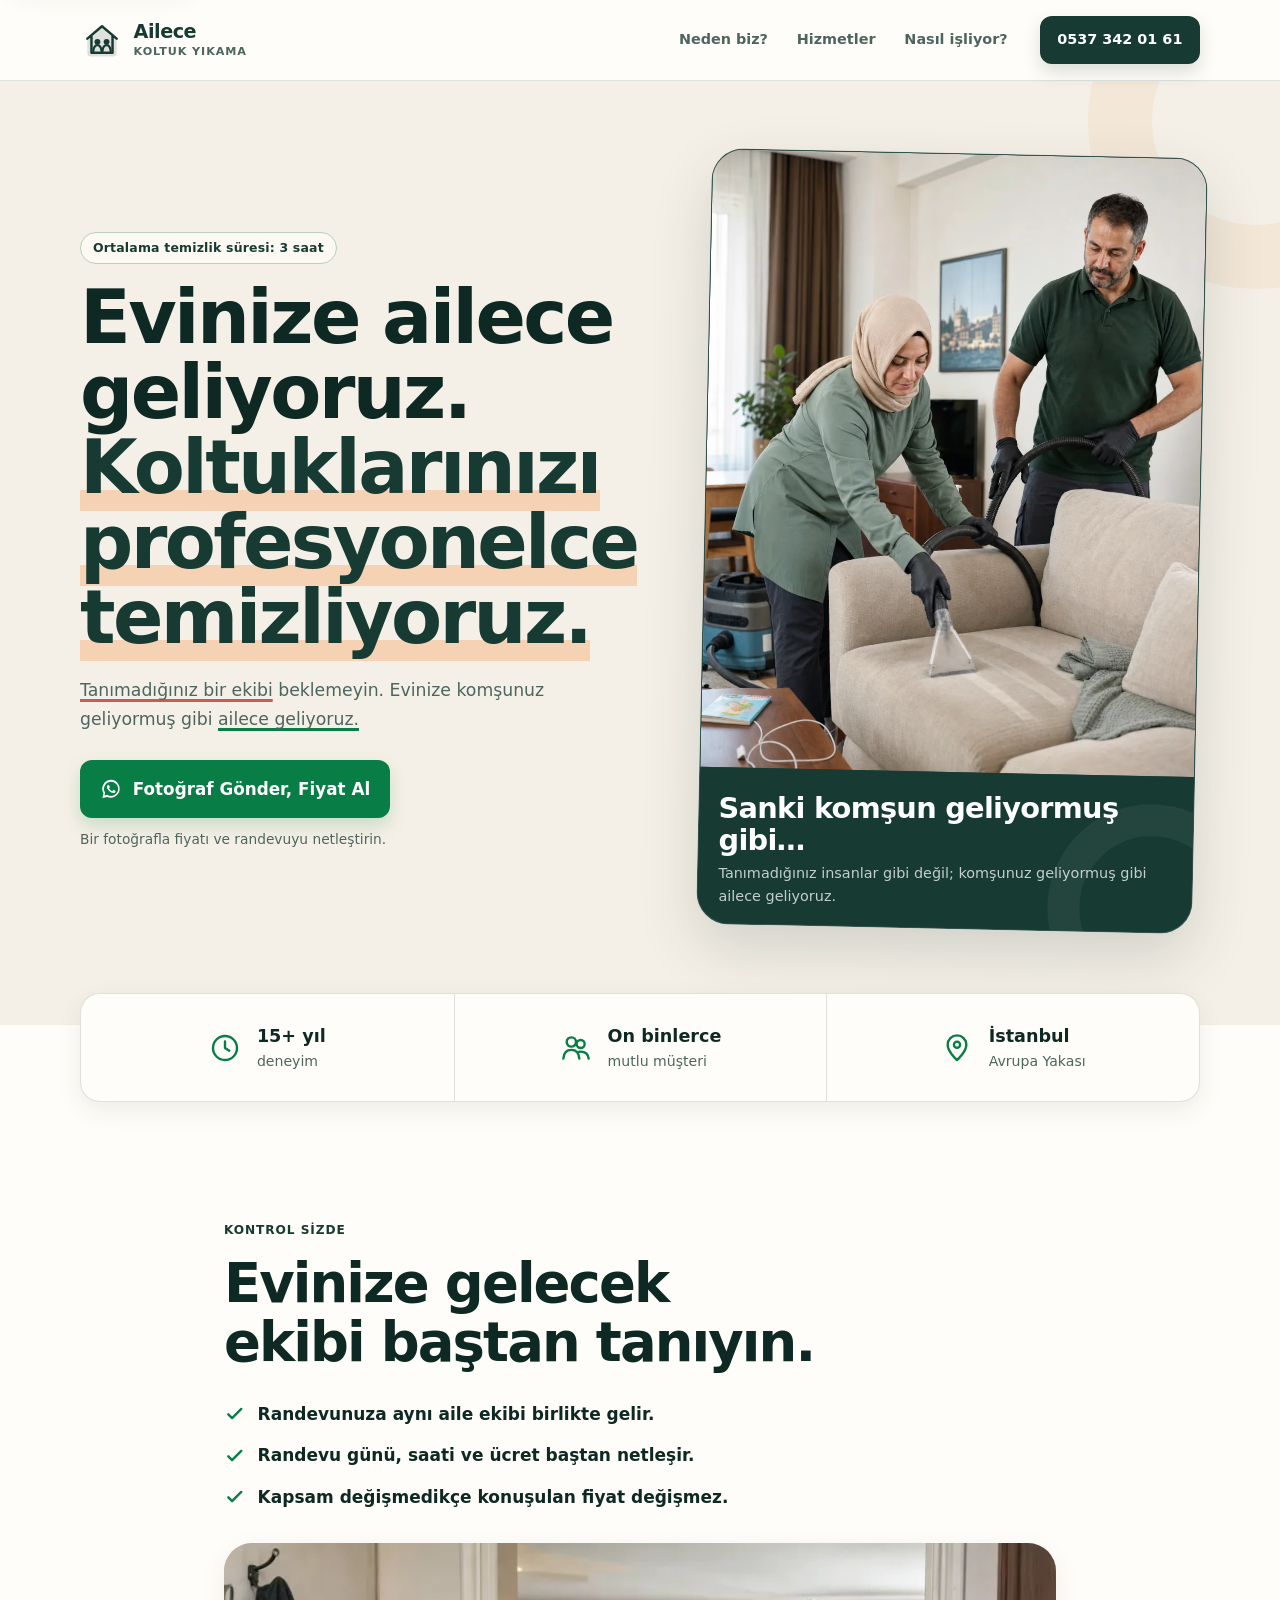
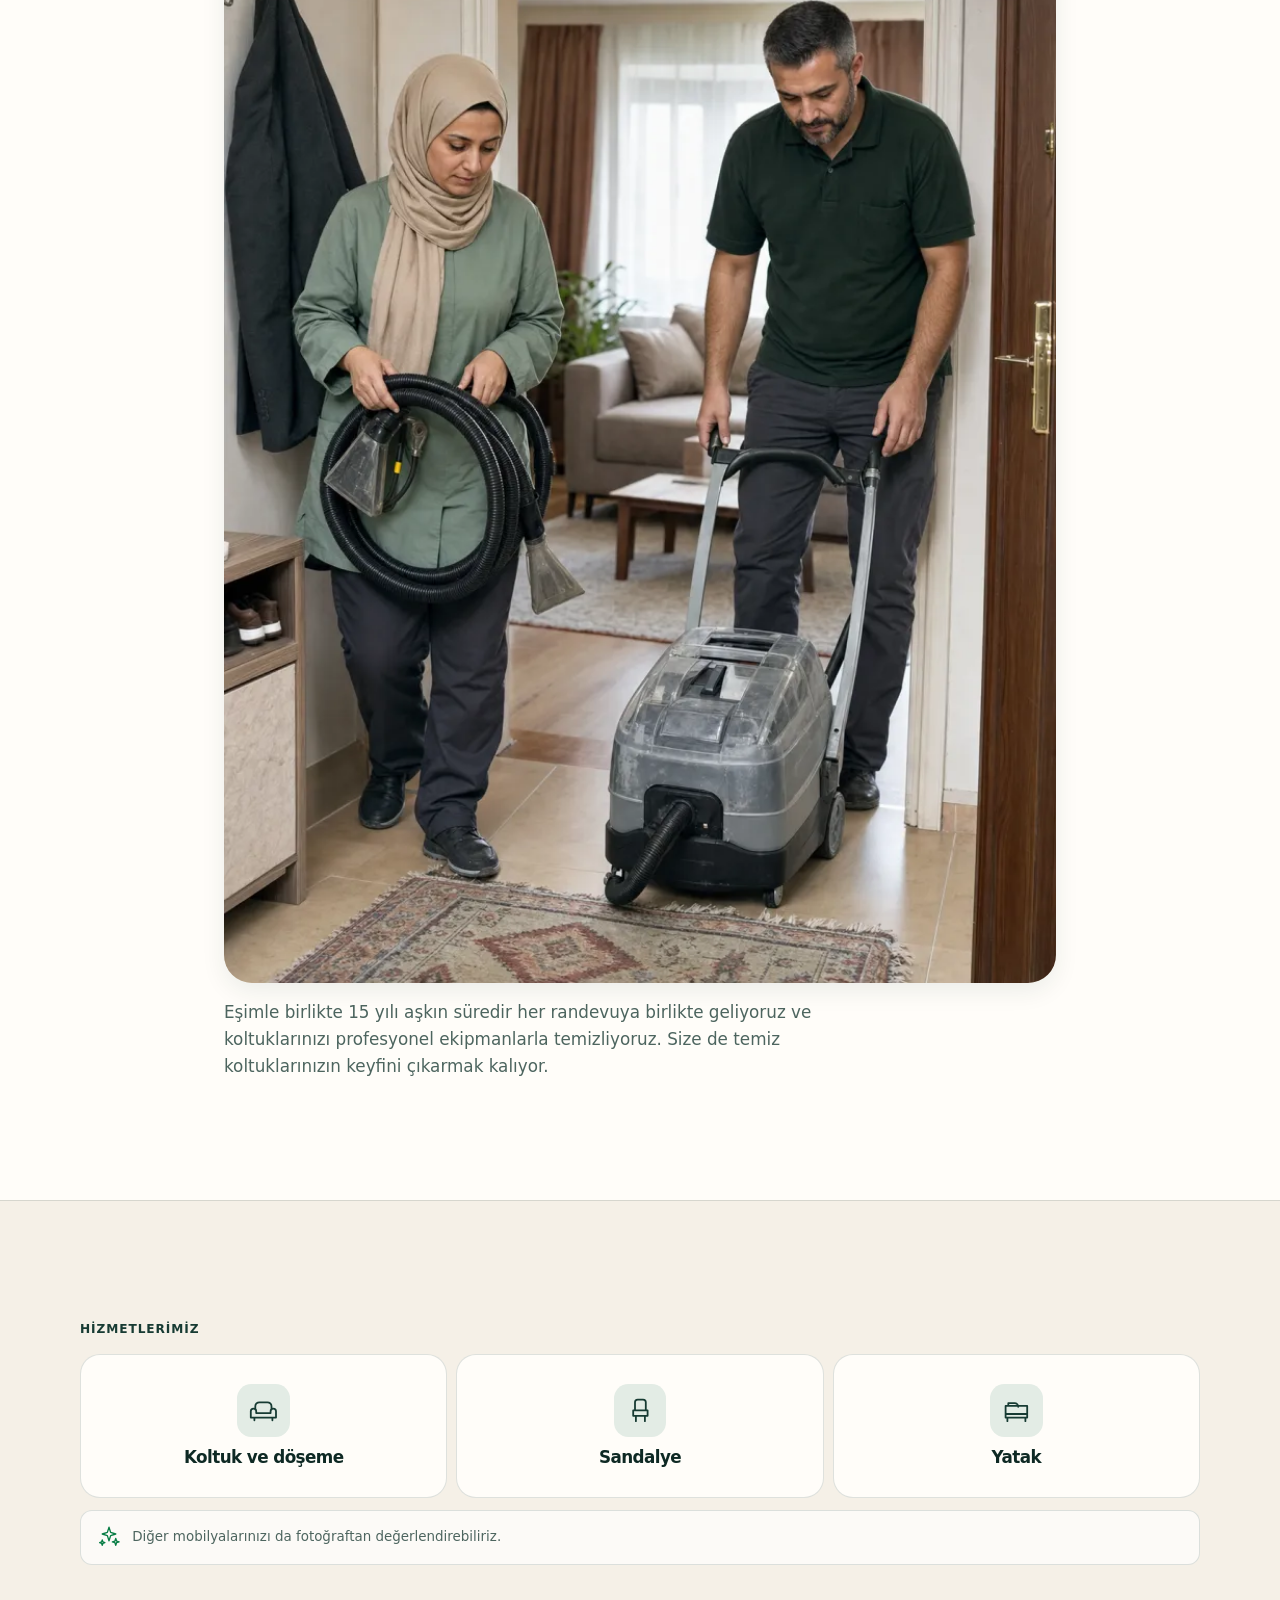
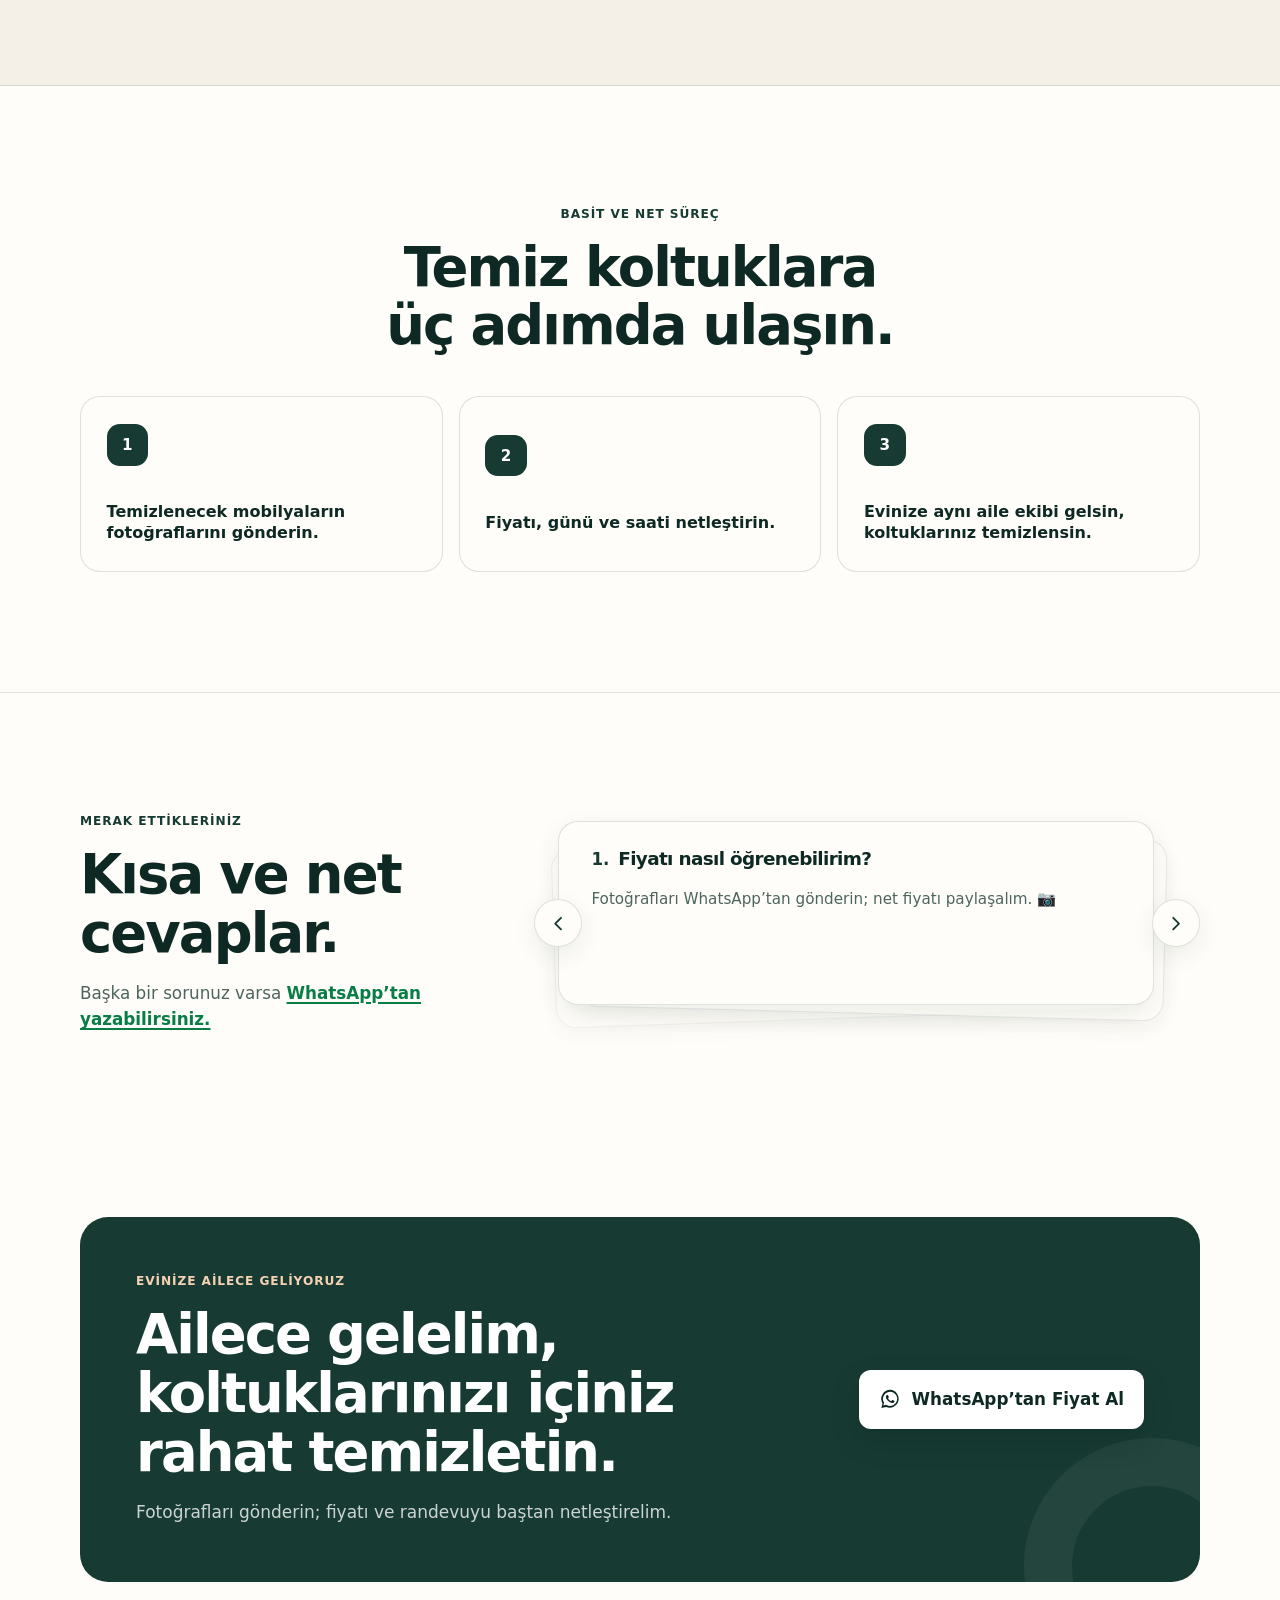
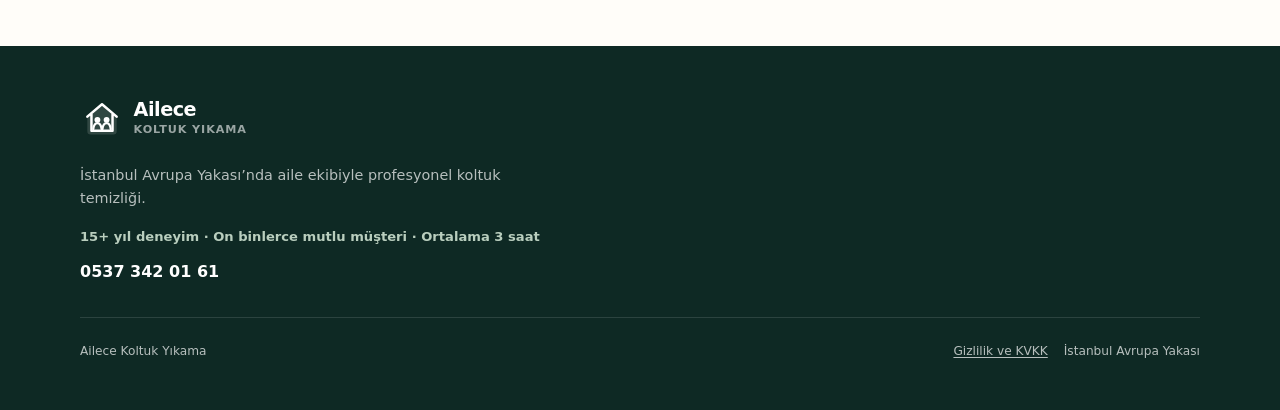
==== index.html @ ed270a8f "Build production landing page" ====
<!doctype html>
<html lang="tr">
  <head>
    <meta charset="utf-8">
    <meta name="viewport" content="width=device-width, initial-scale=1, viewport-fit=cover">

    <title>İstanbul Avrupa Yakası Koltuk Yıkama | Ailece</title>
    <meta
      name="description"
      content="İstanbul Avrupa Yakası’nda 15 yılı aşkın deneyime sahip aile ekibiyle profesyonel koltuk yıkama. Fotoğraf gönderin, WhatsApp’tan fiyat alın."
    >
    <meta name="robots" content="index, follow, max-image-preview:large">
    <meta name="theme-color" content="#173b33">
    <link rel="canonical" href="https://ailecekoltuktemizleme.com/">
    <link rel="icon" href="favicon.svg" type="image/svg+xml">
    <link rel="preload" href="assets/images/ailece-koltuk-yikama-hero.webp" as="image" type="image/webp">

    <meta property="og:locale" content="tr_TR">
    <meta property="og:type" content="website">
    <meta property="og:site_name" content="Ailece Koltuk Yıkama">
    <meta property="og:title" content="Evinize Ailece Geliyoruz | Ailece Koltuk Yıkama">
    <meta
      property="og:description"
      content="İstanbul Avrupa Yakası’nda aynı aile ekibiyle profesyonel koltuk temizliği. Fotoğrafları WhatsApp’tan gönderin, fiyatınızı öğrenin."
    >
    <meta property="og:url" content="https://ailecekoltuktemizleme.com/">
    <meta property="og:image" content="https://ailecekoltuktemizleme.com/assets/images/ailece-koltuk-yikama-hero.webp">
    <meta property="og:image:width" content="960">
    <meta property="og:image:height" content="1200">
    <meta property="og:image:alt" content="Bir evde koltuğu birlikte temizleyen aile ekibi">
    <meta name="twitter:card" content="summary_large_image">
    <meta name="twitter:title" content="Evinize Ailece Geliyoruz | Ailece Koltuk Yıkama">
    <meta
      name="twitter:description"
      content="Koltuklarınızı profesyonelce temizliyor, her randevuya aynı aile ekibiyle geliyoruz."
    >

    <link rel="stylesheet" href="styles.css">
    <script src="analytics-config.js"></script>
    <script>
      window.dataLayer = window.dataLayer || [];
      window.gtag = window.gtag || function () { window.dataLayer.push(arguments); };
      window.gtag("consent", "default", {
        ad_storage: "denied",
        ad_user_data: "denied",
        ad_personalization: "denied",
        analytics_storage: "denied",
        wait_for_update: 500
      });
    </script>
    <script src="script.js" defer></script>

    <!-- TODO: Add the verified Google Tag Manager or GA4 ID in analytics-config.js. -->
    <!-- TODO: Add the Google Search Console verification record after the property is created. -->
    <script type="application/ld+json">
      {
        "@context": "https://schema.org",
        "@type": "LocalBusiness",
        "name": "Ailece Koltuk Yıkama",
        "url": "https://ailecekoltuktemizleme.com/",
        "telephone": "+905373420161",
        "description": "İstanbul Avrupa Yakası'nda aile ekibiyle profesyonel koltuk ve döşeme temizliği hizmeti.",
        "areaServed": [
          {
            "@type": "AdministrativeArea",
            "name": "İstanbul Avrupa Yakası"
          },
          {
            "@type": "AdministrativeArea",
            "name": "Bahçelievler"
          },
          {
            "@type": "AdministrativeArea",
            "name": "Fatih"
          }
        ],
        "serviceType": [
          "Koltuk ve döşeme temizliği",
          "Sandalye temizliği",
          "Yatak temizliği"
        ]
      }
    </script>
  </head>
  <body>
    <a class="skip-link" href="#ana-icerik">Ana içeriğe geç</a>

    <header class="site-header">
      <div class="container header-inner">
        <a class="brand" href="#ana-icerik" aria-label="Ailece Koltuk Yıkama ana sayfa">
          <svg class="brand-mark" viewBox="0 0 48 48" aria-hidden="true">
            <path d="M8 22.5 24 9l16 13.5v16A3.5 3.5 0 0 1 36.5 42h-25A3.5 3.5 0 0 1 8 38.5v-16Z" fill="currentColor" opacity=".14"/>
            <path d="m8 22.5 16-13.5 16 13.5M12.5 20v18h23V20" fill="none" stroke="currentColor" stroke-width="2.7" stroke-linecap="round" stroke-linejoin="round"/>
            <circle cx="19" cy="26" r="3.2" fill="currentColor"/>
            <circle cx="29" cy="26" r="3.2" fill="currentColor"/>
            <path d="M14.5 36c.5-4.3 2-6.4 4.5-6.4s4 2.1 4.5 6.4m1 0c.5-4.3 2-6.4 4.5-6.4s4 2.1 4.5 6.4" fill="none" stroke="currentColor" stroke-width="2.4" stroke-linecap="round"/>
          </svg>
          <span class="brand-copy">
            <strong>Ailece</strong>
            <span>Koltuk Yıkama</span>
          </span>
        </a>

        <nav class="desktop-nav" aria-label="Ana menü">
          <a href="#neden-biz">Neden biz?</a>
          <a href="#hizmetler">Hizmetler</a>
          <a href="#nasil-isliyor">Nasıl işliyor?</a>
        </nav>

        <a
          class="button button--compact button--phone"
          href="tel:+905373420161"
          aria-label="0537 342 01 61 numarasını ara"
          data-phone-cta
          data-cta-placement="header"
        >
          <span>0537 342 01 61</span>
        </a>
      </div>
    </header>

    <main id="ana-icerik">
      <section class="hero" aria-labelledby="hero-title">
        <div class="container hero-grid">
          <div class="hero-copy">
            <p class="hero-eyebrow">Ortalama temizlik süresi: 3 saat</p>
            <h1 id="hero-title">
              Evinize ailece geliyoruz. <span>Koltuklarınızı profesyonelce temizliyoruz.</span>
            </h1>

            <p class="hero-lede">
              <span class="message-underline message-underline--problem">Tanımadığınız bir ekibi</span> beklemeyin. Evinize komşunuz geliyormuş gibi <span class="message-underline message-underline--solution">ailece geliyoruz.</span>
            </p>

            <div class="hero-action">
              <a
                class="button button--primary button--large"
                href="https://wa.me/905373420161?text=Merhaba%2C%20koltuklar%C4%B1m%C4%B1%20y%C4%B1katmak%20istiyorum.%20Foto%C4%9Fraflar%C4%B1%20g%C3%B6nderip%20fiyat%20alabilir%20miyim%3F"
                target="_blank"
                rel="noopener noreferrer"
                data-whatsapp-cta
                data-cta-placement="hero"
              >
                <svg viewBox="0 0 24 24" aria-hidden="true">
                  <path d="M12 2a9.6 9.6 0 0 0-8.25 14.5L2.5 21.5l5.12-1.2A9.57 9.57 0 1 0 12 2Zm0 17.25a7.6 7.6 0 0 1-3.88-1.06l-.37-.22-3.02.71.75-2.94-.24-.38A7.6 7.6 0 1 1 12 19.25Zm4.18-5.68c-.23-.11-1.36-.67-1.57-.75-.21-.07-.36-.11-.52.12-.15.22-.59.74-.73.89-.13.15-.27.17-.5.06-.22-.12-.95-.35-1.81-1.12a6.77 6.77 0 0 1-1.25-1.55c-.13-.23-.01-.35.1-.46.1-.1.23-.27.34-.4.11-.13.15-.23.23-.38.07-.15.03-.28-.02-.4-.06-.11-.52-1.24-.71-1.7-.18-.45-.38-.39-.52-.4h-.44c-.15 0-.4.06-.61.29-.21.22-.8.78-.8 1.9s.82 2.21.93 2.36c.11.15 1.6 2.44 3.87 3.42.54.23.96.37 1.29.48.54.17 1.03.15 1.42.09.43-.07 1.36-.56 1.55-1.09.19-.54.19-1 .13-1.09-.05-.1-.2-.15-.43-.26Z" fill="currentColor"/>
                </svg>
                Fotoğraf Gönder, Fiyat Al
              </a>
              <p>Bir fotoğrafla fiyatı ve randevuyu netleştirin.</p>
            </div>
          </div>

          <div class="hero-card">
            <div class="photo-wrap hero-photo">
              <img
                src="assets/images/ailece-koltuk-yikama-hero.webp"
                width="960"
                height="1200"
                alt="Bir evde koltuğu birlikte temizleyen aile ekibi"
                fetchpriority="high"
                decoding="async"
              >
            </div>

            <div class="hero-card__copy">
              <strong>Sanki komşun geliyormuş gibi…</strong>
              <span>Tanımadığınız insanlar gibi değil; komşunuz geliyormuş gibi ailece geliyoruz.</span>
            </div>
          </div>
        </div>
      </section>

      <section class="trust-strip" aria-labelledby="guven-basligi">
        <div class="container">
          <h2 class="sr-only" id="guven-basligi">Bize neden güvenebilirsiniz?</h2>
          <div class="trust-grid">
            <div class="trust-item">
              <svg viewBox="0 0 24 24" aria-hidden="true">
                <path d="M12 21a9 9 0 1 0 0-18 9 9 0 0 0 0 18Z" fill="none" stroke="currentColor" stroke-width="1.8"/>
                <path d="M12 7v5l3.2 2" fill="none" stroke="currentColor" stroke-width="1.8" stroke-linecap="round" stroke-linejoin="round"/>
              </svg>
              <p><strong>15+ yıl</strong><span>deneyim</span></p>
            </div>
            <div class="trust-item">
              <svg viewBox="0 0 24 24" aria-hidden="true">
                <path d="M8.5 11a3.5 3.5 0 1 0 0-7 3.5 3.5 0 0 0 0 7Zm7 1a3 3 0 1 0 0-6 3 3 0 0 0 0 6ZM2.5 20c.3-4.4 2.3-6.6 6-6.6s5.7 2.2 6 6.6m0-5.2c.4-.1.7-.1 1.1-.1 3.5 0 5.5 1.8 5.9 5.3" fill="none" stroke="currentColor" stroke-width="1.8" stroke-linecap="round"/>
              </svg>
              <p><strong>On binlerce</strong><span>mutlu müşteri</span></p>
            </div>
            <div class="trust-item">
              <svg viewBox="0 0 24 24" aria-hidden="true">
                <path d="M12 21s7-6.2 7-11.5a7 7 0 1 0-14 0C5 14.8 12 21 12 21Z" fill="none" stroke="currentColor" stroke-width="1.8" stroke-linecap="round" stroke-linejoin="round"/>
                <circle cx="12" cy="9.5" r="2.3" fill="none" stroke="currentColor" stroke-width="1.8"/>
              </svg>
              <p><strong>İstanbul</strong><span>Avrupa Yakası</span></p>
            </div>
          </div>
        </div>
      </section>

      <section class="family-section section" id="neden-biz" aria-labelledby="aile-basligi">
        <div class="container family-grid">
          <div class="family-copy">
            <p class="section-kicker">Kontrol sizde</p>
            <h2 id="aile-basligi">Evinize gelecek ekibi baştan tanıyın.</h2>

            <ul class="check-list" role="list">
              <li>
                <svg viewBox="0 0 20 20" aria-hidden="true"><path d="m4 10.5 3.5 3.5L16 5.5" fill="none" stroke="currentColor" stroke-width="2.2" stroke-linecap="round" stroke-linejoin="round"/></svg>
                Randevunuza aynı aile ekibi birlikte gelir.
              </li>
              <li>
                <svg viewBox="0 0 20 20" aria-hidden="true"><path d="m4 10.5 3.5 3.5L16 5.5" fill="none" stroke="currentColor" stroke-width="2.2" stroke-linecap="round" stroke-linejoin="round"/></svg>
                Randevu günü, saati ve ücret baştan netleşir.
              </li>
              <li>
                <svg viewBox="0 0 20 20" aria-hidden="true"><path d="m4 10.5 3.5 3.5L16 5.5" fill="none" stroke="currentColor" stroke-width="2.2" stroke-linecap="round" stroke-linejoin="round"/></svg>
                Kapsam değişmedikçe konuşulan fiyat değişmez.
              </li>
            </ul>

            <div class="photo-wrap family-photo">
              <img
                src="assets/images/ayni-aile-ekibi.webp"
                width="800"
                height="1000"
                alt="Temizlik ekipmanıyla eve birlikte gelen aile ekibi"
                loading="lazy"
                decoding="async"
              >
            </div>

            <p class="section-lede family-summary">
              Eşimle birlikte 15 yılı aşkın süredir her randevuya birlikte geliyoruz ve koltuklarınızı profesyonel ekipmanlarla temizliyoruz. Size de temiz koltuklarınızın keyfini çıkarmak kalıyor.
            </p>
          </div>
        </div>
      </section>

      <section class="services section" id="hizmetler" aria-labelledby="hizmetler-basligi">
        <div class="container">
          <h2 class="section-kicker services-title" id="hizmetler-basligi">Hizmetlerimiz</h2>

          <div class="service-grid">
            <article class="service-card">
              <div class="service-icon">
                <svg viewBox="0 0 32 32" aria-hidden="true">
                  <path d="M7 15v-3.5A4.5 4.5 0 0 1 11.5 7h9a4.5 4.5 0 0 1 4.5 4.5V15M5 14a3 3 0 0 0-3 3v7h28v-7a3 3 0 0 0-6 0v2H8v-2a3 3 0 0 0-3-3Zm1 10v3m20-3v3" fill="none" stroke="currentColor" stroke-width="2" stroke-linecap="round" stroke-linejoin="round"/>
                </svg>
              </div>
              <h3>Koltuk ve döşeme</h3>
            </article>

            <article class="service-card">
              <div class="service-icon">
                <svg viewBox="0 0 32 32" aria-hidden="true">
                  <path d="M10 16V7a3 3 0 0 1 3-3h6a3 3 0 0 1 3 3v9M8 16h16v6H8v-6Zm3 6v6m10-6v6" fill="none" stroke="currentColor" stroke-width="2" stroke-linecap="round" stroke-linejoin="round"/>
                </svg>
              </div>
              <h3>Sandalye</h3>
            </article>

            <article class="service-card">
              <div class="service-icon">
                <svg viewBox="0 0 32 32" aria-hidden="true">
                  <path d="M4 11h24v13H4V11Zm3 0V8h7a4 4 0 0 1 4 4m10 8H4m2 4v4m20-4v4" fill="none" stroke="currentColor" stroke-width="2" stroke-linecap="round" stroke-linejoin="round"/>
                </svg>
              </div>
              <h3>Yatak</h3>
            </article>
          </div>

          <p class="service-note">
            <svg viewBox="0 0 32 32" aria-hidden="true">
              <path d="m16 3 2.2 6.8L25 12l-6.8 2.2L16 21l-2.2-6.8L7 12l6.8-2.2L16 3Zm9 15 1.1 3.4 3.4 1.1-3.4 1.1L25 27l-1.1-3.4-3.4-1.1 3.4-1.1L25 18ZM7 20l.9 2.6 2.6.9-2.6.9L7 27l-.9-2.6-2.6-.9 2.6-.9L7 20Z" fill="none" stroke="currentColor" stroke-width="1.8" stroke-linejoin="round"/>
            </svg>
            <span>Diğer mobilyalarınızı da fotoğraftan değerlendirebiliriz.</span>
          </p>
        </div>
      </section>

      <section class="process section" id="nasil-isliyor" aria-labelledby="surec-basligi">
        <div class="container">
          <div class="section-heading section-heading--center">
            <p class="section-kicker">Basit ve net süreç</p>
            <h2 id="surec-basligi">Temiz koltuklara üç adımda ulaşın.</h2>
          </div>

          <ol class="process-list">
            <li>
              <span class="step-number">1</span>
              <p>Temizlenecek mobilyaların fotoğraflarını gönderin.</p>
            </li>
            <li>
              <span class="step-number">2</span>
              <p>Fiyatı, günü ve saati netleştirin.</p>
            </li>
            <li>
              <span class="step-number">3</span>
              <p>Evinize aynı aile ekibi gelsin, koltuklarınız temizlensin.</p>
            </li>
          </ol>
        </div>
      </section>

      <section class="faq section" aria-labelledby="sss-basligi">
        <div class="container faq-shell">
          <div class="faq-intro">
            <p class="section-kicker">Merak ettikleriniz</p>
            <h2 id="sss-basligi">Kısa ve net cevaplar.</h2>
            <p>
              Başka bir sorunuz varsa
              <a
                class="inline-whatsapp-link"
                href="https://wa.me/905373420161?text=Merhaba%2C%20koltuklar%C4%B1m%C4%B1%20y%C4%B1katmak%20istiyorum.%20Foto%C4%9Fraflar%C4%B1%20g%C3%B6nderip%20fiyat%20alabilir%20miyim%3F"
                target="_blank"
                rel="noopener noreferrer"
                data-whatsapp-cta
                data-cta-placement="faq_intro"
              >WhatsApp’tan yazabilirsiniz.</a>
            </p>
          </div>

          <div class="faq-carousel" data-faq-carousel>
            <div class="faq-stage" data-faq-stage>
              <article class="faq-card">
                <div class="faq-card__heading"><span>1.</span><h3>Fiyatı nasıl öğrenebilirim?</h3></div>
                <p>Fotoğrafları WhatsApp’tan gönderin; net fiyatı paylaşalım. 📷</p>
              </article>
              <article class="faq-card">
                <div class="faq-card__heading"><span>2.</span><h3>Koltuklarımı temizlemeye kim gelecek?</h3></div>
                <p>Her randevuya eşimle birlikte, aynı aile ekibi olarak geliyoruz.</p>
              </article>
              <article class="faq-card">
                <div class="faq-card__heading"><span>3.</span><h3>Neleri temizliyorsunuz?</h3></div>
                <p>Koltuk, kumaş sandalye, yatak ve uygun kumaş yüzeyleri.</p>
              </article>
              <article class="faq-card">
                <div class="faq-card__heading"><span>4.</span><h3>Fiyat sonradan değişir mi?</h3></div>
                <p>Kapsam değişmedikçe konuştuğumuz fiyat değişmez.</p>
              </article>
              <article class="faq-card">
                <div class="faq-card__heading"><span>5.</span><h3>Koltuklar ne zaman kurur?</h3></div>
                <p>Kumaşa, mevsime ve havalandırmaya göre değişir; işlem sırasında bilgi veririz.</p>
              </article>
              <article class="faq-card">
                <div class="faq-card__heading"><span>6.</span><h3>Temizlik öncesi ne yapmalıyım?</h3></div>
                <p>Koltukların üzerindeki küçük eşyaları kaldırmanız yeterli. 👍</p>
              </article>
              <article class="faq-card">
                <div class="faq-card__heading"><span>7.</span><h3>Her leke çıkar mı?</h3></div>
                <p>Sonuç lekenin türüne ve ne kadar beklediğine bağlıdır; önce fotoğraftan bakalım.</p>
              </article>
              <article class="faq-card">
                <div class="faq-card__heading"><span>8.</span><h3>Nerelere hizmet veriyorsunuz?</h3></div>
                <p>İstanbul Avrupa Yakası’nda hizmet veriyoruz.</p>
              </article>
            </div>

            <div class="faq-controls" aria-label="Sık sorulan sorular arasında gezinme">
              <button type="button" data-faq-prev aria-label="Önceki soru">
                <svg viewBox="0 0 20 20" aria-hidden="true"><path d="m12.5 4-6 6 6 6" fill="none" stroke="currentColor" stroke-width="2" stroke-linecap="round" stroke-linejoin="round"/></svg>
              </button>
              <span class="sr-only" aria-live="polite" data-faq-live></span>
              <button type="button" data-faq-next aria-label="Sonraki soru">
                <svg viewBox="0 0 20 20" aria-hidden="true"><path d="m7.5 4 6 6-6 6" fill="none" stroke="currentColor" stroke-width="2" stroke-linecap="round" stroke-linejoin="round"/></svg>
              </button>
            </div>
          </div>
        </div>
      </section>

      <section class="final-cta section" aria-labelledby="son-cta-basligi">
        <div class="container final-cta__inner">
          <div>
            <p class="section-kicker">Evinize ailece geliyoruz</p>
            <h2 id="son-cta-basligi">Ailece gelelim, koltuklarınızı içiniz rahat temizletin.</h2>
            <p>Fotoğrafları gönderin; fiyatı ve randevuyu baştan netleştirelim.</p>
          </div>
          <a
            class="button button--light button--large"
            href="https://wa.me/905373420161?text=Merhaba%2C%20koltuklar%C4%B1m%C4%B1%20y%C4%B1katmak%20istiyorum.%20Foto%C4%9Fraflar%C4%B1%20g%C3%B6nderip%20fiyat%20alabilir%20miyim%3F"
            target="_blank"
            rel="noopener noreferrer"
            data-whatsapp-cta
            data-cta-placement="final_cta"
          >
            <svg viewBox="0 0 24 24" aria-hidden="true">
              <path d="M12 2a9.6 9.6 0 0 0-8.25 14.5L2.5 21.5l5.12-1.2A9.57 9.57 0 1 0 12 2Zm0 17.25a7.6 7.6 0 0 1-3.88-1.06l-.37-.22-3.02.71.75-2.94-.24-.38A7.6 7.6 0 1 1 12 19.25Zm4.18-5.68c-.23-.11-1.36-.67-1.57-.75-.21-.07-.36-.11-.52.12-.15.22-.59.74-.73.89-.13.15-.27.17-.5.06-.22-.12-.95-.35-1.81-1.12a6.77 6.77 0 0 1-1.25-1.55c-.13-.23-.01-.35.1-.46.1-.1.23-.27.34-.4.11-.13.15-.23.23-.38.07-.15.03-.28-.02-.4-.06-.11-.52-1.24-.71-1.7-.18-.45-.38-.39-.52-.4h-.44c-.15 0-.4.06-.61.29-.21.22-.8.78-.8 1.9s.82 2.21.93 2.36c.11.15 1.6 2.44 3.87 3.42.54.23.96.37 1.29.48.54.17 1.03.15 1.42.09.43-.07 1.36-.56 1.55-1.09.19-.54.19-1 .13-1.09-.05-.1-.2-.15-.43-.26Z" fill="currentColor"/>
            </svg>
            WhatsApp’tan Fiyat Al
          </a>
        </div>
      </section>
    </main>

    <footer class="site-footer">
      <div class="container footer-inner">
        <div>
          <a class="brand brand--footer" href="#ana-icerik" aria-label="Ailece Koltuk Yıkama ana sayfa">
            <svg class="brand-mark" viewBox="0 0 48 48" aria-hidden="true">
              <path d="M8 22.5 24 9l16 13.5v16A3.5 3.5 0 0 1 36.5 42h-25A3.5 3.5 0 0 1 8 38.5v-16Z" fill="currentColor" opacity=".14"/>
              <path d="m8 22.5 16-13.5 16 13.5M12.5 20v18h23V20" fill="none" stroke="currentColor" stroke-width="2.7" stroke-linecap="round" stroke-linejoin="round"/>
              <circle cx="19" cy="26" r="3.2" fill="currentColor"/>
              <circle cx="29" cy="26" r="3.2" fill="currentColor"/>
              <path d="M14.5 36c.5-4.3 2-6.4 4.5-6.4s4 2.1 4.5 6.4m1 0c.5-4.3 2-6.4 4.5-6.4s4 2.1 4.5 6.4" fill="none" stroke="currentColor" stroke-width="2.4" stroke-linecap="round"/>
            </svg>
            <span class="brand-copy">
              <strong>Ailece</strong>
              <span>Koltuk Yıkama</span>
            </span>
          </a>
          <p>İstanbul Avrupa Yakası’nda aile ekibiyle profesyonel koltuk temizliği.</p>
          <p class="footer-facts">15+ yıl deneyim · On binlerce mutlu müşteri · Ortalama 3 saat</p>
          <a class="footer-phone" href="tel:+905373420161" data-phone-cta data-cta-placement="footer">0537 342 01 61</a>
        </div>
      </div>
      <div class="container footer-bottom">
        <span>Ailece Koltuk Yıkama</span>
        <nav class="footer-links" aria-label="Yasal bağlantılar">
          <a href="gizlilik.html">Gizlilik ve KVKK</a>
          <button type="button" data-cookie-settings hidden>Çerez tercihleri</button>
          <span>İstanbul Avrupa Yakası</span>
        </nav>
      </div>
    </footer>

    <div class="mobile-cta is-hidden" aria-hidden="true" inert>
      <a
        aria-label="WhatsApp’tan fotoğraf gönderip fiyat al"
        href="https://wa.me/905373420161?text=Merhaba%2C%20koltuklar%C4%B1m%C4%B1%20y%C4%B1katmak%20istiyorum.%20Foto%C4%9Fraflar%C4%B1%20g%C3%B6nderip%20fiyat%20alabilir%20miyim%3F"
        target="_blank"
        rel="noopener noreferrer"
        data-whatsapp-cta
        data-cta-placement="sticky_mobile"
      >
        <svg viewBox="0 0 24 24" aria-hidden="true">
          <path d="M12 2a9.6 9.6 0 0 0-8.25 14.5L2.5 21.5l5.12-1.2A9.57 9.57 0 1 0 12 2Zm0 17.25a7.6 7.6 0 0 1-3.88-1.06l-.37-.22-3.02.71.75-2.94-.24-.38A7.6 7.6 0 1 1 12 19.25Zm4.18-5.68c-.23-.11-1.36-.67-1.57-.75-.21-.07-.36-.11-.52.12-.15.22-.59.74-.73.89-.13.15-.27.17-.5.06-.22-.12-.95-.35-1.81-1.12a6.77 6.77 0 0 1-1.25-1.55c-.13-.23-.01-.35.1-.46.1-.1.23-.27.34-.4.11-.13.15-.23.23-.38.07-.15.03-.28-.02-.4-.06-.11-.52-1.24-.71-1.7-.18-.45-.38-.39-.52-.4h-.44c-.15 0-.4.06-.61.29-.21.22-.8.78-.8 1.9s.82 2.21.93 2.36c.11.15 1.6 2.44 3.87 3.42.54.23.96.37 1.29.48.54.17 1.03.15 1.42.09.43-.07 1.36-.56 1.55-1.09.19-.54.19-1 .13-1.09-.05-.1-.2-.15-.43-.26Z" fill="currentColor"/>
        </svg>
      </a>
    </div>

    <section class="consent-banner" data-consent-banner aria-label="Çerez tercihleri" hidden>
      <div>
        <strong>Gizlilik tercihiniz</strong>
        <p>Analitik çerezler siteyi nasıl kullandığınızı anlamamıza yardımcı olur. İzin vermeseniz de site normal şekilde çalışır.</p>
      </div>
      <div class="consent-actions">
        <button class="button consent-button consent-button--secondary" type="button" data-consent-reject>Sadece gerekli</button>
        <button class="button consent-button" type="button" data-consent-accept>İzin ver</button>
      </div>
    </section>
  </body>
</html>
---- styles.css ----
:root {
  --ink: #173b33;
  --ink-deep: #0e2924;
  --ink-muted: #4d655f;
  --paper: #fffdf9;
  --cream: #f5f0e7;
  --cream-deep: #ebe2d3;
  --sage: #e3ece5;
  --sage-strong: #b9cebe;
  --warm: #e7a56f;
  --warm-light: #f5d2b3;
  --whatsapp: #087d45;
  --whatsapp-hover: #06683a;
  --white: #ffffff;
  --line: rgba(23, 59, 51, 0.14);
  --shadow-sm: 0 8px 24px rgba(18, 48, 41, 0.08);
  --shadow-lg: 0 24px 60px rgba(18, 48, 41, 0.16);
  --radius-sm: 12px;
  --radius-md: 20px;
  --radius-lg: 28px;
  --container: 70rem;
}

*,
*::before,
*::after {
  box-sizing: border-box;
}

html {
  scroll-behavior: smooth;
}

body {
  margin: 0;
  overflow-x: hidden;
  background: var(--paper);
  color: var(--ink-deep);
  font-family: ui-sans-serif, system-ui, -apple-system, BlinkMacSystemFont, "Segoe UI", sans-serif;
  font-size: 1.0625rem;
  line-height: 1.6;
  text-rendering: optimizeLegibility;
  -webkit-font-smoothing: antialiased;
}

body,
button,
a,
summary {
  -webkit-tap-highlight-color: transparent;
}

img,
svg {
  display: block;
  max-width: 100%;
}

a {
  color: inherit;
}

p,
h1,
h2,
h3 {
  margin-top: 0;
}

p:last-child {
  margin-bottom: 0;
}

h1,
h2,
h3 {
  color: var(--ink-deep);
  font-weight: 760;
  line-height: 1.08;
  letter-spacing: -0.035em;
  text-wrap: balance;
}

h2 {
  margin-bottom: 1rem;
  font-size: clamp(2rem, 8vw, 3.4rem);
}

h3 {
  margin-bottom: 0.55rem;
  font-size: 1.25rem;
}

::selection {
  background: var(--warm-light);
  color: var(--ink-deep);
}

:focus-visible {
  outline: 3px solid var(--warm);
  outline-offset: 4px;
}

.container {
  width: min(calc(100% - 2rem), var(--container));
  margin-inline: auto;
}

.section {
  padding-block: clamp(4.5rem, 12vw, 7.5rem);
}

.sr-only {
  position: absolute;
  width: 1px;
  height: 1px;
  padding: 0;
  margin: -1px;
  overflow: hidden;
  clip: rect(0, 0, 0, 0);
  white-space: nowrap;
  border: 0;
}

.skip-link {
  position: fixed;
  z-index: 1000;
  top: 0.75rem;
  left: 0.75rem;
  padding: 0.75rem 1rem;
  transform: translateY(-150%);
  border-radius: 0.5rem;
  background: var(--white);
  color: var(--ink-deep);
  font-weight: 700;
  box-shadow: var(--shadow-sm);
}

.skip-link:focus {
  transform: translateY(0);
}

.site-header {
  position: relative;
  z-index: 20;
  border-bottom: 1px solid var(--line);
  background: rgba(255, 253, 249, 0.96);
}

.header-inner {
  display: flex;
  min-height: 4.5rem;
  align-items: center;
  justify-content: space-between;
  gap: 1rem;
}

.brand {
  display: inline-flex;
  min-height: 3rem;
  min-width: 0;
  align-items: center;
  gap: 0.6rem;
  color: var(--ink);
  text-decoration: none;
}

.brand-mark {
  width: 2.5rem;
  min-width: 2.5rem;
}

.brand-copy {
  display: grid;
  line-height: 1.05;
}

.brand-copy strong {
  font-size: 1.08rem;
  letter-spacing: -0.025em;
}

.brand-copy span {
  margin-top: 0.25rem;
  color: var(--ink-muted);
  font-size: 0.7rem;
  font-weight: 700;
  letter-spacing: 0.08em;
  text-transform: uppercase;
}

.desktop-nav {
  display: none;
}

.button {
  display: inline-flex;
  min-height: 3.25rem;
  align-items: center;
  justify-content: center;
  gap: 0.65rem;
  border: 0;
  border-radius: var(--radius-sm);
  font-weight: 760;
  line-height: 1.2;
  text-align: center;
  text-decoration: none;
  transition: background-color 160ms ease, color 160ms ease, transform 160ms ease, box-shadow 160ms ease;
}

.button svg {
  width: 1.4rem;
  min-width: 1.4rem;
}

.button:active {
  transform: translateY(1px);
}

.button--compact {
  min-height: 3rem;
  padding: 0.7rem 0.9rem;
  font-size: 0.9rem;
}

.button--compact svg {
  width: 1.2rem;
  min-width: 1.2rem;
}

.button--whatsapp,
.button--primary {
  background: var(--whatsapp);
  color: var(--white);
  box-shadow: 0 8px 18px rgba(8, 125, 69, 0.18);
}

.button--phone {
  background: var(--ink);
  color: var(--white);
  box-shadow: 0 8px 18px rgba(23, 59, 51, 0.16);
}

.message-underline {
  text-decoration-line: underline;
  text-decoration-thickness: 0.16em;
  text-underline-offset: 0.16em;
  text-decoration-skip-ink: none;
}

.message-underline--problem {
  text-decoration-color: #c65d52;
}

.message-underline--solution {
  text-decoration-color: var(--whatsapp);
}

.button--large {
  width: 100%;
  min-height: 3.65rem;
  padding: 0.95rem 1.25rem;
  font-size: 1.05rem;
}

.button--light {
  background: var(--white);
  color: var(--ink-deep);
  box-shadow: 0 12px 28px rgba(3, 22, 18, 0.18);
}

.hero {
  position: relative;
  overflow: hidden;
  padding-block: 2.5rem 4.5rem;
  background: var(--cream);
}

.hero::before {
  position: absolute;
  top: -8rem;
  right: -9rem;
  width: 21rem;
  height: 21rem;
  border: 4rem solid rgba(231, 165, 111, 0.12);
  border-radius: 50%;
  content: "";
  pointer-events: none;
}

.hero-grid {
  position: relative;
  display: grid;
  gap: 2.5rem;
}

.section-kicker {
  margin-bottom: 1rem;
  color: var(--ink);
  font-size: 0.76rem;
  font-weight: 800;
  letter-spacing: 0.075em;
  line-height: 1.4;
  text-transform: uppercase;
}

.hero h1 {
  max-width: 18ch;
  margin-bottom: 1.3rem;
  font-size: clamp(2.35rem, 10vw, 4.65rem);
  line-height: 1.01;
}

.hero-eyebrow {
  display: inline-flex;
  min-height: 2rem;
  margin-bottom: 1rem;
  padding: 0.3rem 0.75rem;
  align-items: center;
  border: 1px solid var(--sage-strong);
  border-radius: 999px;
  background: rgba(255, 253, 249, 0.72);
  color: var(--ink);
  font-size: 0.78rem;
  font-weight: 800;
  letter-spacing: 0.015em;
}

.hero h1 span {
  color: var(--ink);
  background: linear-gradient(transparent 76%, var(--warm-light) 76%);
  box-decoration-break: clone;
  -webkit-box-decoration-break: clone;
  white-space: normal;
}

.hero-lede {
  max-width: 38rem;
  margin-bottom: 1.65rem;
  color: var(--ink-muted);
  font-size: 1.08rem;
  line-height: 1.65;
}

.inline-whatsapp-link {
  color: var(--whatsapp);
  font-weight: 750;
  text-decoration-line: underline;
  text-decoration-thickness: 0.1em;
  text-underline-offset: 0.16em;
}

.hero-action {
  display: grid;
  gap: 0.75rem;
}

.hero-action p {
  margin: 0;
  color: var(--ink-muted);
  font-size: 0.86rem;
  line-height: 1.45;
  text-align: center;
}

.hero-card {
  position: relative;
  overflow: hidden;
  border: 1px solid rgba(255, 255, 255, 0.14);
  border-radius: var(--radius-lg);
  background: var(--ink);
  color: var(--white);
  box-shadow: var(--shadow-lg);
}

.hero-card::after {
  position: absolute;
  right: -4rem;
  bottom: -5rem;
  width: 13rem;
  height: 13rem;
  border: 2rem solid rgba(255, 255, 255, 0.05);
  border-radius: 50%;
  content: "";
}

.hero-card__copy {
  position: relative;
  z-index: 1;
  display: grid;
  gap: 0.35rem;
  padding: 1.25rem;
}

.hero-card__copy strong {
  max-width: 20ch;
  font-size: clamp(1.35rem, 6vw, 1.8rem);
  line-height: 1.12;
  letter-spacing: -0.025em;
}

.hero-card__copy span {
  color: rgba(255, 255, 255, 0.75);
  font-size: 0.9rem;
}

.photo-wrap {
  position: relative;
  overflow: hidden;
  margin: 0;
  background: var(--cream-deep);
}

.photo-wrap img {
  width: 100%;
  height: 100%;
  object-fit: cover;
}

.hero-photo {
  aspect-ratio: 4 / 5;
}

.trust-strip {
  position: relative;
  z-index: 3;
  margin-top: -2rem;
}

.trust-grid {
  display: grid;
  grid-template-columns: repeat(3, minmax(0, 1fr));
  overflow: hidden;
  border: 1px solid var(--line);
  border-radius: var(--radius-md);
  background: var(--paper);
  box-shadow: var(--shadow-sm);
}

.trust-item {
  display: flex;
  min-width: 0;
  min-height: 5.8rem;
  flex-direction: column;
  align-items: center;
  justify-content: center;
  gap: 0.4rem;
  padding: 0.75rem 0.25rem;
  text-align: center;
}

.trust-item + .trust-item {
  border-left: 1px solid var(--line);
}

.trust-item svg {
  width: 1.45rem;
  min-width: 1.45rem;
  color: var(--whatsapp);
}

.trust-item p {
  display: grid;
  margin: 0;
  line-height: 1.3;
}

.trust-item strong {
  color: var(--ink-deep);
  font-size: 0.86rem;
}

.trust-item span {
  margin-top: 0.1rem;
  color: var(--ink-muted);
  font-size: 0.72rem;
}

.family-section {
  background: var(--paper);
}

#neden-biz,
#hizmetler,
#nasil-isliyor {
  scroll-margin-top: 5rem;
}

.family-grid {
  max-width: 52rem;
}

.family-copy > p:not(.section-kicker) {
  max-width: 39rem;
}

.section-lede,
.section-heading > p:last-child,
.faq-intro > p:last-child {
  color: var(--ink-muted);
  font-size: 1.05rem;
}

.check-list {
  display: grid;
  gap: 0.9rem;
  padding: 0;
  margin: 1.75rem 0 0;
  list-style: none;
}

.check-list li {
  display: flex;
  align-items: flex-start;
  gap: 0.75rem;
  color: var(--ink-deep);
  font-weight: 650;
}

.check-list svg {
  width: 1.35rem;
  min-width: 1.35rem;
  margin-top: 0.15rem;
  color: var(--whatsapp);
}

.family-photo {
  aspect-ratio: 4 / 5;
  margin-top: 2rem;
  border-radius: var(--radius-lg);
  box-shadow: var(--shadow-sm);
}

.family-photo img {
  object-fit: contain;
}

.family-summary {
  margin-top: 1rem;
}

.services {
  border-block: 1px solid var(--line);
  background: var(--cream);
}

.section-heading {
  max-width: 43rem;
  margin-bottom: 2.5rem;
}

.section-heading--center {
  margin-inline: auto;
  text-align: center;
}

.services-title {
  margin-bottom: 1rem;
}

.service-grid {
  display: grid;
  grid-template-columns: repeat(3, minmax(0, 1fr));
  gap: 0.55rem;
}

.service-card {
  display: grid;
  min-width: 0;
  min-height: 7.5rem;
  align-content: center;
  justify-items: center;
  padding: 0.8rem 0.35rem;
  border: 1px solid var(--line);
  border-radius: var(--radius-md);
  background: var(--paper);
  text-align: center;
}

.service-icon {
  display: grid;
  width: 2.7rem;
  height: 2.7rem;
  margin-bottom: 0.7rem;
  place-items: center;
  border-radius: 0.9rem;
  background: var(--sage);
  color: var(--ink);
}

.service-icon svg {
  width: 1.5rem;
}

.service-card h3 {
  margin: 0;
  font-size: 0.86rem;
  line-height: 1.18;
}

.service-note {
  display: flex;
  align-items: center;
  gap: 0.7rem;
  padding: 0.9rem 1rem;
  margin: 0.75rem 0 0;
  border: 1px solid var(--line);
  border-radius: var(--radius-sm);
  background: rgba(255, 255, 255, 0.68);
  color: var(--ink-muted);
  font-size: 0.84rem;
  line-height: 1.4;
}

.service-note svg {
  width: 1.5rem;
  min-width: 1.5rem;
  color: var(--whatsapp);
}

.service-note strong {
  color: var(--ink-deep);
}

.process {
  background: var(--paper);
}

.process-list {
  display: grid;
  gap: 1rem;
  max-width: 58rem;
  padding: 0;
  margin: 0 auto;
  list-style: none;
  counter-reset: process;
}

.process-list li {
  display: flex;
  align-items: center;
  gap: 1rem;
  padding: 1.35rem;
  border: 1px solid var(--line);
  border-radius: var(--radius-md);
  background: var(--paper);
}

.step-number {
  display: grid;
  width: 2.6rem;
  min-width: 2.6rem;
  height: 2.6rem;
  place-items: center;
  border-radius: 0.8rem;
  background: var(--ink);
  color: var(--white);
  font-size: 0.95rem;
  font-weight: 800;
}

.process-list p {
  margin: 0;
  color: var(--ink-deep);
  font-size: 1rem;
  font-weight: 750;
  line-height: 1.35;
}

.faq {
  border-top: 1px solid var(--line);
  background: var(--paper);
}

.faq-shell {
  display: grid;
  gap: 2rem;
}

.faq-intro {
  max-width: 32rem;
}

.faq-carousel {
  position: relative;
  min-width: 0;
  padding-inline: 1.5rem;
}

.faq-stage {
  display: grid;
  gap: 0.85rem;
  touch-action: pan-y;
}

.faq-card {
  overflow: hidden;
  min-height: 11.5rem;
  padding: 1.5rem 2rem;
  border: 1px solid var(--line);
  border-radius: var(--radius-md);
  background: var(--paper);
  box-shadow: var(--shadow-sm);
}

.faq-card__heading {
  display: flex;
  align-items: baseline;
  gap: 0.55rem;
  margin-bottom: 0.85rem;
}

.faq-card__heading > span {
  color: var(--ink);
  font-size: 1.05rem;
  font-weight: 850;
}

.faq-card h3 {
  max-width: 24ch;
  margin: 0;
  font-size: 1.15rem;
}

.faq-card p {
  margin: 0;
  color: var(--ink-muted);
  font-size: 0.95rem;
}

.faq-controls {
  display: none;
}

.faq-carousel.is-enhanced .faq-stage {
  position: relative;
  display: block;
  transition: height 180ms ease;
}

.faq-carousel.is-enhanced .faq-card {
  position: absolute;
  top: 0;
  right: 1.35rem;
  left: 0;
  opacity: 0;
  pointer-events: none;
  transform: translate(1.35rem, 1.35rem) scale(0.95);
  transform-origin: center bottom;
  transition: opacity 220ms ease, transform 260ms ease;
}

.faq-carousel.is-enhanced .faq-card[data-state="active"] {
  z-index: 4;
  opacity: 1;
  pointer-events: auto;
  transform: translate(0, 0) scale(1);
}

.faq-carousel.is-enhanced .faq-card[data-state="next"] {
  z-index: 3;
  opacity: 0.72;
  transform: translate(0.85rem, 0.55rem) rotate(1.5deg) scale(0.985);
}

.faq-carousel.is-enhanced .faq-card[data-state="after"] {
  z-index: 2;
  opacity: 0.42;
  transform: translate(-0.65rem, 0.85rem) rotate(-2deg) scale(0.97);
}

.faq-carousel.is-enhanced .faq-controls {
  position: absolute;
  z-index: 6;
  top: 50%;
  right: 0;
  left: 0;
  display: flex;
  align-items: center;
  justify-content: space-between;
  pointer-events: none;
  transform: translateY(-50%);
}

.faq-controls button {
  display: grid;
  width: 3rem;
  height: 3rem;
  padding: 0;
  place-items: center;
  border: 1px solid var(--line);
  border-radius: 50%;
  background: var(--paper);
  color: var(--ink);
  cursor: pointer;
  pointer-events: auto;
  box-shadow: var(--shadow-sm);
}

.faq-controls button svg {
  width: 1.2rem;
}

.final-cta {
  padding-block: 3rem;
  background: var(--paper);
}

.final-cta__inner {
  position: relative;
  display: grid;
  gap: 1.75rem;
  overflow: hidden;
  padding: 2rem 1.4rem;
  border-radius: var(--radius-lg);
  background: var(--ink);
  color: rgba(255, 255, 255, 0.78);
}

.final-cta__inner::after {
  position: absolute;
  right: -5rem;
  bottom: -7rem;
  width: 16rem;
  height: 16rem;
  border: 3rem solid rgba(255, 255, 255, 0.05);
  border-radius: 50%;
  content: "";
}

.final-cta__inner > * {
  position: relative;
  z-index: 1;
}

.final-cta .section-kicker {
  color: var(--warm-light);
}

.final-cta h2 {
  color: var(--white);
}

.final-cta p:last-child {
  max-width: 36rem;
  margin-bottom: 0;
}

.site-footer {
  padding-block: 3rem 7rem;
  background: var(--ink-deep);
  color: rgba(255, 255, 255, 0.7);
}

.footer-inner {
  display: grid;
  gap: 2rem;
}

.brand--footer {
  color: var(--white);
}

.brand--footer .brand-copy span {
  color: rgba(255, 255, 255, 0.58);
}

.footer-inner > div:first-child > p {
  max-width: 29rem;
  margin: 1rem 0 0;
  font-size: 0.9rem;
}

.footer-facts {
  color: var(--sage-strong) !important;
  font-size: 0.82rem !important;
  font-weight: 700;
}

.footer-phone {
  display: inline-block;
  margin-top: 0.75rem;
  color: var(--white);
  font-size: 1rem;
  font-weight: 800;
  text-decoration: none;
}

.footer-bottom {
  display: grid;
  gap: 0.35rem;
  padding-top: 1.5rem;
  margin-top: 2rem;
  border-top: 1px solid rgba(255, 255, 255, 0.12);
  font-size: 0.76rem;
}

.footer-links {
  display: flex;
  flex-wrap: wrap;
  gap: 0.55rem 1rem;
}

.footer-links a,
.footer-links button {
  padding: 0;
  border: 0;
  background: transparent;
  color: inherit;
  font: inherit;
  text-decoration: underline;
  text-underline-offset: 0.18em;
  cursor: pointer;
}

.consent-banner {
  position: fixed;
  z-index: 20;
  right: 1rem;
  bottom: calc(1rem + env(safe-area-inset-bottom));
  left: 1rem;
  display: grid;
  gap: 1rem;
  max-width: 34rem;
  padding: 1.1rem;
  border: 1px solid var(--line);
  border-radius: var(--radius-md);
  background: var(--paper);
  box-shadow: var(--shadow-lg);
}

.consent-banner[hidden] {
  display: none;
}

.consent-banner strong {
  display: block;
  margin-bottom: 0.35rem;
  color: var(--ink-deep);
}

.consent-banner p {
  margin: 0;
  color: var(--ink-muted);
  font-size: 0.86rem;
  line-height: 1.45;
}

.consent-actions {
  display: grid;
  grid-template-columns: 1fr 1fr;
  gap: 0.6rem;
}

.consent-button {
  min-height: 3rem;
  padding: 0.7rem;
  background: var(--whatsapp);
  color: var(--white);
}

.consent-button--secondary {
  border: 1px solid var(--line);
  background: var(--paper);
  color: var(--ink);
}

.legal-page {
  min-height: 100vh;
  background: var(--cream);
}

.legal-main {
  width: min(calc(100% - 2rem), 48rem);
  margin-inline: auto;
  padding-block: 3rem 5rem;
}

.legal-main h1 {
  margin-bottom: 2rem;
  font-size: clamp(2.2rem, 9vw, 4rem);
}

.legal-main h2 {
  margin-top: 2.5rem;
  font-size: 1.6rem;
}

.legal-main p,
.legal-main li {
  color: var(--ink-muted);
}

.legal-back {
  display: inline-flex;
  margin-bottom: 2rem;
  color: var(--whatsapp);
  font-weight: 750;
  text-decoration: none;
}

.mobile-cta {
  position: fixed;
  z-index: 50;
  right: 0.75rem;
  bottom: max(0.75rem, env(safe-area-inset-bottom));
  width: 4.25rem;
  height: 4.25rem;
  padding: 0.3rem;
  border: 1px solid rgba(255, 255, 255, 0.26);
  border-radius: 1.05rem;
  background: rgba(255, 255, 255, 0.92);
  box-shadow: 0 12px 36px rgba(7, 33, 27, 0.25);
  backdrop-filter: blur(12px);
  transition: opacity 180ms ease, transform 220ms ease;
}

.mobile-cta.is-hidden {
  opacity: 0;
  pointer-events: none;
  transform: translateX(calc(100% + 1.5rem));
}

.mobile-cta a {
  display: grid;
  width: 100%;
  height: 100%;
  min-height: 3.65rem;
  place-items: center;
  border-radius: 0.8rem;
  background: var(--whatsapp);
  color: var(--white);
  text-decoration: none;
}

.mobile-cta a > svg:first-child {
  width: 2rem;
  min-width: 2rem;
}

@media (hover: hover) {
  .button--whatsapp:hover,
  .button--primary:hover {
    background: var(--whatsapp-hover);
    box-shadow: 0 12px 24px rgba(8, 125, 69, 0.24);
    transform: translateY(-1px);
  }

  .button--light:hover {
    background: var(--warm-light);
    transform: translateY(-1px);
  }

  .button--phone:hover {
    background: var(--ink-deep);
    box-shadow: 0 10px 22px rgba(23, 59, 51, 0.22);
    transform: translateY(-1px);
  }

  .desktop-nav a:hover {
    color: var(--ink-deep);
  }

  .faq-controls button:hover {
    border-color: var(--sage-strong);
    background: var(--sage);
  }
}

@media (min-width: 30rem) {
  .button--large {
    width: auto;
  }

  .hero-action {
    justify-items: start;
  }

  .hero-action p {
    text-align: left;
  }

}

@media (min-width: 48rem) {
  .site-header {
    position: sticky;
    top: 0;
    backdrop-filter: blur(12px);
  }

  .container {
    width: min(calc(100% - 3rem), var(--container));
  }

  .header-inner {
    min-height: 5rem;
  }

  .brand-mark {
    width: 2.75rem;
    min-width: 2.75rem;
  }

  .brand-copy strong {
    font-size: 1.2rem;
  }

  .button--compact {
    padding-inline: 1.1rem;
  }

  .hero {
    padding-block: 4.5rem 6rem;
  }

  .hero-card {
    border-radius: 2rem;
  }

  .hero-photo {
    aspect-ratio: 16 / 9;
  }

  .trust-grid {
    display: grid;
    grid-template-columns: repeat(3, minmax(0, 1fr));
  }

  .trust-item + .trust-item {
    border-top: 0;
    border-left: 1px solid var(--line);
  }

  .trust-item {
    min-height: 6.7rem;
    flex-direction: row;
    gap: 1rem;
    padding: 1.2rem;
    text-align: left;
  }

  .trust-item svg {
    width: 2rem;
    min-width: 2rem;
  }

  .trust-item strong {
    font-size: 1.1rem;
  }

  .trust-item span {
    margin-top: 0.25rem;
    font-size: 0.88rem;
  }

  .service-card {
    min-height: 9rem;
    padding: 1.25rem 0.75rem;
  }

  .service-card h3 {
    font-size: 1.05rem;
  }

  .service-icon {
    width: 3.3rem;
    height: 3.3rem;
  }

  .service-icon svg {
    width: 1.8rem;
  }

  .process-list {
    grid-template-columns: repeat(3, minmax(0, 1fr));
    max-width: none;
  }

  .process-list li {
    display: flex;
    min-height: 11rem;
    flex-direction: column;
    align-items: flex-start;
    justify-content: center;
    padding: 1.6rem;
  }

  .process-list li + li {
    position: relative;
  }

  .process-list li + li::before {
    display: none;
  }

  .step-number {
    margin-bottom: 1.2rem;
  }

  .faq-shell {
    grid-template-columns: minmax(14rem, 0.72fr) minmax(0, 1.28fr);
    align-items: center;
    gap: 5rem;
  }

  .final-cta {
    padding-block: 4rem;
  }

  .final-cta__inner {
    grid-template-columns: minmax(0, 1fr) auto;
    align-items: center;
    gap: 3rem;
    padding: 3.5rem;
  }

  .final-cta .button {
    display: inline-flex;
  }

  .footer-inner,
  .footer-bottom {
    grid-template-columns: 1fr auto;
    align-items: end;
  }

  .footer-bottom > span:last-child {
    text-align: right;
  }

  .site-footer {
    padding-bottom: 3rem;
  }

  .mobile-cta {
    display: none;
  }
}

@media (min-width: 56rem) {
  .hero-grid {
    grid-template-columns: minmax(0, 1.06fr) minmax(23rem, 0.94fr);
    align-items: center;
    gap: 4rem;
  }

  .hero-card {
    transform: rotate(1.2deg);
  }

  .hero-card__copy {
    transform: rotate(-1.2deg);
  }

  .hero-photo {
    aspect-ratio: 4 / 5;
  }

}

@media (min-width: 64rem) {
  .desktop-nav {
    display: flex;
    align-items: center;
    gap: 1.8rem;
    margin-left: auto;
  }

  .desktop-nav a {
    color: var(--ink-muted);
    font-size: 0.9rem;
    font-weight: 700;
    text-decoration: none;
  }

  .header-inner > .button {
    margin-left: 1rem;
  }

}

@media (prefers-reduced-motion: reduce) {
  html {
    scroll-behavior: auto;
  }

  *,
  *::before,
  *::after {
    scroll-behavior: auto !important;
    transition-duration: 0.01ms !important;
  }

}
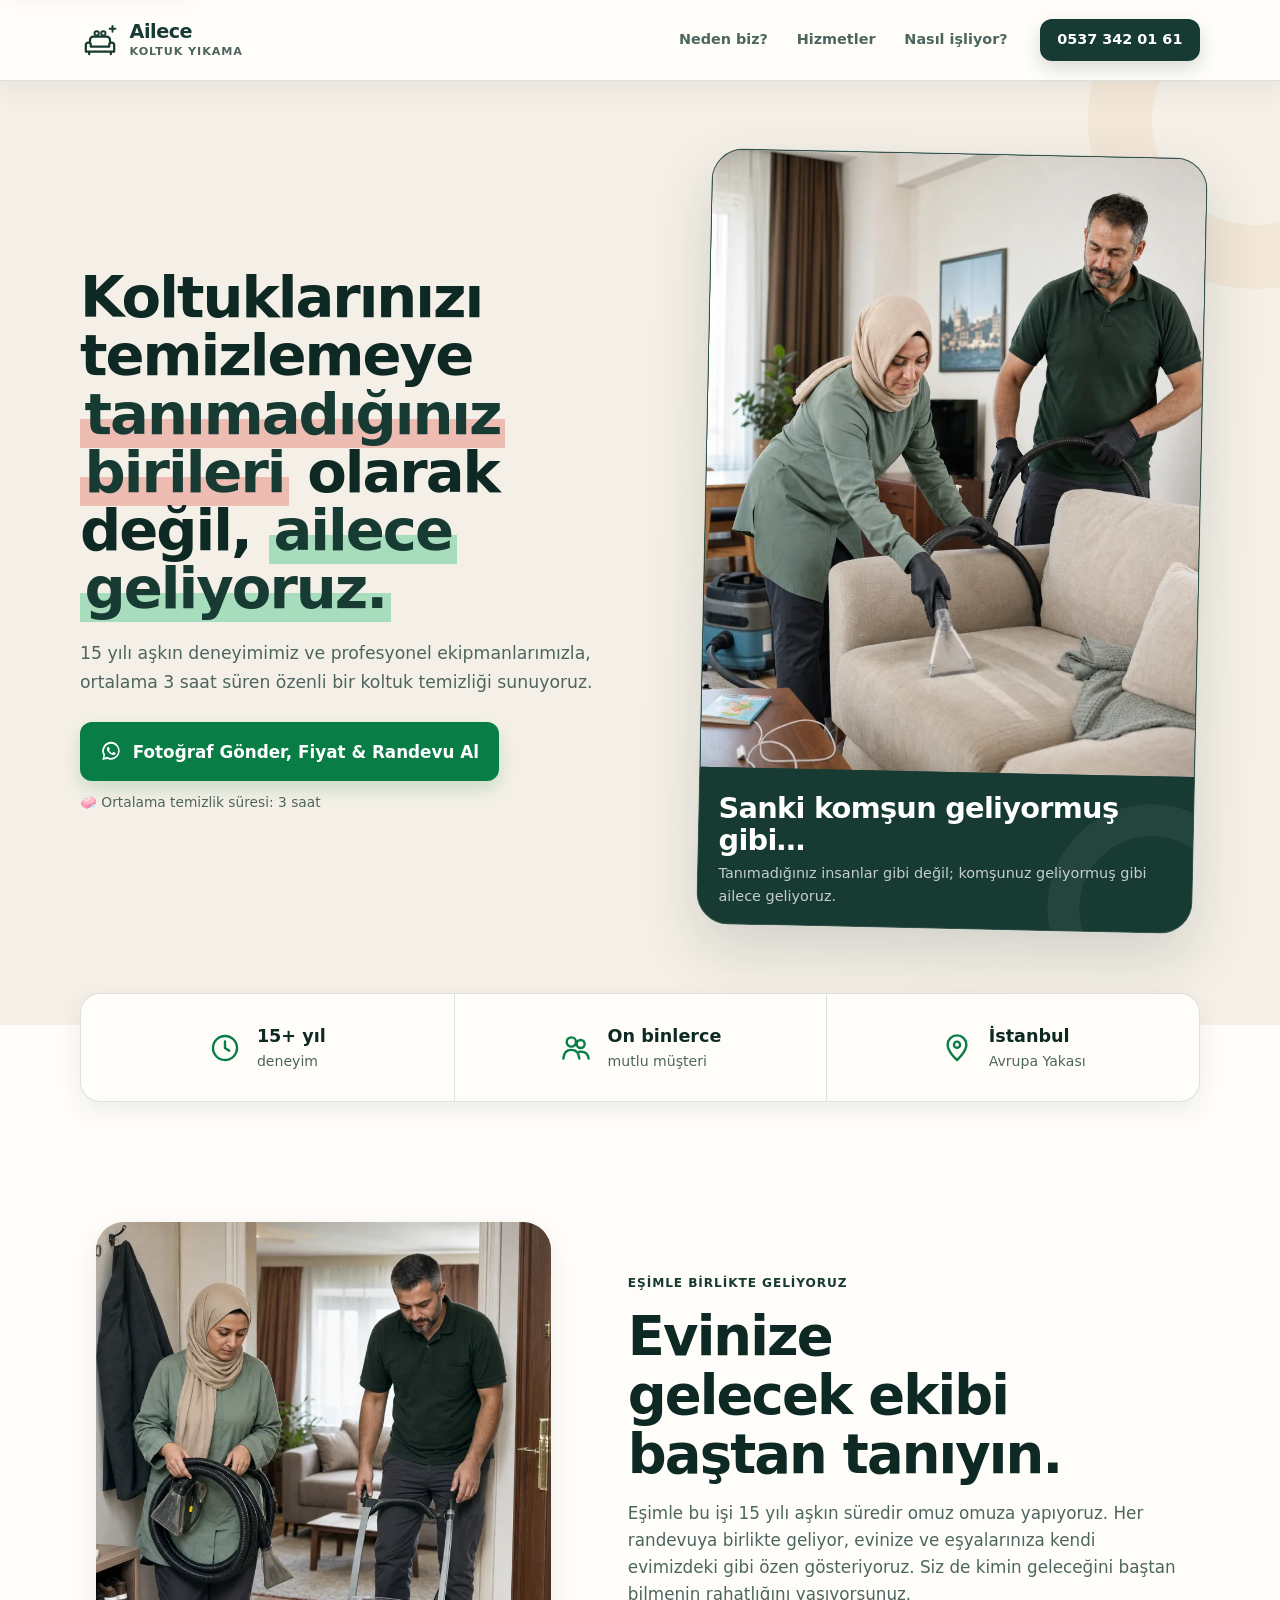
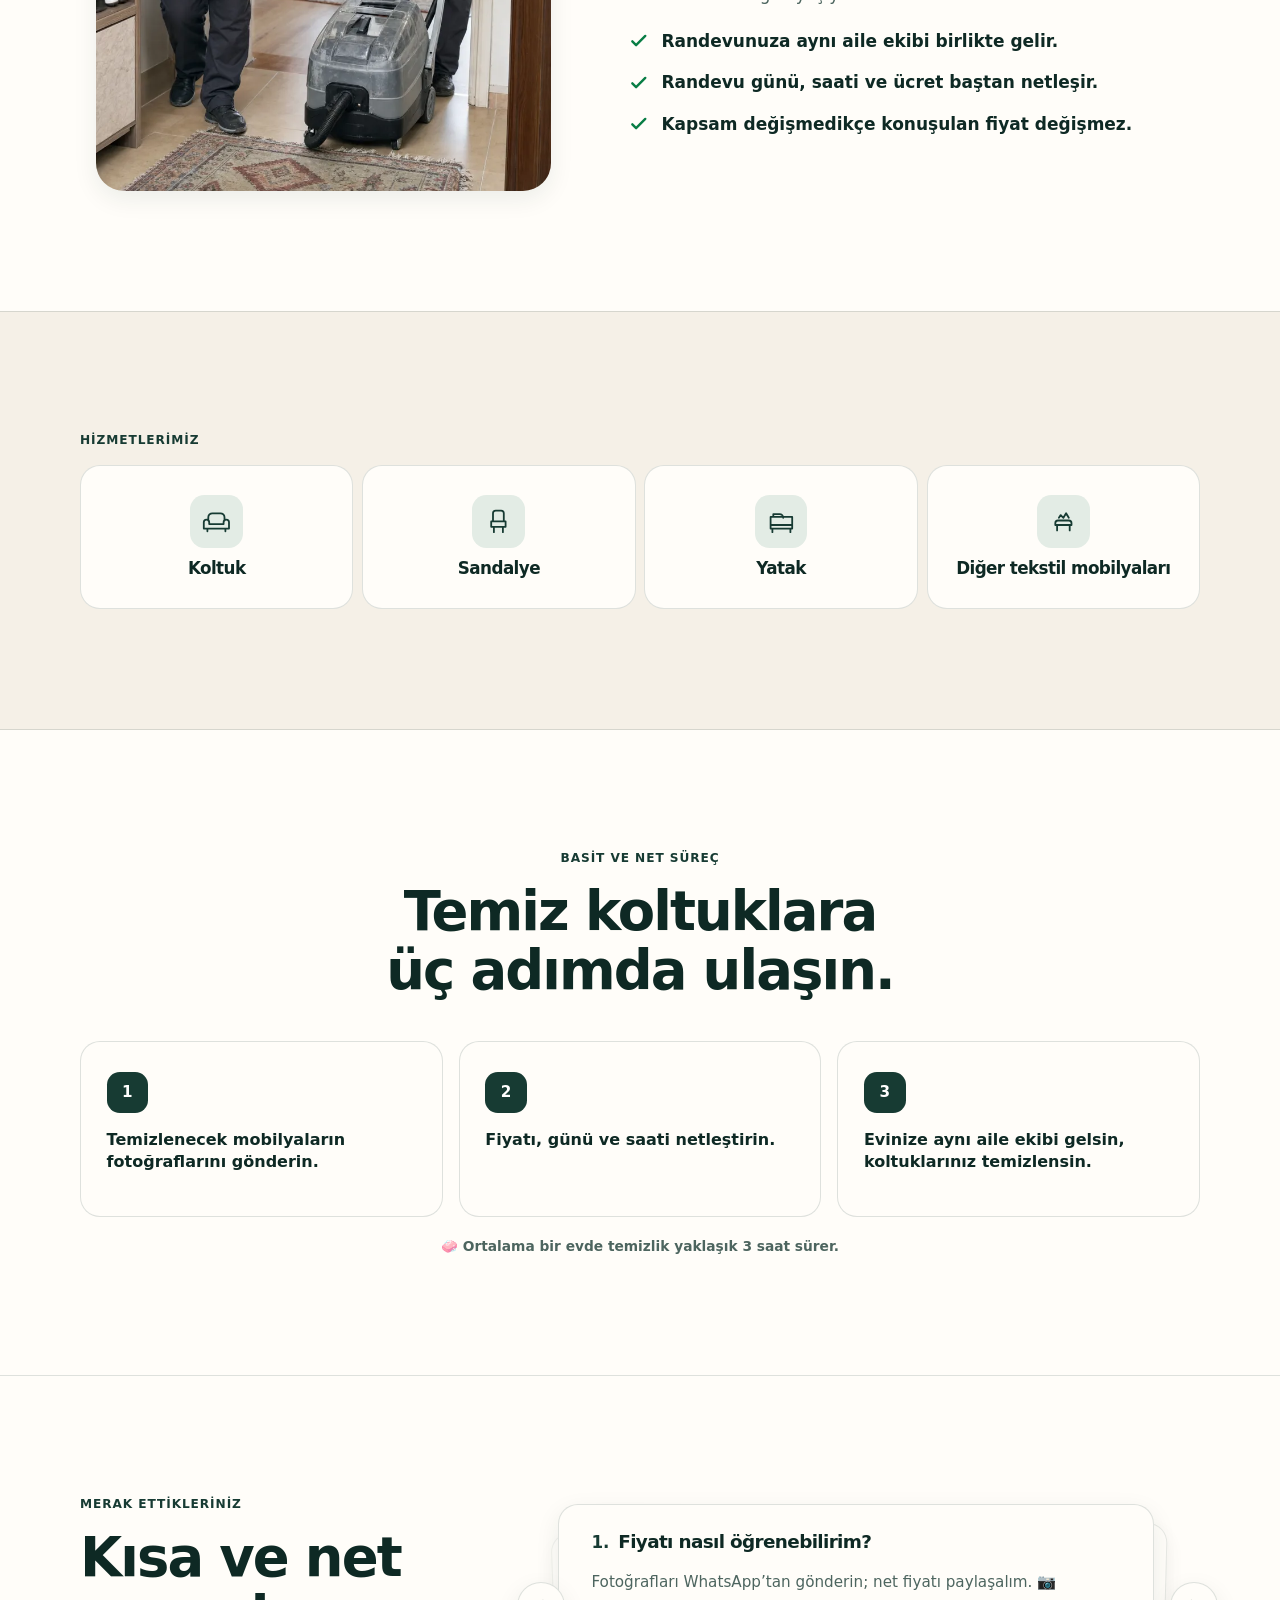
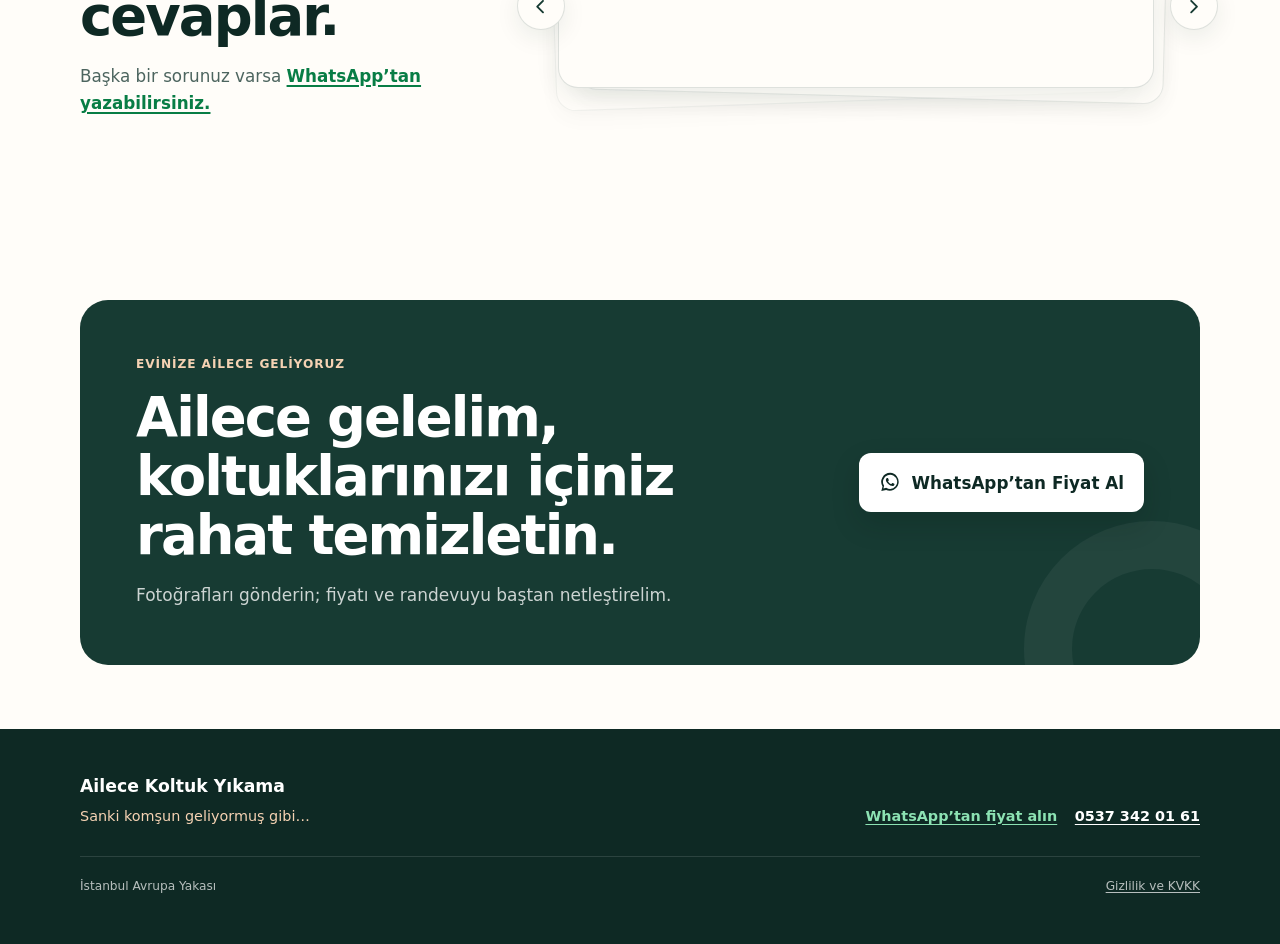
==== commit e59742f4: "Refine landing page design and messaging" ====
--- a/index.html
+++ b/index.html
@@ -89,11 +89,9 @@
       <div class="container header-inner">
         <a class="brand" href="#ana-icerik" aria-label="Ailece Koltuk Yıkama ana sayfa">
           <svg class="brand-mark" viewBox="0 0 48 48" aria-hidden="true">
-            <path d="M8 22.5 24 9l16 13.5v16A3.5 3.5 0 0 1 36.5 42h-25A3.5 3.5 0 0 1 8 38.5v-16Z" fill="currentColor" opacity=".14"/>
-            <path d="m8 22.5 16-13.5 16 13.5M12.5 20v18h23V20" fill="none" stroke="currentColor" stroke-width="2.7" stroke-linecap="round" stroke-linejoin="round"/>
-            <circle cx="19" cy="26" r="3.2" fill="currentColor"/>
-            <circle cx="29" cy="26" r="3.2" fill="currentColor"/>
-            <path d="M14.5 36c.5-4.3 2-6.4 4.5-6.4s4 2.1 4.5 6.4m1 0c.5-4.3 2-6.4 4.5-6.4s4 2.1 4.5 6.4" fill="none" stroke="currentColor" stroke-width="2.4" stroke-linecap="round"/>
+            <path d="M12 28v-4a4 4 0 0 1 4-4h16a4 4 0 0 1 4 4v4M10 27a3 3 0 0 0-3 3v8h34v-8a3 3 0 0 0-6 0v2H13v-2a3 3 0 0 0-3-3Zm1 11v3m26-3v3" fill="none" stroke="currentColor" stroke-width="2.7" stroke-linecap="round" stroke-linejoin="round"/>
+            <circle cx="20" cy="16" r="2.6" fill="none" stroke="currentColor" stroke-width="2.3"/><circle cx="28" cy="16" r="2.6" fill="none" stroke="currentColor" stroke-width="2.3"/>
+            <path d="M39 7v7m-3.5-3.5h7" fill="none" stroke="currentColor" stroke-width="2.3" stroke-linecap="round"/>
           </svg>
           <span class="brand-copy">
             <strong>Ailece</strong>
@@ -123,13 +121,15 @@
       <section class="hero" aria-labelledby="hero-title">
         <div class="container hero-grid">
           <div class="hero-copy">
-            <p class="hero-eyebrow">Ortalama temizlik süresi: 3 saat</p>
             <h1 id="hero-title">
-              Evinize ailece geliyoruz. <span>Koltuklarınızı profesyonelce temizliyoruz.</span>
+              Koltuklarınızı temizlemeye
+              <span class="message-underline message-underline--problem">tanımadığınız birileri</span>
+              olarak değil,
+              <span class="message-underline message-underline--solution">ailece geliyoruz.</span>
             </h1>
 
             <p class="hero-lede">
-              <span class="message-underline message-underline--problem">Tanımadığınız bir ekibi</span> beklemeyin. Evinize komşunuz geliyormuş gibi <span class="message-underline message-underline--solution">ailece geliyoruz.</span>
+              15 yılı aşkın deneyimimiz ve profesyonel ekipmanlarımızla, ortalama 3 saat süren özenli bir koltuk temizliği sunuyoruz.
             </p>
 
             <div class="hero-action">
@@ -144,9 +144,9 @@
                 <svg viewBox="0 0 24 24" aria-hidden="true">
                   <path d="M12 2a9.6 9.6 0 0 0-8.25 14.5L2.5 21.5l5.12-1.2A9.57 9.57 0 1 0 12 2Zm0 17.25a7.6 7.6 0 0 1-3.88-1.06l-.37-.22-3.02.71.75-2.94-.24-.38A7.6 7.6 0 1 1 12 19.25Zm4.18-5.68c-.23-.11-1.36-.67-1.57-.75-.21-.07-.36-.11-.52.12-.15.22-.59.74-.73.89-.13.15-.27.17-.5.06-.22-.12-.95-.35-1.81-1.12a6.77 6.77 0 0 1-1.25-1.55c-.13-.23-.01-.35.1-.46.1-.1.23-.27.34-.4.11-.13.15-.23.23-.38.07-.15.03-.28-.02-.4-.06-.11-.52-1.24-.71-1.7-.18-.45-.38-.39-.52-.4h-.44c-.15 0-.4.06-.61.29-.21.22-.8.78-.8 1.9s.82 2.21.93 2.36c.11.15 1.6 2.44 3.87 3.42.54.23.96.37 1.29.48.54.17 1.03.15 1.42.09.43-.07 1.36-.56 1.55-1.09.19-.54.19-1 .13-1.09-.05-.1-.2-.15-.43-.26Z" fill="currentColor"/>
                 </svg>
-                Fotoğraf Gönder, Fiyat Al
+                Fotoğraf Gönder, Fiyat &amp; Randevu Al
               </a>
-              <p>Bir fotoğrafla fiyatı ve randevuyu netleştirin.</p>
+              <p class="hero-duration"><span aria-hidden="true">🧼</span> Ortalama temizlik süresi: 3 saat</p>
             </div>
           </div>
 
@@ -200,11 +200,27 @@
 
       <section class="family-section section" id="neden-biz" aria-labelledby="aile-basligi">
         <div class="container family-grid">
+          <div class="photo-wrap family-photo">
+            <img
+              src="assets/images/ayni-aile-ekibi.webp"
+              width="800"
+              height="1000"
+              alt="Temizlik ekipmanıyla eve birlikte gelen aile ekibi"
+              loading="lazy"
+              decoding="async"
+            >
+          </div>
+
           <div class="family-copy">
-            <p class="section-kicker">Kontrol sizde</p>
+            <p class="section-kicker">Eşimle birlikte geliyoruz</p>
             <h2 id="aile-basligi">Evinize gelecek ekibi baştan tanıyın.</h2>
 
-            <ul class="check-list" role="list">
+            <p class="section-lede family-summary">
+              Eşimle bu işi 15 yılı aşkın süredir omuz omuza yapıyoruz. Her randevuya birlikte geliyor, evinize ve eşyalarınıza kendi evimizdeki gibi özen gösteriyoruz. Siz de kimin geleceğini baştan bilmenin rahatlığını yaşıyorsunuz.
+            </p>
+          </div>
+
+          <ul class="check-list" role="list">
               <li>
                 <svg viewBox="0 0 20 20" aria-hidden="true"><path d="m4 10.5 3.5 3.5L16 5.5" fill="none" stroke="currentColor" stroke-width="2.2" stroke-linecap="round" stroke-linejoin="round"/></svg>
                 Randevunuza aynı aile ekibi birlikte gelir.
@@ -217,23 +233,7 @@
                 <svg viewBox="0 0 20 20" aria-hidden="true"><path d="m4 10.5 3.5 3.5L16 5.5" fill="none" stroke="currentColor" stroke-width="2.2" stroke-linecap="round" stroke-linejoin="round"/></svg>
                 Kapsam değişmedikçe konuşulan fiyat değişmez.
               </li>
-            </ul>
-
-            <div class="photo-wrap family-photo">
-              <img
-                src="assets/images/ayni-aile-ekibi.webp"
-                width="800"
-                height="1000"
-                alt="Temizlik ekipmanıyla eve birlikte gelen aile ekibi"
-                loading="lazy"
-                decoding="async"
-              >
-            </div>
-
-            <p class="section-lede family-summary">
-              Eşimle birlikte 15 yılı aşkın süredir her randevuya birlikte geliyoruz ve koltuklarınızı profesyonel ekipmanlarla temizliyoruz. Size de temiz koltuklarınızın keyfini çıkarmak kalıyor.
-            </p>
-          </div>
+          </ul>
         </div>
       </section>
 
@@ -248,7 +248,7 @@
                   <path d="M7 15v-3.5A4.5 4.5 0 0 1 11.5 7h9a4.5 4.5 0 0 1 4.5 4.5V15M5 14a3 3 0 0 0-3 3v7h28v-7a3 3 0 0 0-6 0v2H8v-2a3 3 0 0 0-3-3Zm1 10v3m20-3v3" fill="none" stroke="currentColor" stroke-width="2" stroke-linecap="round" stroke-linejoin="round"/>
                 </svg>
               </div>
-              <h3>Koltuk ve döşeme</h3>
+              <h3>Koltuk</h3>
             </article>
 
             <article class="service-card">
@@ -268,14 +268,16 @@
               </div>
               <h3>Yatak</h3>
             </article>
-          </div>
-
-          <p class="service-note">
-            <svg viewBox="0 0 32 32" aria-hidden="true">
-              <path d="m16 3 2.2 6.8L25 12l-6.8 2.2L16 21l-2.2-6.8L7 12l6.8-2.2L16 3Zm9 15 1.1 3.4 3.4 1.1-3.4 1.1L25 27l-1.1-3.4-3.4-1.1 3.4-1.1L25 18ZM7 20l.9 2.6 2.6.9-2.6.9L7 27l-.9-2.6-2.6-.9 2.6-.9L7 20Z" fill="none" stroke="currentColor" stroke-width="1.8" stroke-linejoin="round"/>
-            </svg>
-            <span>Diğer mobilyalarınızı da fotoğraftan değerlendirebiliriz.</span>
-          </p>
+
+            <article class="service-card service-card--all">
+              <div class="service-icon">
+                <svg viewBox="0 0 32 32" aria-hidden="true">
+                  <path d="M7 20h18M9 20v6m14-6v6M10 15h12a3 3 0 0 1 3 3v2H7v-2a3 3 0 0 1 3-3Zm1-3 2-3 3 3 3-5 3 5" fill="none" stroke="currentColor" stroke-width="2" stroke-linecap="round" stroke-linejoin="round"/>
+                </svg>
+              </div>
+              <h3>Diğer tekstil mobilyaları</h3>
+            </article>
+          </div>
         </div>
       </section>
 
@@ -300,6 +302,8 @@
               <p>Evinize aynı aile ekibi gelsin, koltuklarınız temizlensin.</p>
             </li>
           </ol>
+
+          <p class="process-duration"><span aria-hidden="true">🧼</span> Ortalama bir evde temizlik yaklaşık 3 saat sürer.</p>
         </div>
       </section>
 
@@ -396,31 +400,27 @@
 
     <footer class="site-footer">
       <div class="container footer-inner">
-        <div>
-          <a class="brand brand--footer" href="#ana-icerik" aria-label="Ailece Koltuk Yıkama ana sayfa">
-            <svg class="brand-mark" viewBox="0 0 48 48" aria-hidden="true">
-              <path d="M8 22.5 24 9l16 13.5v16A3.5 3.5 0 0 1 36.5 42h-25A3.5 3.5 0 0 1 8 38.5v-16Z" fill="currentColor" opacity=".14"/>
-              <path d="m8 22.5 16-13.5 16 13.5M12.5 20v18h23V20" fill="none" stroke="currentColor" stroke-width="2.7" stroke-linecap="round" stroke-linejoin="round"/>
-              <circle cx="19" cy="26" r="3.2" fill="currentColor"/>
-              <circle cx="29" cy="26" r="3.2" fill="currentColor"/>
-              <path d="M14.5 36c.5-4.3 2-6.4 4.5-6.4s4 2.1 4.5 6.4m1 0c.5-4.3 2-6.4 4.5-6.4s4 2.1 4.5 6.4" fill="none" stroke="currentColor" stroke-width="2.4" stroke-linecap="round"/>
-            </svg>
-            <span class="brand-copy">
-              <strong>Ailece</strong>
-              <span>Koltuk Yıkama</span>
-            </span>
-          </a>
-          <p>İstanbul Avrupa Yakası’nda aile ekibiyle profesyonel koltuk temizliği.</p>
-          <p class="footer-facts">15+ yıl deneyim · On binlerce mutlu müşteri · Ortalama 3 saat</p>
+        <div class="footer-brand">
+          <strong>Ailece Koltuk Yıkama</strong>
+          <p>Sanki komşun geliyormuş gibi…</p>
+        </div>
+        <div class="footer-actions">
+          <a
+            class="footer-whatsapp"
+            href="https://wa.me/905373420161?text=Merhaba%2C%20koltuklar%C4%B1m%C4%B1%20y%C4%B1katmak%20istiyorum.%20Foto%C4%9Fraflar%C4%B1%20g%C3%B6nderip%20fiyat%20alabilir%20miyim%3F"
+            target="_blank"
+            rel="noopener noreferrer"
+            data-whatsapp-cta
+            data-cta-placement="footer"
+          >WhatsApp’tan fiyat alın</a>
           <a class="footer-phone" href="tel:+905373420161" data-phone-cta data-cta-placement="footer">0537 342 01 61</a>
         </div>
       </div>
-      <div class="container footer-bottom">
-        <span>Ailece Koltuk Yıkama</span>
+      <div class="container footer-meta">
+        <span>İstanbul Avrupa Yakası</span>
         <nav class="footer-links" aria-label="Yasal bağlantılar">
           <a href="gizlilik.html">Gizlilik ve KVKK</a>
           <button type="button" data-cookie-settings hidden>Çerez tercihleri</button>
-          <span>İstanbul Avrupa Yakası</span>
         </nav>
       </div>
     </footer>
--- a/styles.css
+++ b/styles.css
@@ -141,10 +141,14 @@
 }
 
 .site-header {
-  position: relative;
+  position: sticky;
   z-index: 20;
+  top: 0;
   border-bottom: 1px solid var(--line);
-  background: rgba(255, 253, 249, 0.96);
+  background: rgba(255, 253, 249, 0.76);
+  box-shadow: 0 8px 28px rgba(23, 59, 51, 0.07);
+  -webkit-backdrop-filter: blur(18px) saturate(145%);
+  backdrop-filter: blur(18px) saturate(145%);
 }
 
 .header-inner {
@@ -166,8 +170,8 @@
 }
 
 .brand-mark {
-  width: 2.5rem;
-  min-width: 2.5rem;
+  width: 2.15rem;
+  min-width: 2.15rem;
 }
 
 .brand-copy {
@@ -219,8 +223,8 @@
 
 .button--compact {
   min-height: 3rem;
-  padding: 0.7rem 0.9rem;
-  font-size: 0.9rem;
+  padding: 0.6rem 0.65rem;
+  font-size: 0.82rem;
 }
 
 .button--compact svg {
@@ -236,24 +240,35 @@
 }
 
 .button--phone {
+  position: relative;
+  isolation: isolate;
+  background: transparent;
+  color: var(--white);
+  box-shadow: none;
+}
+
+.button--phone::before {
+  position: absolute;
+  z-index: -1;
+  inset: 3px 0;
+  border-radius: inherit;
   background: var(--ink);
-  color: var(--white);
   box-shadow: 0 8px 18px rgba(23, 59, 51, 0.16);
+  content: "";
 }
 
 .message-underline {
-  text-decoration-line: underline;
-  text-decoration-thickness: 0.16em;
-  text-underline-offset: 0.16em;
-  text-decoration-skip-ink: none;
+  padding-inline: 0.08em;
+  box-decoration-break: clone;
+  -webkit-box-decoration-break: clone;
 }
 
 .message-underline--problem {
-  text-decoration-color: #c65d52;
+  background: linear-gradient(transparent 56%, rgba(224, 103, 91, 0.38) 56%);
 }
 
 .message-underline--solution {
-  text-decoration-color: var(--whatsapp);
+  background: linear-gradient(transparent 56%, rgba(16, 185, 105, 0.34) 56%);
 }
 
 .button--large {
@@ -291,7 +306,12 @@
 .hero-grid {
   position: relative;
   display: grid;
-  gap: 2.5rem;
+  grid-template-columns: minmax(0, 1fr) 6.3rem;
+  gap: 1rem 0.5rem;
+}
+
+.hero-copy {
+  display: contents;
 }
 
 .section-kicker {
@@ -305,38 +325,24 @@
 }
 
 .hero h1 {
+  grid-column: 1;
   max-width: 18ch;
-  margin-bottom: 1.3rem;
-  font-size: clamp(2.35rem, 10vw, 4.65rem);
+  margin-bottom: 0;
+  font-size: clamp(1.72rem, 7.6vw, 3.2rem);
   line-height: 1.01;
-}
-
-.hero-eyebrow {
-  display: inline-flex;
-  min-height: 2rem;
-  margin-bottom: 1rem;
-  padding: 0.3rem 0.75rem;
-  align-items: center;
-  border: 1px solid var(--sage-strong);
-  border-radius: 999px;
-  background: rgba(255, 253, 249, 0.72);
-  color: var(--ink);
-  font-size: 0.78rem;
-  font-weight: 800;
-  letter-spacing: 0.015em;
 }
 
 .hero h1 span {
   color: var(--ink);
-  background: linear-gradient(transparent 76%, var(--warm-light) 76%);
   box-decoration-break: clone;
   -webkit-box-decoration-break: clone;
   white-space: normal;
 }
 
 .hero-lede {
+  grid-column: 1 / -1;
   max-width: 38rem;
-  margin-bottom: 1.65rem;
+  margin-bottom: 0;
   color: var(--ink-muted);
   font-size: 1.08rem;
   line-height: 1.65;
@@ -352,6 +358,7 @@
 
 .hero-action {
   display: grid;
+  grid-column: 1 / -1;
   gap: 0.75rem;
 }
 
@@ -365,12 +372,16 @@
 
 .hero-card {
   position: relative;
+  grid-column: 2;
+  grid-row: 1;
+  align-self: start;
   overflow: hidden;
   border: 1px solid rgba(255, 255, 255, 0.14);
-  border-radius: var(--radius-lg);
+  border-radius: 1.15rem;
   background: var(--ink);
   color: var(--white);
-  box-shadow: var(--shadow-lg);
+  box-shadow: var(--shadow-sm);
+  transform: translateX(-0.75rem) rotate(2deg);
 }
 
 .hero-card::after {
@@ -385,21 +396,26 @@
 }
 
 .hero-card__copy {
-  position: relative;
+  position: absolute;
+  right: 0;
+  bottom: 0;
+  left: 0;
   z-index: 1;
   display: grid;
   gap: 0.35rem;
-  padding: 1.25rem;
+  padding: 1.8rem 0.55rem 0.55rem;
+  background: linear-gradient(transparent, rgba(14, 41, 36, 0.92));
 }
 
 .hero-card__copy strong {
   max-width: 20ch;
-  font-size: clamp(1.35rem, 6vw, 1.8rem);
-  line-height: 1.12;
+  font-size: 0.68rem;
+  line-height: 1.2;
   letter-spacing: -0.025em;
 }
 
 .hero-card__copy span {
+  display: none;
   color: rgba(255, 255, 255, 0.75);
   font-size: 0.9rem;
 }
@@ -487,7 +503,18 @@
 }
 
 .family-grid {
+  display: grid;
+  gap: 0;
   max-width: 52rem;
+}
+
+.family-copy {
+  order: 1;
+}
+
+.family-grid > .check-list {
+  order: 3;
+  margin-top: 1.5rem;
 }
 
 .family-copy > p:not(.section-kicker) {
@@ -525,8 +552,9 @@
 }
 
 .family-photo {
+  order: 2;
   aspect-ratio: 4 / 5;
-  margin-top: 2rem;
+  margin-top: 0;
   border-radius: var(--radius-lg);
   box-shadow: var(--shadow-sm);
 }
@@ -537,6 +565,7 @@
 
 .family-summary {
   margin-top: 1rem;
+  margin-bottom: 0;
 }
 
 .services {
@@ -598,28 +627,25 @@
   line-height: 1.18;
 }
 
-.service-note {
+.service-card--all {
   display: flex;
+  grid-column: 1 / -1;
+  min-height: 5.5rem;
   align-items: center;
-  gap: 0.7rem;
-  padding: 0.9rem 1rem;
-  margin: 0.75rem 0 0;
-  border: 1px solid var(--line);
-  border-radius: var(--radius-sm);
-  background: rgba(255, 255, 255, 0.68);
-  color: var(--ink-muted);
-  font-size: 0.84rem;
-  line-height: 1.4;
-}
-
-.service-note svg {
-  width: 1.5rem;
-  min-width: 1.5rem;
-  color: var(--whatsapp);
-}
-
-.service-note strong {
-  color: var(--ink-deep);
+  justify-content: flex-start;
+  gap: 0.75rem;
+  padding-inline: 1rem;
+  text-align: left;
+}
+
+.service-card--all .service-icon {
+  flex: 0 0 2.7rem;
+  margin-bottom: 0;
+}
+
+.service-card--all h3 {
+  flex: 1;
+  text-align: left;
 }
 
 .process {
@@ -667,6 +693,16 @@
   line-height: 1.35;
 }
 
+.process-duration {
+  display: block;
+  margin: 1.25rem auto 0;
+  color: var(--ink-muted);
+  font-size: 0.86rem;
+  font-weight: 750;
+  line-height: 1.35;
+  text-align: center;
+}
+
 .faq {
   border-top: 1px solid var(--line);
   background: var(--paper);
@@ -683,8 +719,10 @@
 
 .faq-carousel {
   position: relative;
+  width: min(100%, 20rem);
   min-width: 0;
-  padding-inline: 1.5rem;
+  padding-inline: 1rem;
+  margin-inline: auto;
 }
 
 .faq-stage {
@@ -695,8 +733,8 @@
 
 .faq-card {
   overflow: hidden;
-  min-height: 11.5rem;
-  padding: 1.5rem 2rem;
+  min-height: 12rem;
+  padding: 1.2rem 1.35rem;
   border: 1px solid var(--line);
   border-radius: var(--radius-md);
   background: var(--paper);
@@ -719,13 +757,13 @@
 .faq-card h3 {
   max-width: 24ch;
   margin: 0;
-  font-size: 1.15rem;
+  font-size: 1.02rem;
 }
 
 .faq-card p {
   margin: 0;
   color: var(--ink-muted);
-  font-size: 0.95rem;
+  font-size: 0.9rem;
 }
 
 .faq-controls {
@@ -741,7 +779,7 @@
 .faq-carousel.is-enhanced .faq-card {
   position: absolute;
   top: 0;
-  right: 1.35rem;
+  right: 0.85rem;
   left: 0;
   opacity: 0;
   pointer-events: none;
@@ -773,8 +811,8 @@
   position: absolute;
   z-index: 6;
   top: 50%;
-  right: 0;
-  left: 0;
+  right: -0.75rem;
+  left: -0.75rem;
   display: flex;
   align-items: center;
   justify-content: space-between;
@@ -847,50 +885,63 @@
 }
 
 .site-footer {
-  padding-block: 3rem 7rem;
+  overflow: hidden;
+  padding-block: 2.75rem 6.5rem;
   background: var(--ink-deep);
   color: rgba(255, 255, 255, 0.7);
 }
 
 .footer-inner {
-  display: grid;
-  gap: 2rem;
-}
-
-.brand--footer {
+  display: flex;
+  flex-wrap: wrap;
+  align-items: flex-end;
+  justify-content: space-between;
+  gap: 1.5rem 2rem;
+}
+
+.footer-brand {
+  display: grid;
+  gap: 0.25rem;
+}
+
+.footer-brand strong {
   color: var(--white);
-}
-
-.brand--footer .brand-copy span {
-  color: rgba(255, 255, 255, 0.58);
-}
-
-.footer-inner > div:first-child > p {
-  max-width: 29rem;
-  margin: 1rem 0 0;
+  font-size: 1.08rem;
+}
+
+.footer-brand p {
+  margin: 0;
+  color: var(--warm-light);
   font-size: 0.9rem;
 }
 
-.footer-facts {
-  color: var(--sage-strong) !important;
-  font-size: 0.82rem !important;
-  font-weight: 700;
-}
-
+.footer-actions {
+  display: flex;
+  flex-wrap: wrap;
+  align-items: center;
+  gap: 0.65rem 1.1rem;
+}
+
+.footer-whatsapp,
 .footer-phone {
-  display: inline-block;
-  margin-top: 0.75rem;
   color: var(--white);
-  font-size: 1rem;
-  font-weight: 800;
-  text-decoration: none;
-}
-
-.footer-bottom {
-  display: grid;
-  gap: 0.35rem;
-  padding-top: 1.5rem;
-  margin-top: 2rem;
+  font-size: 0.9rem;
+  font-weight: 750;
+  text-underline-offset: 0.18em;
+}
+
+.footer-whatsapp {
+  color: #8ce2b3;
+}
+
+.footer-meta {
+  display: flex;
+  flex-wrap: wrap;
+  align-items: center;
+  justify-content: space-between;
+  gap: 0.75rem 1.5rem;
+  padding-top: 1.25rem;
+  margin-top: 1.75rem;
   border-top: 1px solid rgba(255, 255, 255, 0.12);
   font-size: 0.76rem;
 }
@@ -899,6 +950,7 @@
   display: flex;
   flex-wrap: wrap;
   gap: 0.55rem 1rem;
+  font-size: 0.76rem;
 }
 
 .footer-links a,
@@ -1052,9 +1104,13 @@
   }
 
   .button--phone:hover {
+    background: transparent;
+    transform: translateY(-1px);
+  }
+
+  .button--phone:hover::before {
     background: var(--ink-deep);
     box-shadow: 0 10px 22px rgba(23, 59, 51, 0.22);
-    transform: translateY(-1px);
   }
 
   .desktop-nav a:hover {
@@ -1084,9 +1140,8 @@
 
 @media (min-width: 48rem) {
   .site-header {
-    position: sticky;
-    top: 0;
-    backdrop-filter: blur(12px);
+    -webkit-backdrop-filter: blur(20px) saturate(150%);
+    backdrop-filter: blur(20px) saturate(150%);
   }
 
   .container {
@@ -1098,8 +1153,8 @@
   }
 
   .brand-mark {
-    width: 2.75rem;
-    min-width: 2.75rem;
+    width: 2.5rem;
+    min-width: 2.5rem;
   }
 
   .brand-copy strong {
@@ -1107,6 +1162,7 @@
   }
 
   .button--compact {
+    font-size: 0.9rem;
     padding-inline: 1.1rem;
   }
 
@@ -1116,10 +1172,6 @@
 
   .hero-card {
     border-radius: 2rem;
-  }
-
-  .hero-photo {
-    aspect-ratio: 16 / 9;
   }
 
   .trust-grid {
@@ -1154,11 +1206,62 @@
     font-size: 0.88rem;
   }
 
+  .family-grid {
+    grid-template-columns: minmax(18rem, 0.9fr) minmax(0, 1.1fr);
+    grid-template-areas:
+      "photo copy"
+      "photo checks";
+    max-width: 68rem;
+    align-items: center;
+    column-gap: clamp(2.5rem, 6vw, 5rem);
+    row-gap: 1.25rem;
+  }
+
+  .family-photo {
+    grid-area: photo;
+    order: 1;
+    margin-top: 0;
+  }
+
+  .family-copy {
+    grid-area: copy;
+    order: 2;
+    align-self: end;
+  }
+
+  .family-grid > .check-list {
+    grid-area: checks;
+    align-self: start;
+    margin-top: 0;
+  }
+
+  .service-grid {
+    grid-template-columns: repeat(4, minmax(0, 1fr));
+  }
+
   .service-card {
     min-height: 9rem;
     padding: 1.25rem 0.75rem;
   }
 
+  .service-card--all {
+    display: grid;
+    grid-column: auto;
+    grid-template-columns: 1fr;
+    justify-content: initial;
+    gap: 0;
+    text-align: center;
+  }
+
+  .service-card--all .service-icon {
+    justify-self: center;
+    margin-bottom: 0.7rem;
+  }
+
+  .service-card--all h3 {
+    text-align: center;
+  }
+
   .service-card h3 {
     font-size: 1.05rem;
   }
@@ -1178,11 +1281,11 @@
   }
 
   .process-list li {
-    display: flex;
+    display: grid;
+    grid-template-rows: 2.6rem minmax(3.5rem, auto);
     min-height: 11rem;
-    flex-direction: column;
-    align-items: flex-start;
-    justify-content: center;
+    align-content: center;
+    align-items: start;
     padding: 1.6rem;
   }
 
@@ -1195,13 +1298,41 @@
   }
 
   .step-number {
-    margin-bottom: 1.2rem;
+    margin-bottom: 0;
   }
 
   .faq-shell {
     grid-template-columns: minmax(14rem, 0.72fr) minmax(0, 1.28fr);
     align-items: center;
     gap: 5rem;
+  }
+
+  .faq-carousel {
+    width: 100%;
+    max-width: none;
+    padding-inline: 1.5rem;
+  }
+
+  .faq-card {
+    min-height: 11.5rem;
+    padding: 1.5rem 2rem;
+  }
+
+  .faq-card h3 {
+    font-size: 1.15rem;
+  }
+
+  .faq-card p {
+    font-size: 0.95rem;
+  }
+
+  .faq-carousel.is-enhanced .faq-card {
+    right: 1.35rem;
+  }
+
+  .faq-carousel.is-enhanced .faq-controls {
+    right: -1.1rem;
+    left: -1.1rem;
   }
 
   .final-cta {
@@ -1219,16 +1350,6 @@
     display: inline-flex;
   }
 
-  .footer-inner,
-  .footer-bottom {
-    grid-template-columns: 1fr auto;
-    align-items: end;
-  }
-
-  .footer-bottom > span:last-child {
-    text-align: right;
-  }
-
   .site-footer {
     padding-bottom: 3rem;
   }
@@ -1245,12 +1366,41 @@
     gap: 4rem;
   }
 
+  .hero-copy {
+    display: block;
+  }
+
+  .hero h1 {
+    margin-bottom: 1.3rem;
+    font-size: clamp(3.1rem, 4.5vw, 4.1rem);
+  }
+
+  .hero-lede {
+    margin-bottom: 1.65rem;
+  }
+
   .hero-card {
+    grid-column: auto;
+    grid-row: auto;
     transform: rotate(1.2deg);
+    border-radius: 2rem;
+    box-shadow: var(--shadow-lg);
   }
 
   .hero-card__copy {
+    position: relative;
+    padding: 1.25rem;
+    background: none;
     transform: rotate(-1.2deg);
+  }
+
+  .hero-card__copy strong {
+    font-size: clamp(1.35rem, 3vw, 1.8rem);
+    line-height: 1.12;
+  }
+
+  .hero-card__copy span {
+    display: block;
   }
 
   .hero-photo {
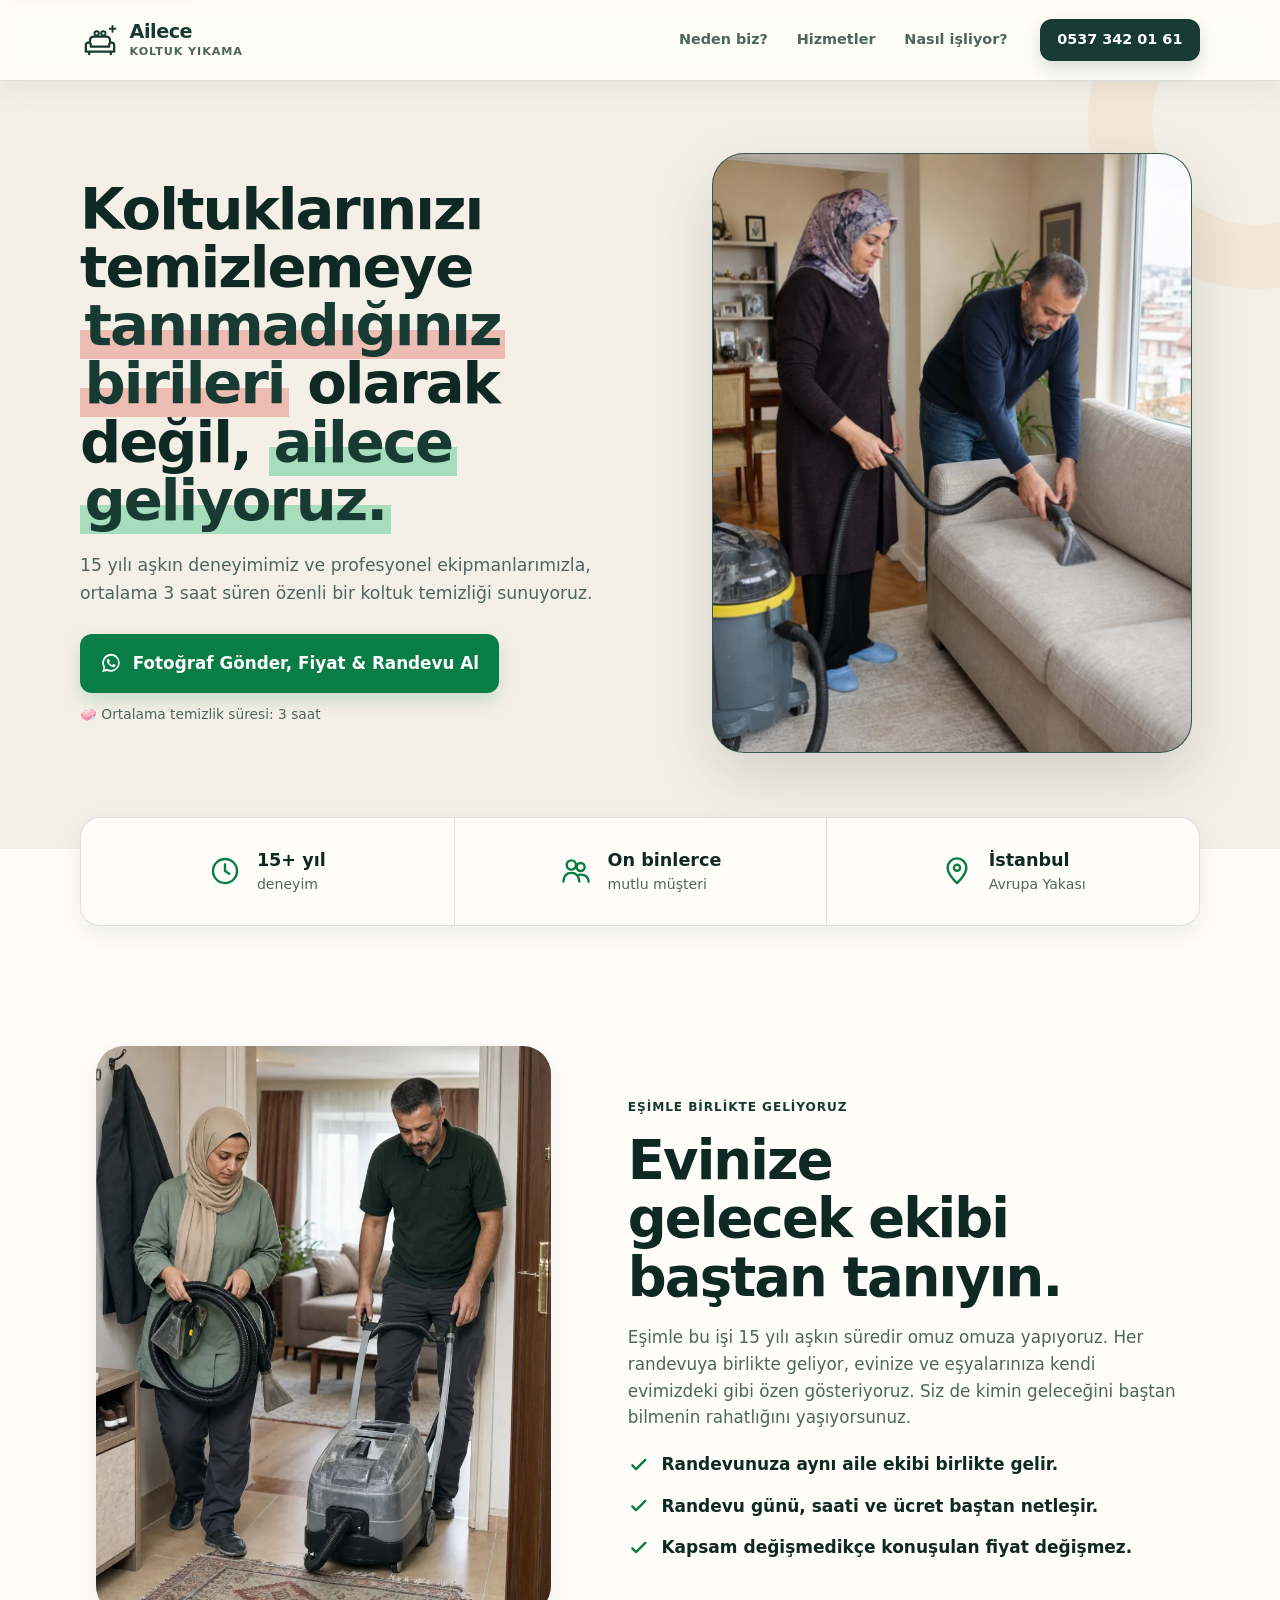
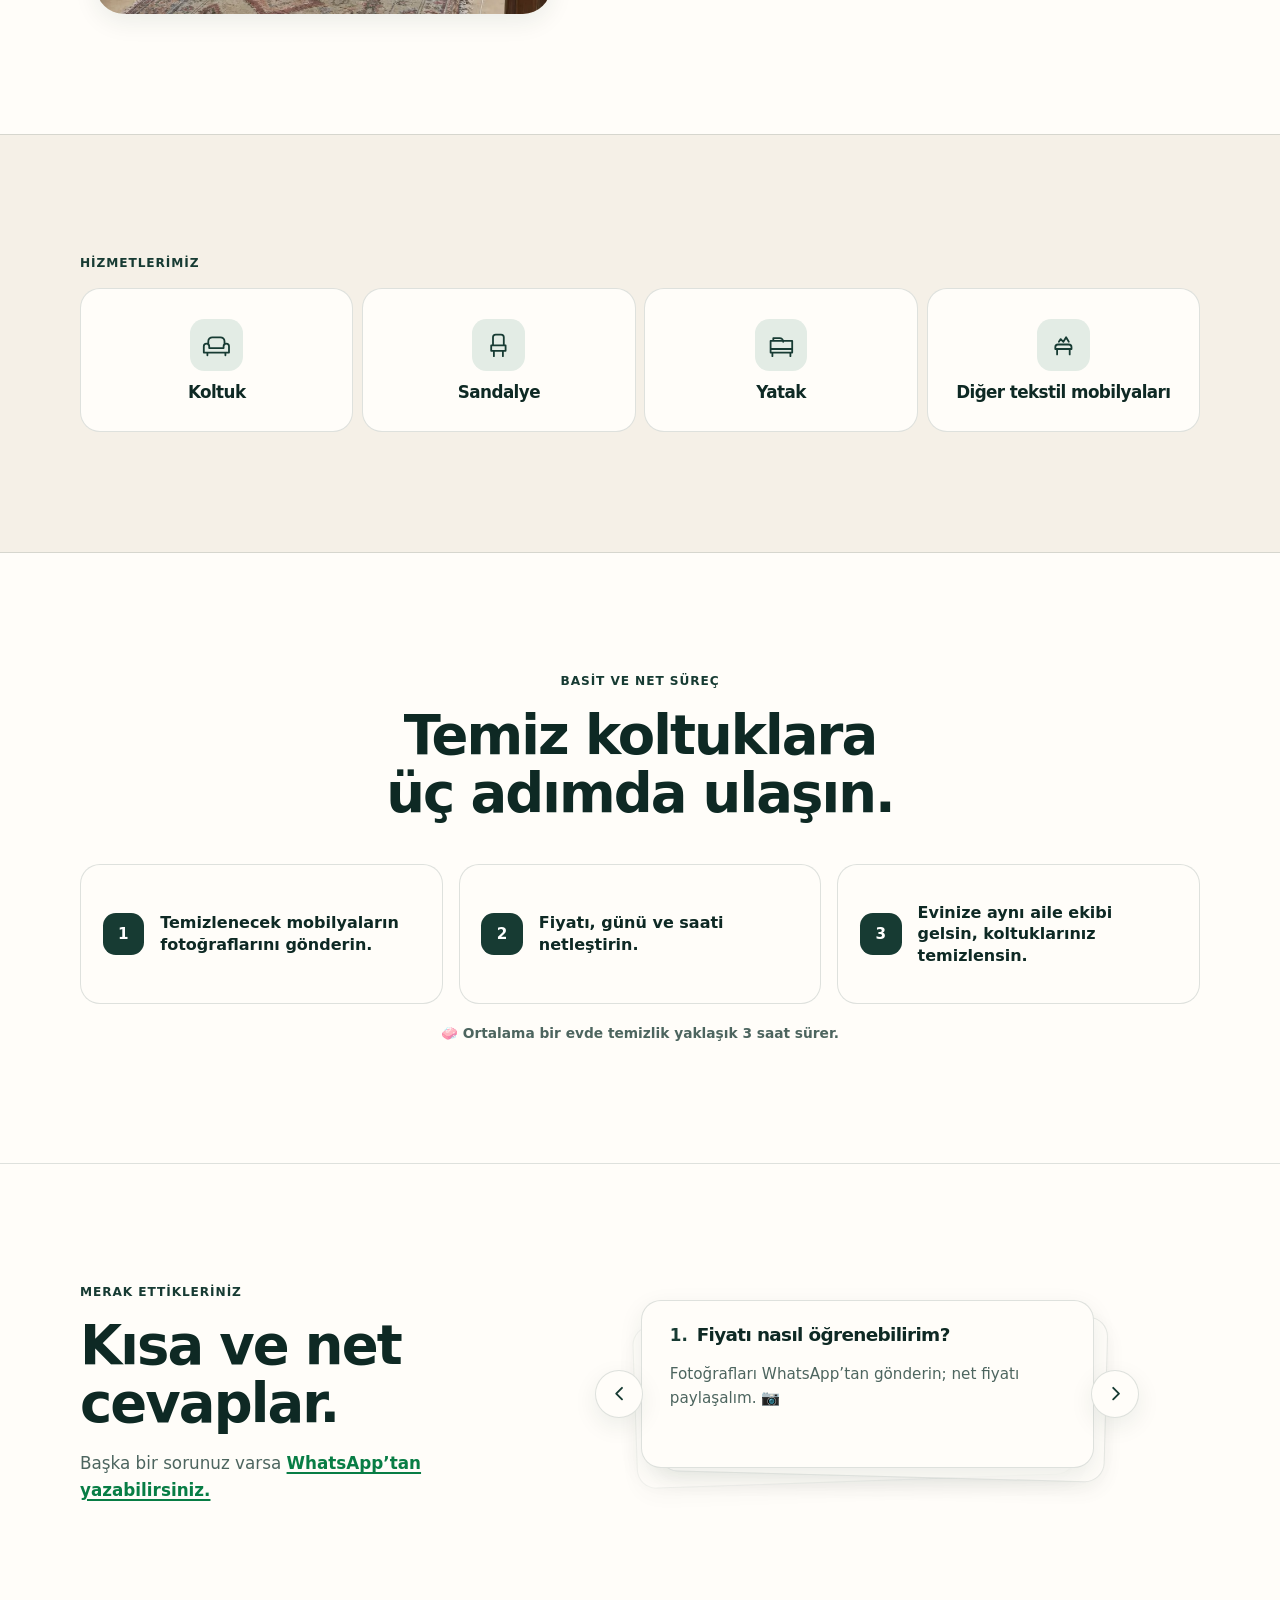
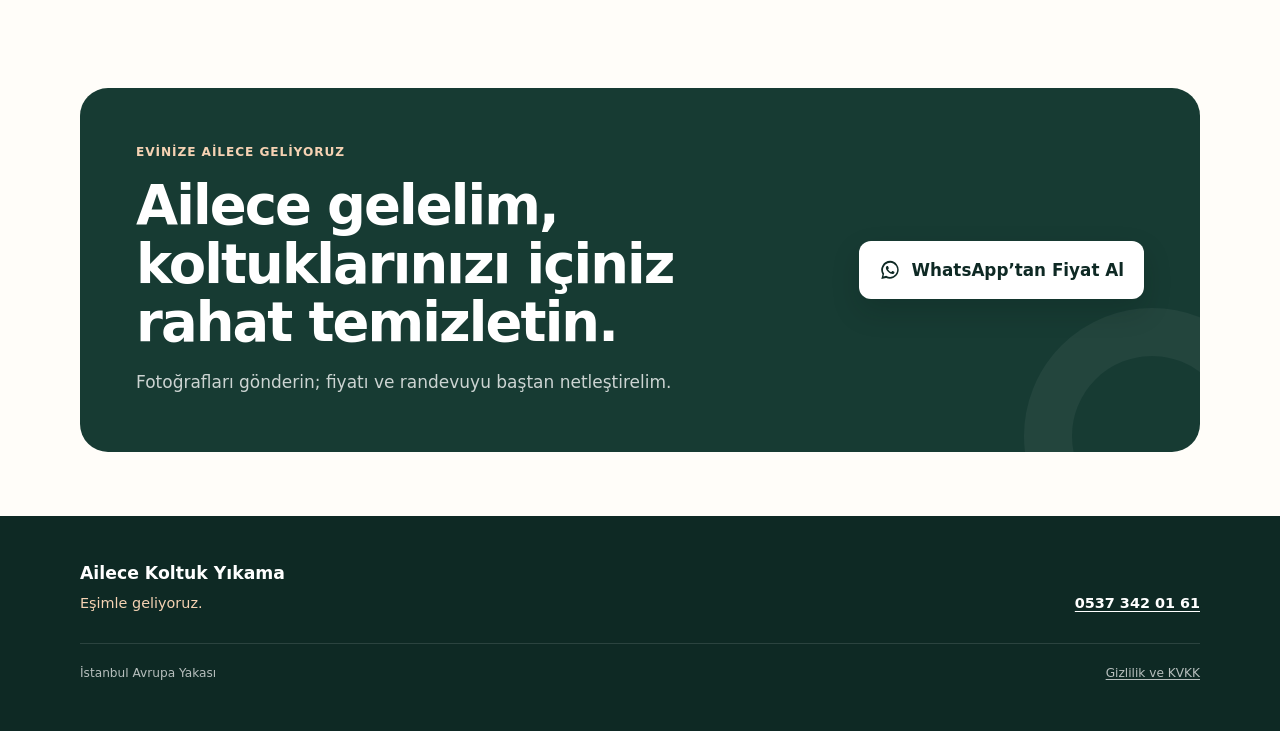
==== commit 2409f56d: "Polish hero, process cards, and footer" ====
--- a/index.html
+++ b/index.html
@@ -161,11 +161,6 @@
                 decoding="async"
               >
             </div>
-
-            <div class="hero-card__copy">
-              <strong>Sanki komşun geliyormuş gibi…</strong>
-              <span>Tanımadığınız insanlar gibi değil; komşunuz geliyormuş gibi ailece geliyoruz.</span>
-            </div>
           </div>
         </div>
       </section>
@@ -402,17 +397,9 @@
       <div class="container footer-inner">
         <div class="footer-brand">
           <strong>Ailece Koltuk Yıkama</strong>
-          <p>Sanki komşun geliyormuş gibi…</p>
+          <p>Eşimle geliyoruz.</p>
         </div>
         <div class="footer-actions">
-          <a
-            class="footer-whatsapp"
-            href="https://wa.me/905373420161?text=Merhaba%2C%20koltuklar%C4%B1m%C4%B1%20y%C4%B1katmak%20istiyorum.%20Foto%C4%9Fraflar%C4%B1%20g%C3%B6nderip%20fiyat%20alabilir%20miyim%3F"
-            target="_blank"
-            rel="noopener noreferrer"
-            data-whatsapp-cta
-            data-cta-placement="footer"
-          >WhatsApp’tan fiyat alın</a>
           <a class="footer-phone" href="tel:+905373420161" data-phone-cta data-cta-placement="footer">0537 342 01 61</a>
         </div>
       </div>
--- a/styles.css
+++ b/styles.css
@@ -306,8 +306,8 @@
 .hero-grid {
   position: relative;
   display: grid;
-  grid-template-columns: minmax(0, 1fr) 6.3rem;
-  gap: 1rem 0.5rem;
+  grid-template-columns: minmax(0, 1fr) 7.35rem;
+  gap: 1rem 0.65rem;
 }
 
 .hero-copy {
@@ -374,14 +374,16 @@
   position: relative;
   grid-column: 2;
   grid-row: 1;
-  align-self: start;
+  width: 100%;
+  align-self: center;
+  justify-self: center;
   overflow: hidden;
   border: 1px solid rgba(255, 255, 255, 0.14);
   border-radius: 1.15rem;
   background: var(--ink);
   color: var(--white);
   box-shadow: var(--shadow-sm);
-  transform: translateX(-0.75rem) rotate(2deg);
+  transform: none;
 }
 
 .hero-card::after {
@@ -393,31 +395,6 @@
   border: 2rem solid rgba(255, 255, 255, 0.05);
   border-radius: 50%;
   content: "";
-}
-
-.hero-card__copy {
-  position: absolute;
-  right: 0;
-  bottom: 0;
-  left: 0;
-  z-index: 1;
-  display: grid;
-  gap: 0.35rem;
-  padding: 1.8rem 0.55rem 0.55rem;
-  background: linear-gradient(transparent, rgba(14, 41, 36, 0.92));
-}
-
-.hero-card__copy strong {
-  max-width: 20ch;
-  font-size: 0.68rem;
-  line-height: 1.2;
-  letter-spacing: -0.025em;
-}
-
-.hero-card__copy span {
-  display: none;
-  color: rgba(255, 255, 255, 0.75);
-  font-size: 0.9rem;
 }
 
 .photo-wrap {
@@ -554,7 +531,7 @@
 .family-photo {
   order: 2;
   aspect-ratio: 4 / 5;
-  margin-top: 0;
+  margin-top: 1rem;
   border-radius: var(--radius-lg);
   box-shadow: var(--shadow-sm);
 }
@@ -922,16 +899,11 @@
   gap: 0.65rem 1.1rem;
 }
 
-.footer-whatsapp,
 .footer-phone {
   color: var(--white);
   font-size: 0.9rem;
   font-weight: 750;
   text-underline-offset: 0.18em;
-}
-
-.footer-whatsapp {
-  color: #8ce2b3;
 }
 
 .footer-meta {
@@ -1171,6 +1143,7 @@
   }
 
   .hero-card {
+    width: min(100%, 30rem);
     border-radius: 2rem;
   }
 
@@ -1281,12 +1254,11 @@
   }
 
   .process-list li {
-    display: grid;
-    grid-template-rows: 2.6rem minmax(3.5rem, auto);
-    min-height: 11rem;
-    align-content: center;
-    align-items: start;
-    padding: 1.6rem;
+    display: flex;
+    min-height: 8.75rem;
+    align-items: center;
+    gap: 1rem;
+    padding: 1.35rem;
   }
 
   .process-list li + li {
@@ -1309,13 +1281,14 @@
 
   .faq-carousel {
     width: 100%;
-    max-width: none;
+    max-width: 34rem;
     padding-inline: 1.5rem;
+    margin-inline: auto;
   }
 
   .faq-card {
-    min-height: 11.5rem;
-    padding: 1.5rem 2rem;
+    min-height: 10.5rem;
+    padding: 1.3rem 1.75rem;
   }
 
   .faq-card h3 {
@@ -1328,11 +1301,12 @@
 
   .faq-carousel.is-enhanced .faq-card {
     right: 1.35rem;
+    left: 1.35rem;
   }
 
   .faq-carousel.is-enhanced .faq-controls {
-    right: -1.1rem;
-    left: -1.1rem;
+    right: 0;
+    left: 0;
   }
 
   .final-cta {
@@ -1382,25 +1356,9 @@
   .hero-card {
     grid-column: auto;
     grid-row: auto;
-    transform: rotate(1.2deg);
+    transform: none;
     border-radius: 2rem;
     box-shadow: var(--shadow-lg);
-  }
-
-  .hero-card__copy {
-    position: relative;
-    padding: 1.25rem;
-    background: none;
-    transform: rotate(-1.2deg);
-  }
-
-  .hero-card__copy strong {
-    font-size: clamp(1.35rem, 3vw, 1.8rem);
-    line-height: 1.12;
-  }
-
-  .hero-card__copy span {
-    display: block;
   }
 
   .hero-photo {
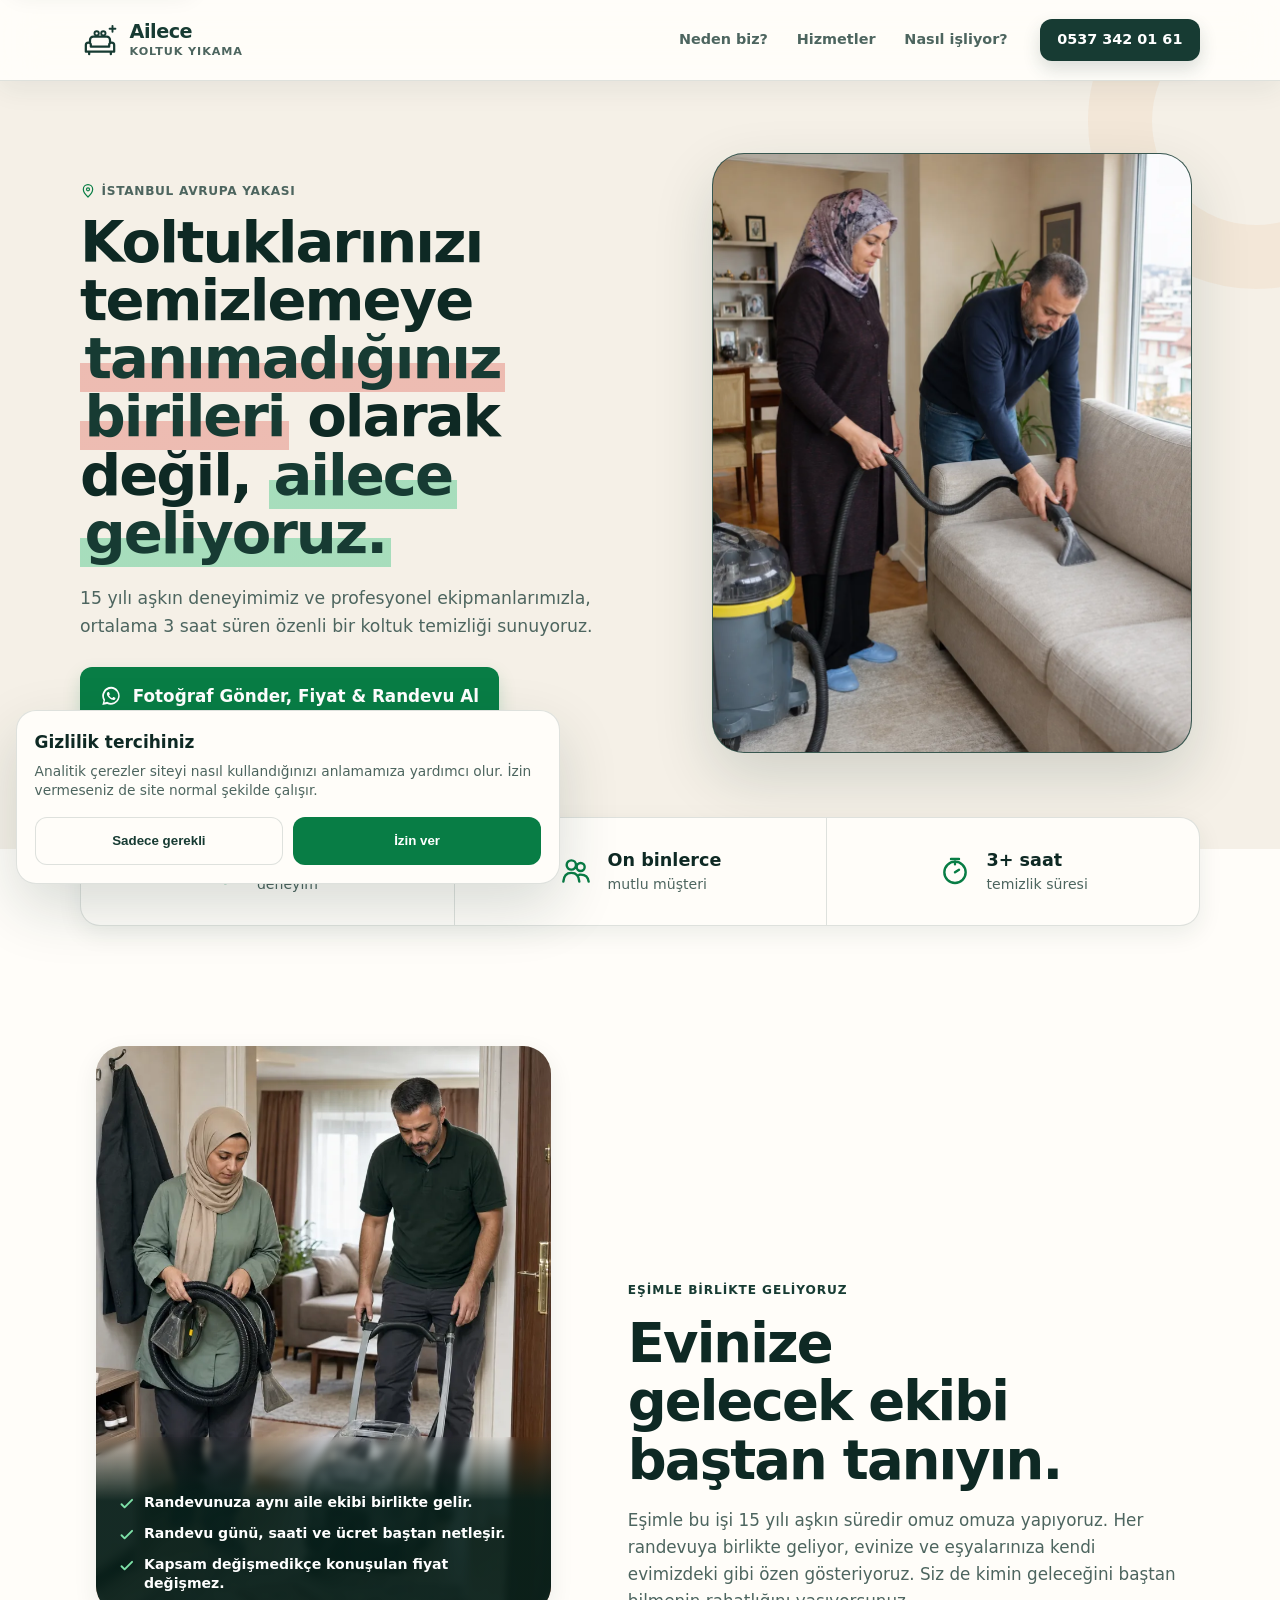
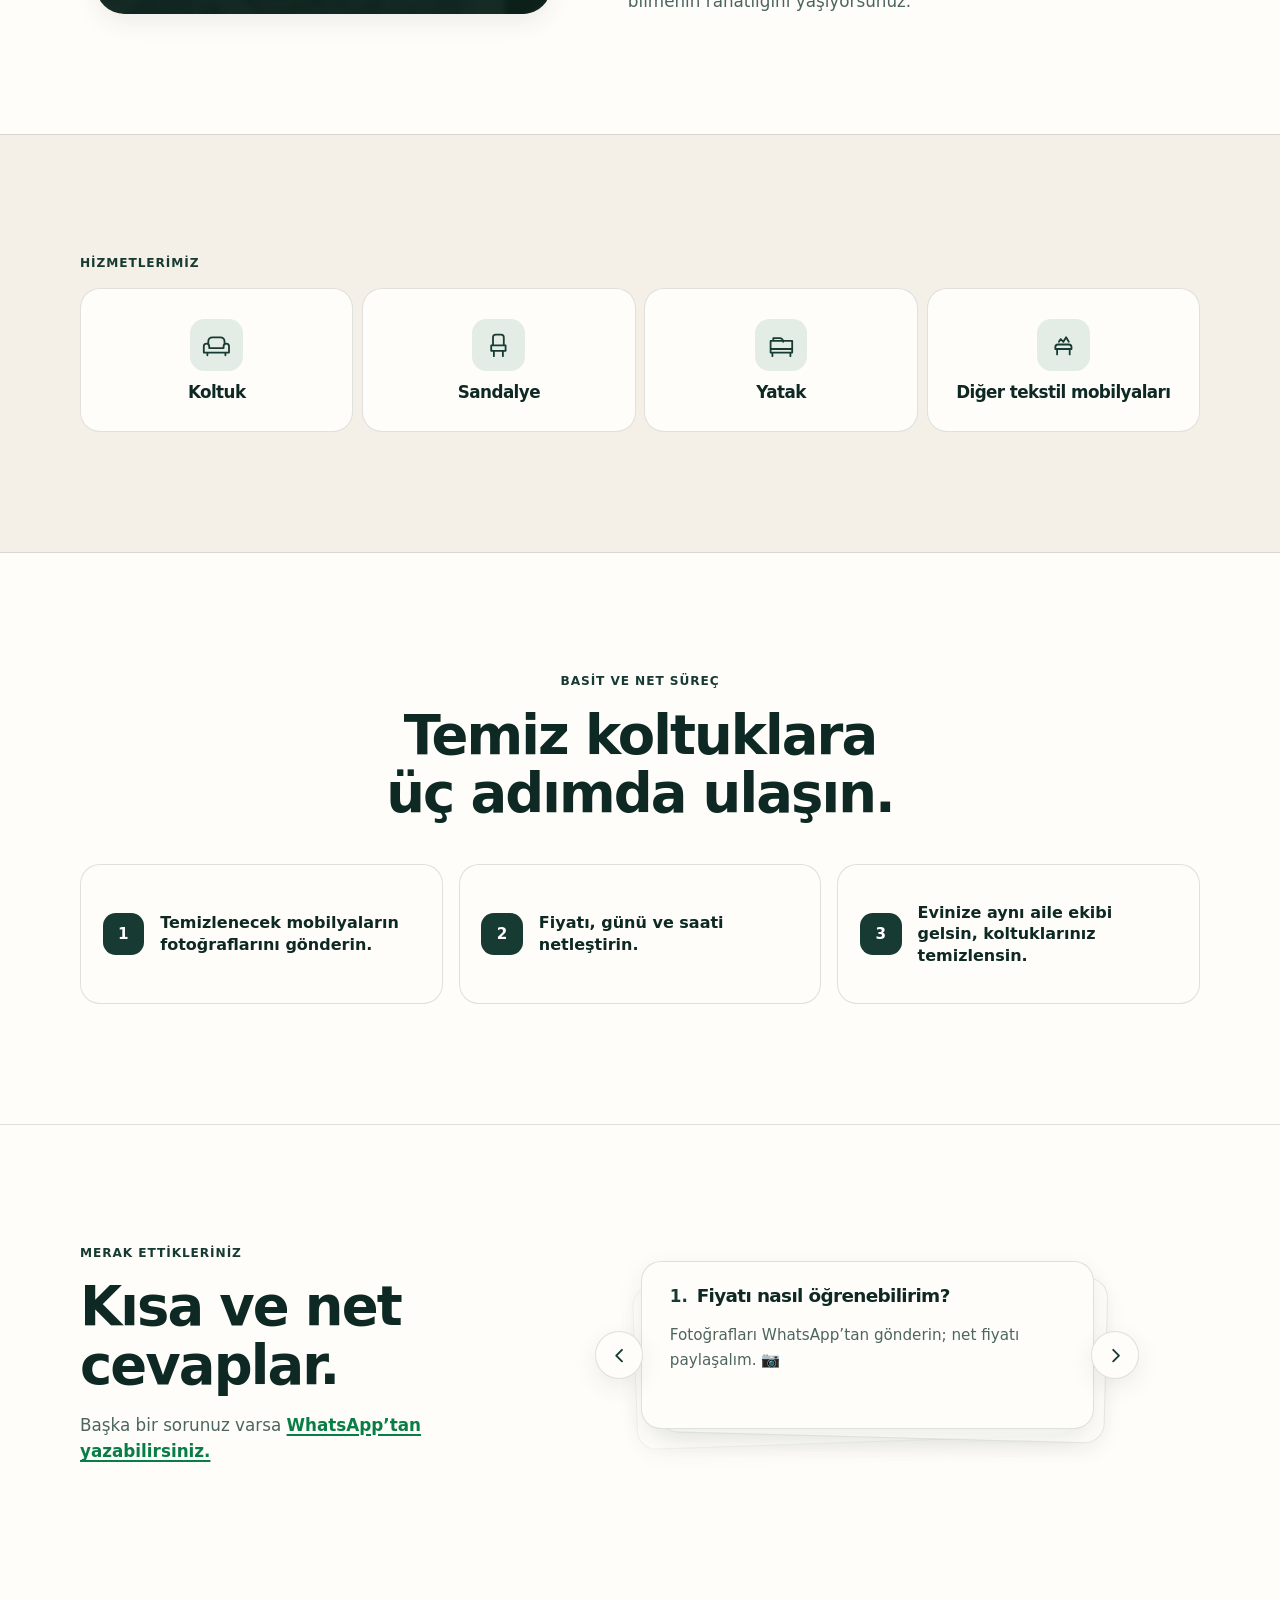
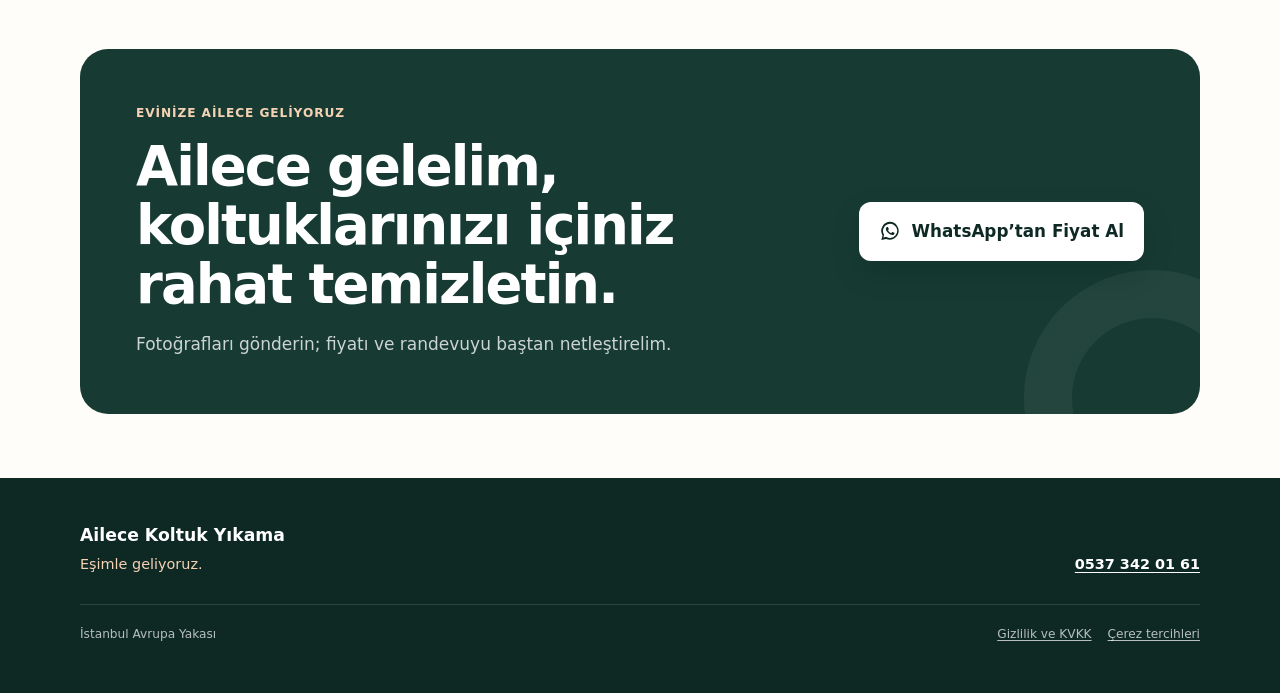
==== commit 008371a0: "Launch analytics and refine landing page" ====
--- a/index.html
+++ b/index.html
@@ -37,6 +37,7 @@
 
     <link rel="stylesheet" href="styles.css">
     <script src="analytics-config.js"></script>
+    <script src="data/review-drafts.js" defer></script>
     <script>
       window.dataLayer = window.dataLayer || [];
       window.gtag = window.gtag || function () { window.dataLayer.push(arguments); };
@@ -51,7 +52,6 @@
     <script src="script.js" defer></script>
 
     <!-- TODO: Add the verified Google Tag Manager or GA4 ID in analytics-config.js. -->
-    <!-- TODO: Add the Google Search Console verification record after the property is created. -->
     <script type="application/ld+json">
       {
         "@context": "https://schema.org",
@@ -121,6 +121,13 @@
       <section class="hero" aria-labelledby="hero-title">
         <div class="container hero-grid">
           <div class="hero-copy">
+            <p class="hero-location">
+              <svg viewBox="0 0 24 24" aria-hidden="true">
+                <path d="M12 21s7-6.2 7-11.5a7 7 0 1 0-14 0C5 14.8 12 21 12 21Z" fill="none" stroke="currentColor" stroke-width="1.8" stroke-linecap="round" stroke-linejoin="round"/>
+                <circle cx="12" cy="9.5" r="2.3" fill="none" stroke="currentColor" stroke-width="1.8"/>
+              </svg>
+              İstanbul Avrupa Yakası
+            </p>
             <h1 id="hero-title">
               Koltuklarınızı temizlemeye
               <span class="message-underline message-underline--problem">tanımadığınız birileri</span>
@@ -146,7 +153,6 @@
                 </svg>
                 Fotoğraf Gönder, Fiyat &amp; Randevu Al
               </a>
-              <p class="hero-duration"><span aria-hidden="true">🧼</span> Ortalama temizlik süresi: 3 saat</p>
             </div>
           </div>
 
@@ -184,12 +190,23 @@
             </div>
             <div class="trust-item">
               <svg viewBox="0 0 24 24" aria-hidden="true">
-                <path d="M12 21s7-6.2 7-11.5a7 7 0 1 0-14 0C5 14.8 12 21 12 21Z" fill="none" stroke="currentColor" stroke-width="1.8" stroke-linecap="round" stroke-linejoin="round"/>
-                <circle cx="12" cy="9.5" r="2.3" fill="none" stroke="currentColor" stroke-width="1.8"/>
+                <circle cx="12" cy="13" r="8" fill="none" stroke="currentColor" stroke-width="1.8"/>
+                <path d="M9 3h6M12 5v2m0 6 3-2" fill="none" stroke="currentColor" stroke-width="1.8" stroke-linecap="round" stroke-linejoin="round"/>
               </svg>
-              <p><strong>İstanbul</strong><span>Avrupa Yakası</span></p>
-            </div>
-          </div>
+              <p><strong>3+ saat</strong><span>temizlik süresi</span></p>
+            </div>
+          </div>
+        </div>
+      </section>
+
+      <section class="customer-reviews section" aria-labelledby="yorumlar-basligi" data-customer-reviews hidden>
+        <div class="container">
+          <div class="customer-reviews-heading">
+            <p class="section-kicker">Müşterilerimizden</p>
+            <h2 id="yorumlar-basligi">Temizlik sonrası gelen mesajlar.</h2>
+          </div>
+
+          <div class="customer-review-slider" data-customer-review-slider></div>
         </div>
       </section>
 
@@ -204,6 +221,20 @@
               loading="lazy"
               decoding="async"
             >
+            <ul class="check-list" role="list">
+                <li>
+                  <svg viewBox="0 0 20 20" aria-hidden="true"><path d="m4 10.5 3.5 3.5L16 5.5" fill="none" stroke="currentColor" stroke-width="2.2" stroke-linecap="round" stroke-linejoin="round"/></svg>
+                  Randevunuza aynı aile ekibi birlikte gelir.
+                </li>
+                <li>
+                  <svg viewBox="0 0 20 20" aria-hidden="true"><path d="m4 10.5 3.5 3.5L16 5.5" fill="none" stroke="currentColor" stroke-width="2.2" stroke-linecap="round" stroke-linejoin="round"/></svg>
+                  Randevu günü, saati ve ücret baştan netleşir.
+                </li>
+                <li>
+                  <svg viewBox="0 0 20 20" aria-hidden="true"><path d="m4 10.5 3.5 3.5L16 5.5" fill="none" stroke="currentColor" stroke-width="2.2" stroke-linecap="round" stroke-linejoin="round"/></svg>
+                  Kapsam değişmedikçe konuşulan fiyat değişmez.
+                </li>
+            </ul>
           </div>
 
           <div class="family-copy">
@@ -215,20 +246,6 @@
             </p>
           </div>
 
-          <ul class="check-list" role="list">
-              <li>
-                <svg viewBox="0 0 20 20" aria-hidden="true"><path d="m4 10.5 3.5 3.5L16 5.5" fill="none" stroke="currentColor" stroke-width="2.2" stroke-linecap="round" stroke-linejoin="round"/></svg>
-                Randevunuza aynı aile ekibi birlikte gelir.
-              </li>
-              <li>
-                <svg viewBox="0 0 20 20" aria-hidden="true"><path d="m4 10.5 3.5 3.5L16 5.5" fill="none" stroke="currentColor" stroke-width="2.2" stroke-linecap="round" stroke-linejoin="round"/></svg>
-                Randevu günü, saati ve ücret baştan netleşir.
-              </li>
-              <li>
-                <svg viewBox="0 0 20 20" aria-hidden="true"><path d="m4 10.5 3.5 3.5L16 5.5" fill="none" stroke="currentColor" stroke-width="2.2" stroke-linecap="round" stroke-linejoin="round"/></svg>
-                Kapsam değişmedikçe konuşulan fiyat değişmez.
-              </li>
-          </ul>
         </div>
       </section>
 
@@ -298,7 +315,6 @@
             </li>
           </ol>
 
-          <p class="process-duration"><span aria-hidden="true">🧼</span> Ortalama bir evde temizlik yaklaşık 3 saat sürer.</p>
         </div>
       </section>
 
@@ -406,7 +422,7 @@
       <div class="container footer-meta">
         <span>İstanbul Avrupa Yakası</span>
         <nav class="footer-links" aria-label="Yasal bağlantılar">
-          <a href="gizlilik.html">Gizlilik ve KVKK</a>
+          <a href="/kvkk/">Gizlilik ve KVKK</a>
           <button type="button" data-cookie-settings hidden>Çerez tercihleri</button>
         </nav>
       </div>
--- a/styles.css
+++ b/styles.css
@@ -314,6 +314,28 @@
   display: contents;
 }
 
+.hero-location {
+  display: inline-flex;
+  grid-column: 1 / -1;
+  grid-row: 1;
+  align-items: center;
+  gap: 0.35rem;
+  width: fit-content;
+  margin: 0;
+  color: var(--ink-muted);
+  font-size: 0.76rem;
+  font-weight: 800;
+  letter-spacing: 0.055em;
+  line-height: 1.4;
+  text-transform: uppercase;
+}
+
+.hero-location svg {
+  width: 1rem;
+  min-width: 1rem;
+  color: var(--whatsapp);
+}
+
 .section-kicker {
   margin-bottom: 1rem;
   color: var(--ink);
@@ -326,6 +348,7 @@
 
 .hero h1 {
   grid-column: 1;
+  grid-row: 2;
   max-width: 18ch;
   margin-bottom: 0;
   font-size: clamp(1.72rem, 7.6vw, 3.2rem);
@@ -341,6 +364,7 @@
 
 .hero-lede {
   grid-column: 1 / -1;
+  grid-row: 3;
   max-width: 38rem;
   margin-bottom: 0;
   color: var(--ink-muted);
@@ -359,21 +383,14 @@
 .hero-action {
   display: grid;
   grid-column: 1 / -1;
+  grid-row: 4;
   gap: 0.75rem;
-}
-
-.hero-action p {
-  margin: 0;
-  color: var(--ink-muted);
-  font-size: 0.86rem;
-  line-height: 1.45;
-  text-align: center;
 }
 
 .hero-card {
   position: relative;
   grid-column: 2;
-  grid-row: 1;
+  grid-row: 2;
   width: 100%;
   align-self: center;
   justify-self: center;
@@ -438,7 +455,7 @@
   align-items: center;
   justify-content: center;
   gap: 0.4rem;
-  padding: 0.75rem 0.25rem;
+  padding: 0.75rem 0.15rem;
   text-align: center;
 }
 
@@ -460,13 +477,70 @@
 
 .trust-item strong {
   color: var(--ink-deep);
-  font-size: 0.86rem;
+  font-size: 0.78rem;
 }
 
 .trust-item span {
   margin-top: 0.1rem;
   color: var(--ink-muted);
-  font-size: 0.72rem;
+  font-size: 0.66rem;
+}
+
+.customer-reviews[hidden] {
+  display: none;
+}
+
+.customer-reviews {
+  padding-block: 3.75rem;
+  background: var(--cream);
+}
+
+.customer-reviews-heading {
+  max-width: 38rem;
+  margin-bottom: 1.5rem;
+}
+
+.customer-reviews-heading .section-kicker {
+  margin-bottom: 0.55rem;
+}
+
+.customer-reviews-heading h2 {
+  margin-bottom: 0;
+  font-size: clamp(1.85rem, 7vw, 2.75rem);
+}
+
+.customer-review-slider {
+  display: flex;
+  gap: 0.8rem;
+  overflow: hidden;
+  padding: 0.25rem 0.15rem 1.1rem;
+}
+
+.customer-review-card {
+  flex: 0 0 min(82%, 20rem);
+  min-height: 11rem;
+  padding: 1.35rem;
+  border: 1px solid var(--line);
+  border-radius: var(--radius-md);
+  background: var(--paper);
+  box-shadow: var(--shadow-sm);
+}
+
+.customer-review-card svg {
+  width: 1.5rem;
+  margin-bottom: 1.25rem;
+  color: var(--warm);
+}
+
+.customer-review-card p {
+  color: var(--ink-deep);
+  font-size: 1.05rem;
+  font-weight: 720;
+  line-height: 1.45;
+}
+
+.customer-reviews[data-preview="true"] .customer-review-card {
+  border-style: dashed;
 }
 
 .family-section {
@@ -487,11 +561,6 @@
 
 .family-copy {
   order: 1;
-}
-
-.family-grid > .check-list {
-  order: 3;
-  margin-top: 1.5rem;
 }
 
 .family-copy > p:not(.section-kicker) {
@@ -534,6 +603,33 @@
   margin-top: 1rem;
   border-radius: var(--radius-lg);
   box-shadow: var(--shadow-sm);
+}
+
+.family-photo .check-list {
+  position: absolute;
+  right: 0;
+  bottom: 0;
+  left: 0;
+  z-index: 2;
+  gap: 0.55rem;
+  margin: 0;
+  padding: 2.5rem 1rem 1rem;
+  background: linear-gradient(180deg, transparent, rgba(7, 31, 26, 0.92) 36%);
+  -webkit-backdrop-filter: blur(3px);
+  backdrop-filter: blur(3px);
+}
+
+.family-photo .check-list li {
+  gap: 0.55rem;
+  color: var(--white);
+  font-size: 0.78rem;
+  line-height: 1.35;
+}
+
+.family-photo .check-list svg {
+  width: 1.1rem;
+  min-width: 1.1rem;
+  color: #7ee2a8;
 }
 
 .family-photo img {
@@ -668,16 +764,6 @@
   font-size: 1rem;
   font-weight: 750;
   line-height: 1.35;
-}
-
-.process-duration {
-  display: block;
-  margin: 1.25rem auto 0;
-  color: var(--ink-muted);
-  font-size: 0.86rem;
-  font-weight: 750;
-  line-height: 1.35;
-  text-align: center;
 }
 
 .faq {
@@ -1104,10 +1190,6 @@
     justify-items: start;
   }
 
-  .hero-action p {
-    text-align: left;
-  }
-
 }
 
 @media (min-width: 48rem) {
@@ -1179,11 +1261,23 @@
     font-size: 0.88rem;
   }
 
+  .customer-reviews {
+    padding-block: 5rem;
+  }
+
+  .customer-review-slider {
+    gap: 1rem;
+  }
+
+  .customer-review-card {
+    flex-basis: min(40%, 24rem);
+    min-height: 12rem;
+    padding: 1.6rem;
+  }
+
   .family-grid {
     grid-template-columns: minmax(18rem, 0.9fr) minmax(0, 1.1fr);
-    grid-template-areas:
-      "photo copy"
-      "photo checks";
+    grid-template-areas: "photo copy";
     max-width: 68rem;
     align-items: center;
     column-gap: clamp(2.5rem, 6vw, 5rem);
@@ -1202,10 +1296,13 @@
     align-self: end;
   }
 
-  .family-grid > .check-list {
-    grid-area: checks;
-    align-self: start;
-    margin-top: 0;
+  .family-photo .check-list {
+    gap: 0.7rem;
+    padding: 3.5rem 1.35rem 1.35rem;
+  }
+
+  .family-photo .check-list li {
+    font-size: 0.88rem;
   }
 
   .service-grid {
@@ -1344,6 +1441,10 @@
     display: block;
   }
 
+  .hero-location {
+    margin-bottom: 0.9rem;
+  }
+
   .hero h1 {
     margin-bottom: 1.3rem;
     font-size: clamp(3.1rem, 4.5vw, 4.1rem);
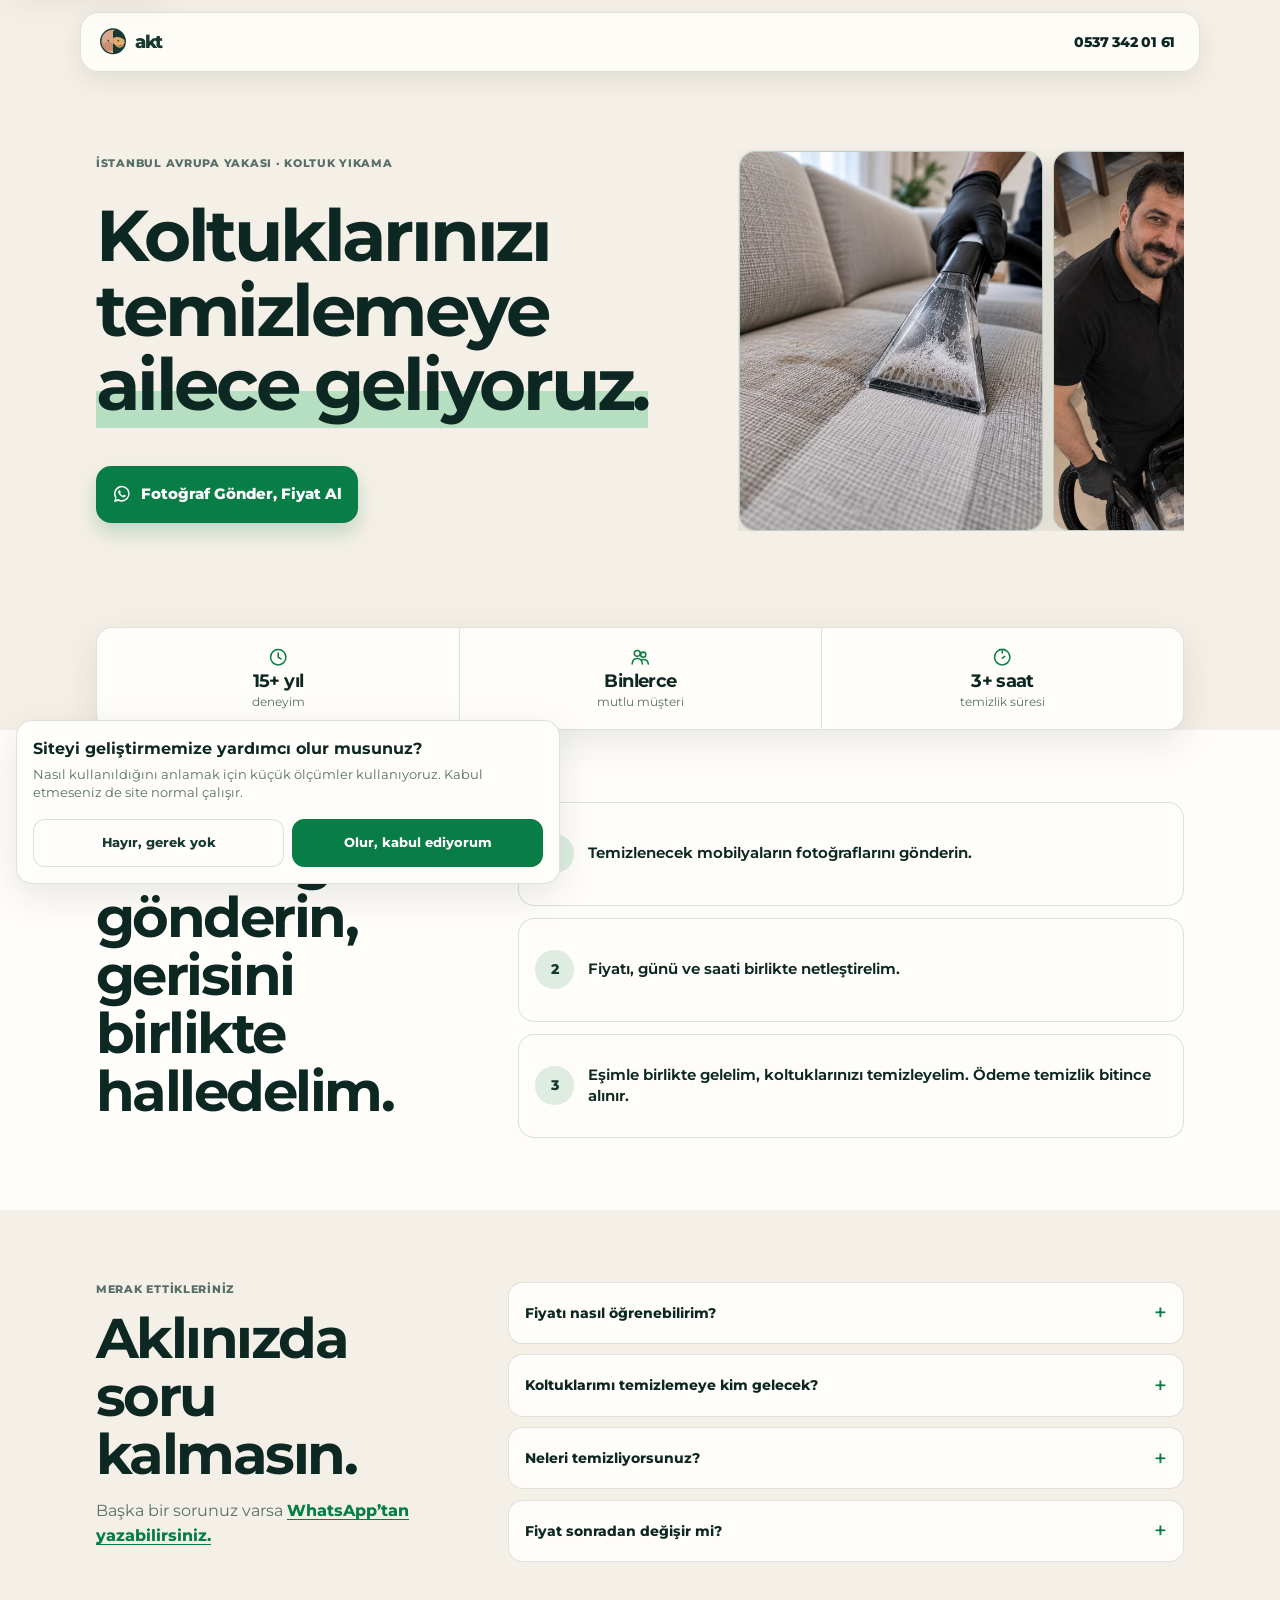
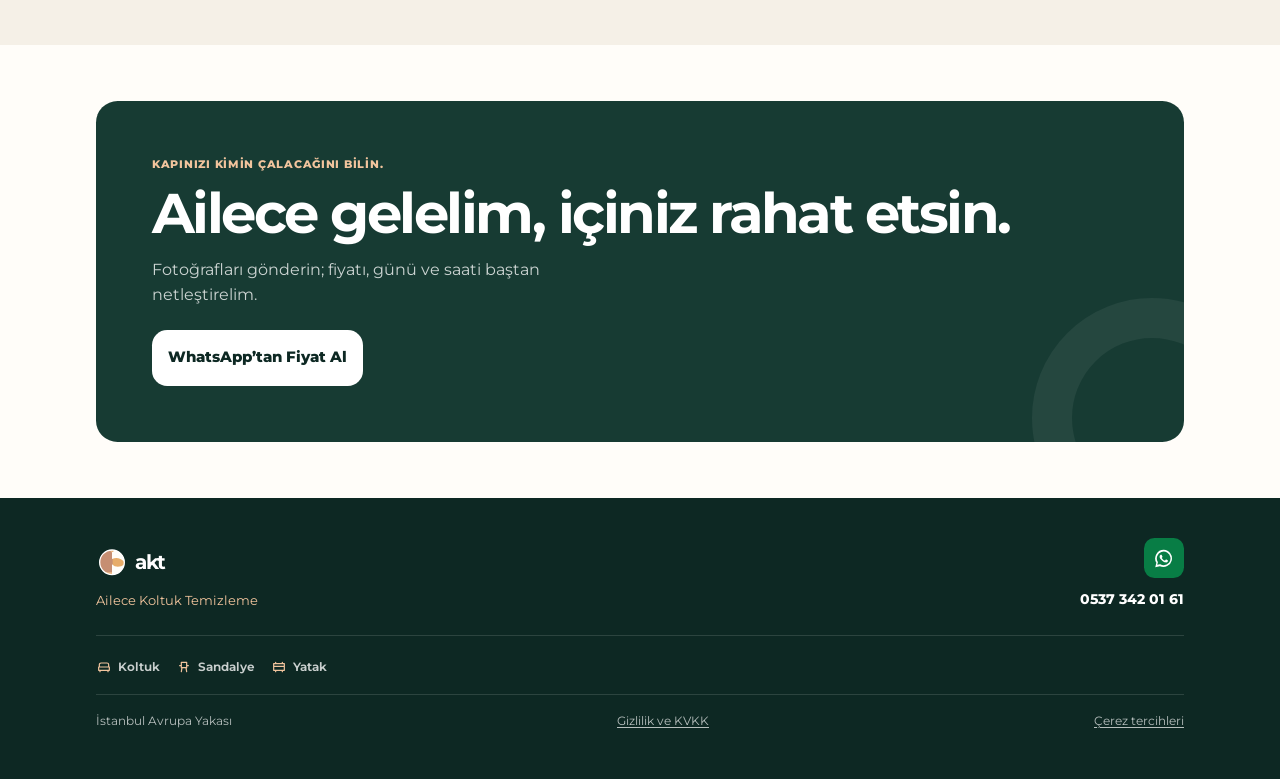
==== commit dd0eae9f: "Refine mobile landing page and gallery" ====
--- a/index.html
+++ b/index.html
@@ -3,41 +3,31 @@
   <head>
     <meta charset="utf-8">
     <meta name="viewport" content="width=device-width, initial-scale=1, viewport-fit=cover">
-
     <title>İstanbul Avrupa Yakası Koltuk Yıkama | Ailece</title>
-    <meta
-      name="description"
-      content="İstanbul Avrupa Yakası’nda 15 yılı aşkın deneyime sahip aile ekibiyle profesyonel koltuk yıkama. Fotoğraf gönderin, WhatsApp’tan fiyat alın."
-    >
+    <meta name="description" content="İstanbul Avrupa Yakası’nda eşimle birlikte verdiğimiz profesyonel koltuk yıkama hizmeti. Fotoğrafı WhatsApp’tan gönderin, fiyat ve randevuyu netleştirelim.">
     <meta name="robots" content="index, follow, max-image-preview:large">
     <meta name="theme-color" content="#173b33">
     <link rel="canonical" href="https://ailecekoltuktemizleme.com/">
     <link rel="icon" href="favicon.svg" type="image/svg+xml">
-    <link rel="preload" href="assets/images/ailece-koltuk-yikama-hero.webp" as="image" type="image/webp">
-
+    <link rel="preload" href="assets/images/galeri-04.webp" as="image" type="image/webp">
+    <link rel="preconnect" href="https://fonts.googleapis.com">
+    <link rel="preconnect" href="https://fonts.gstatic.com" crossorigin>
+    <link href="https://fonts.googleapis.com/css2?family=Montserrat:wght@400;500;600;700;800&display=swap" rel="stylesheet">
     <meta property="og:locale" content="tr_TR">
     <meta property="og:type" content="website">
     <meta property="og:site_name" content="Ailece Koltuk Yıkama">
     <meta property="og:title" content="Evinize Ailece Geliyoruz | Ailece Koltuk Yıkama">
-    <meta
-      property="og:description"
-      content="İstanbul Avrupa Yakası’nda aynı aile ekibiyle profesyonel koltuk temizliği. Fotoğrafları WhatsApp’tan gönderin, fiyatınızı öğrenin."
-    >
+    <meta property="og:description" content="İstanbul Avrupa Yakası’nda aynı aile ekibiyle profesyonel koltuk temizliği.">
     <meta property="og:url" content="https://ailecekoltuktemizleme.com/">
-    <meta property="og:image" content="https://ailecekoltuktemizleme.com/assets/images/ailece-koltuk-yikama-hero.webp">
-    <meta property="og:image:width" content="960">
-    <meta property="og:image:height" content="1200">
-    <meta property="og:image:alt" content="Bir evde koltuğu birlikte temizleyen aile ekibi">
+    <meta property="og:image" content="https://ailecekoltuktemizleme.com/assets/images/galeri-01.webp">
+    <meta property="og:image:width" content="1122">
+    <meta property="og:image:height" content="1402">
+    <meta property="og:image:alt" content="Ailece Koltuk Temizleme ekibi ve profesyonel ekipmanı">
     <meta name="twitter:card" content="summary_large_image">
     <meta name="twitter:title" content="Evinize Ailece Geliyoruz | Ailece Koltuk Yıkama">
-    <meta
-      name="twitter:description"
-      content="Koltuklarınızı profesyonelce temizliyor, her randevuya aynı aile ekibiyle geliyoruz."
-    >
-
+    <meta name="twitter:description" content="Koltuklarınızı profesyonelce temizliyor, her randevuya birlikte geliyoruz.">
     <link rel="stylesheet" href="styles.css">
     <script src="analytics-config.js"></script>
-    <script src="data/review-drafts.js" defer></script>
     <script>
       window.dataLayer = window.dataLayer || [];
       window.gtag = window.gtag || function () { window.dataLayer.push(arguments); };
@@ -50,8 +40,6 @@
       });
     </script>
     <script src="script.js" defer></script>
-
-    <!-- TODO: Add the verified Google Tag Manager or GA4 ID in analytics-config.js. -->
     <script type="application/ld+json">
       {
         "@context": "https://schema.org",
@@ -59,399 +47,130 @@
         "name": "Ailece Koltuk Yıkama",
         "url": "https://ailecekoltuktemizleme.com/",
         "telephone": "+905373420161",
-        "description": "İstanbul Avrupa Yakası'nda aile ekibiyle profesyonel koltuk ve döşeme temizliği hizmeti.",
+        "description": "İstanbul Avrupa Yakası'nda eşlerin birlikte verdiği profesyonel koltuk ve döşeme temizliği hizmeti.",
         "areaServed": [
-          {
-            "@type": "AdministrativeArea",
-            "name": "İstanbul Avrupa Yakası"
-          },
-          {
-            "@type": "AdministrativeArea",
-            "name": "Bahçelievler"
-          },
-          {
-            "@type": "AdministrativeArea",
-            "name": "Fatih"
-          }
+          { "@type": "AdministrativeArea", "name": "İstanbul Avrupa Yakası" },
+          { "@type": "AdministrativeArea", "name": "Bahçelievler" },
+          { "@type": "AdministrativeArea", "name": "Fatih" }
         ],
-        "serviceType": [
-          "Koltuk ve döşeme temizliği",
-          "Sandalye temizliği",
-          "Yatak temizliği"
-        ]
+        "serviceType": ["Koltuk ve döşeme temizliği", "Sandalye temizliği", "Yatak temizliği"]
       }
     </script>
   </head>
   <body>
     <a class="skip-link" href="#ana-icerik">Ana içeriğe geç</a>
-
     <header class="site-header">
-      <div class="container header-inner">
+      <div class="header-inner">
         <a class="brand" href="#ana-icerik" aria-label="Ailece Koltuk Yıkama ana sayfa">
           <svg class="brand-mark" viewBox="0 0 48 48" aria-hidden="true">
-            <path d="M12 28v-4a4 4 0 0 1 4-4h16a4 4 0 0 1 4 4v4M10 27a3 3 0 0 0-3 3v8h34v-8a3 3 0 0 0-6 0v2H13v-2a3 3 0 0 0-3-3Zm1 11v3m26-3v3" fill="none" stroke="currentColor" stroke-width="2.7" stroke-linecap="round" stroke-linejoin="round"/>
-            <circle cx="20" cy="16" r="2.6" fill="none" stroke="currentColor" stroke-width="2.3"/><circle cx="28" cy="16" r="2.6" fill="none" stroke="currentColor" stroke-width="2.3"/>
-            <path d="M39 7v7m-3.5-3.5h7" fill="none" stroke="currentColor" stroke-width="2.3" stroke-linecap="round"/>
+            <defs><clipPath id="brand-face"><circle cx="24" cy="23" r="18.5"/></clipPath></defs>
+            <g clip-path="url(#brand-face)">
+              <rect x="5" y="4" width="19" height="38" fill="#efbc87"/>
+              <rect x="24" y="4" width="19" height="38" fill="#e7ac69"/>
+              <path d="M3 9C9 2 20 2 25 10v28H3Z" fill="#c68e72"/>
+              <path d="M8 9c5-5 11-5 16 0v18c-4-4-10-4-16 0Z" fill="#d8a98e"/>
+              <path d="M24 8c6-5 15-3 20 5l-2 9c-5-5-11-7-18-4Z" fill="#173b33"/>
+              <path d="M24 26c5 5 12 5 19 0v16H24Z" fill="#173b33"/>
+              <path d="M29 29c3 3 7 3 10 0" fill="none" stroke="#d9a262" stroke-width="2" stroke-linecap="round"/>
+              <circle cx="17" cy="22" r="1.2" fill="#173b33"/>
+              <circle cx="32" cy="22" r="1.2" fill="#173b33"/>
+            </g>
+            <circle cx="24" cy="23" r="18.5" fill="none" stroke="currentColor" stroke-width="2"/>
           </svg>
-          <span class="brand-copy">
-            <strong>Ailece</strong>
-            <span>Koltuk Yıkama</span>
-          </span>
+          <span class="brand-word">akt</span>
         </a>
-
-        <nav class="desktop-nav" aria-label="Ana menü">
-          <a href="#neden-biz">Neden biz?</a>
-          <a href="#hizmetler">Hizmetler</a>
-          <a href="#nasil-isliyor">Nasıl işliyor?</a>
-        </nav>
-
-        <a
-          class="button button--compact button--phone"
-          href="tel:+905373420161"
-          aria-label="0537 342 01 61 numarasını ara"
-          data-phone-cta
-          data-cta-placement="header"
-        >
-          <span>0537 342 01 61</span>
-        </a>
+        <a class="phone-link" href="tel:+905373420161" aria-label="0537 342 01 61 numarasını ara" data-phone-cta data-cta-placement="header">0537 342 01 61</a>
       </div>
     </header>
 
     <main id="ana-icerik">
       <section class="hero" aria-labelledby="hero-title">
-        <div class="container hero-grid">
-          <div class="hero-copy">
-            <p class="hero-location">
-              <svg viewBox="0 0 24 24" aria-hidden="true">
-                <path d="M12 21s7-6.2 7-11.5a7 7 0 1 0-14 0C5 14.8 12 21 12 21Z" fill="none" stroke="currentColor" stroke-width="1.8" stroke-linecap="round" stroke-linejoin="round"/>
-                <circle cx="12" cy="9.5" r="2.3" fill="none" stroke="currentColor" stroke-width="1.8"/>
-              </svg>
-              İstanbul Avrupa Yakası
-            </p>
-            <h1 id="hero-title">
-              Koltuklarınızı temizlemeye
-              <span class="message-underline message-underline--problem">tanımadığınız birileri</span>
-              olarak değil,
-              <span class="message-underline message-underline--solution">ailece geliyoruz.</span>
-            </h1>
-
-            <p class="hero-lede">
-              15 yılı aşkın deneyimimiz ve profesyonel ekipmanlarımızla, ortalama 3 saat süren özenli bir koltuk temizliği sunuyoruz.
-            </p>
-
-            <div class="hero-action">
-              <a
-                class="button button--primary button--large"
-                href="https://wa.me/905373420161?text=Merhaba%2C%20koltuklar%C4%B1m%C4%B1%20y%C4%B1katmak%20istiyorum.%20Foto%C4%9Fraflar%C4%B1%20g%C3%B6nderip%20fiyat%20alabilir%20miyim%3F"
-                target="_blank"
-                rel="noopener noreferrer"
-                data-whatsapp-cta
-                data-cta-placement="hero"
-              >
-                <svg viewBox="0 0 24 24" aria-hidden="true">
-                  <path d="M12 2a9.6 9.6 0 0 0-8.25 14.5L2.5 21.5l5.12-1.2A9.57 9.57 0 1 0 12 2Zm0 17.25a7.6 7.6 0 0 1-3.88-1.06l-.37-.22-3.02.71.75-2.94-.24-.38A7.6 7.6 0 1 1 12 19.25Zm4.18-5.68c-.23-.11-1.36-.67-1.57-.75-.21-.07-.36-.11-.52.12-.15.22-.59.74-.73.89-.13.15-.27.17-.5.06-.22-.12-.95-.35-1.81-1.12a6.77 6.77 0 0 1-1.25-1.55c-.13-.23-.01-.35.1-.46.1-.1.23-.27.34-.4.11-.13.15-.23.23-.38.07-.15.03-.28-.02-.4-.06-.11-.52-1.24-.71-1.7-.18-.45-.38-.39-.52-.4h-.44c-.15 0-.4.06-.61.29-.21.22-.8.78-.8 1.9s.82 2.21.93 2.36c.11.15 1.6 2.44 3.87 3.42.54.23.96.37 1.29.48.54.17 1.03.15 1.42.09.43-.07 1.36-.56 1.55-1.09.19-.54.19-1 .13-1.09-.05-.1-.2-.15-.43-.26Z" fill="currentColor"/>
-                </svg>
-                Fotoğraf Gönder, Fiyat &amp; Randevu Al
-              </a>
-            </div>
-          </div>
-
-          <div class="hero-card">
-            <div class="photo-wrap hero-photo">
-              <img
-                src="assets/images/ailece-koltuk-yikama-hero.webp"
-                width="960"
-                height="1200"
-                alt="Bir evde koltuğu birlikte temizleyen aile ekibi"
-                fetchpriority="high"
-                decoding="async"
-              >
+        <div class="container">
+          <p class="eyebrow">İstanbul Avrupa Yakası · Koltuk yıkama</p>
+          <h1 id="hero-title">Koltuklarınızı temizlemeye <span>ailece geliyoruz.</span></h1>
+          <a class="button button--primary" href="https://wa.me/905373420161?text=Merhaba%2C%20koltuklar%C4%B1m%C4%B1%20y%C4%B1katmak%20istiyorum.%20Foto%C4%9Fraflar%C4%B1%20g%C3%B6nderip%20fiyat%20alabilir%20miyim%3F" target="_blank" rel="noopener noreferrer" data-whatsapp-cta data-cta-placement="hero">
+            <svg viewBox="0 0 24 24" aria-hidden="true"><path d="M12 2a9.6 9.6 0 0 0-8.25 14.5L2.5 21.5l5.12-1.2A9.57 9.57 0 1 0 12 2Zm0 17.25a7.6 7.6 0 0 1-3.88-1.06l-.37-.22-3.02.71.75-2.94-.24-.38A7.6 7.6 0 1 1 12 19.25Zm4.18-5.68c-.23-.11-1.36-.67-1.57-.75-.21-.07-.36-.11-.52.12-.15.22-.59.74-.73.89-.13.15-.27.17-.5.06-.22-.12-.95-.35-1.81-1.12a6.77 6.77 0 0 1-1.25-1.55c-.13-.23-.01-.35.1-.46.1-.1.23-.27.34-.4.11-.13.15-.23.23-.38.07-.15.03-.28-.02-.4-.06-.11-.52-1.24-.71-1.7-.18-.45-.38-.39-.52-.4h-.44c-.15 0-.4.06-.61.29-.21.22-.8.78-.8 1.9s.82 2.21.93 2.36c.11.15 1.6 2.44 3.87 3.42.54.23.96.37 1.29.48.54.17 1.03.15 1.42.09.43-.07 1.36-.56 1.55-1.09.19-.54.19-1 .13-1.09-.05-.1-.2-.15-.43-.26Z" fill="currentColor"/></svg>
+            Fotoğraf Gönder, Fiyat Al
+          </a>
+          <div class="hero-gallery-shell">
+            <div class="hero-gallery" aria-label="Ailece koltuk temizliği tanıtım görselleri" data-hero-gallery>
+              <figure><img src="assets/images/galeri-04.webp" width="1145" height="1374" alt="Koltuk yıkama başlığıyla yakın temizlik uygulaması" fetchpriority="high" decoding="async"></figure>
+              <figure><img src="assets/images/galeri-01.webp" width="1122" height="1402" alt="Ailece Koltuk Temizleme ekibi ve profesyonel ekipmanı" loading="lazy" decoding="async"></figure>
+              <figure><img src="assets/images/galeri-03.webp" width="1122" height="1402" alt="Koltuk temizleme makinesi ve çalışma alanı" loading="lazy" decoding="async"></figure>
+              <figure><img src="assets/images/galeri-02.webp" width="1122" height="1402" alt="Koltuk temizleme makinesinin su haznesi" loading="lazy" decoding="async"></figure>
+              <figure data-gallery-clone aria-hidden="true"><img src="assets/images/galeri-04.webp" width="1145" height="1374" alt="" loading="lazy" decoding="async"></figure>
             </div>
           </div>
         </div>
       </section>
 
-      <section class="trust-strip" aria-labelledby="guven-basligi">
-        <div class="container">
-          <h2 class="sr-only" id="guven-basligi">Bize neden güvenebilirsiniz?</h2>
-          <div class="trust-grid">
-            <div class="trust-item">
-              <svg viewBox="0 0 24 24" aria-hidden="true">
-                <path d="M12 21a9 9 0 1 0 0-18 9 9 0 0 0 0 18Z" fill="none" stroke="currentColor" stroke-width="1.8"/>
-                <path d="M12 7v5l3.2 2" fill="none" stroke="currentColor" stroke-width="1.8" stroke-linecap="round" stroke-linejoin="round"/>
-              </svg>
-              <p><strong>15+ yıl</strong><span>deneyim</span></p>
-            </div>
-            <div class="trust-item">
-              <svg viewBox="0 0 24 24" aria-hidden="true">
-                <path d="M8.5 11a3.5 3.5 0 1 0 0-7 3.5 3.5 0 0 0 0 7Zm7 1a3 3 0 1 0 0-6 3 3 0 0 0 0 6ZM2.5 20c.3-4.4 2.3-6.6 6-6.6s5.7 2.2 6 6.6m0-5.2c.4-.1.7-.1 1.1-.1 3.5 0 5.5 1.8 5.9 5.3" fill="none" stroke="currentColor" stroke-width="1.8" stroke-linecap="round"/>
-              </svg>
-              <p><strong>On binlerce</strong><span>mutlu müşteri</span></p>
-            </div>
-            <div class="trust-item">
-              <svg viewBox="0 0 24 24" aria-hidden="true">
-                <circle cx="12" cy="13" r="8" fill="none" stroke="currentColor" stroke-width="1.8"/>
-                <path d="M9 3h6M12 5v2m0 6 3-2" fill="none" stroke="currentColor" stroke-width="1.8" stroke-linecap="round" stroke-linejoin="round"/>
-              </svg>
-              <p><strong>3+ saat</strong><span>temizlik süresi</span></p>
-            </div>
-          </div>
-        </div>
-      </section>
-
-      <section class="customer-reviews section" aria-labelledby="yorumlar-basligi" data-customer-reviews hidden>
-        <div class="container">
-          <div class="customer-reviews-heading">
-            <p class="section-kicker">Müşterilerimizden</p>
-            <h2 id="yorumlar-basligi">Temizlik sonrası gelen mesajlar.</h2>
-          </div>
-
-          <div class="customer-review-slider" data-customer-review-slider></div>
-        </div>
-      </section>
-
-      <section class="family-section section" id="neden-biz" aria-labelledby="aile-basligi">
-        <div class="container family-grid">
-          <div class="photo-wrap family-photo">
-            <img
-              src="assets/images/ayni-aile-ekibi.webp"
-              width="800"
-              height="1000"
-              alt="Temizlik ekipmanıyla eve birlikte gelen aile ekibi"
-              loading="lazy"
-              decoding="async"
-            >
-            <ul class="check-list" role="list">
-                <li>
-                  <svg viewBox="0 0 20 20" aria-hidden="true"><path d="m4 10.5 3.5 3.5L16 5.5" fill="none" stroke="currentColor" stroke-width="2.2" stroke-linecap="round" stroke-linejoin="round"/></svg>
-                  Randevunuza aynı aile ekibi birlikte gelir.
-                </li>
-                <li>
-                  <svg viewBox="0 0 20 20" aria-hidden="true"><path d="m4 10.5 3.5 3.5L16 5.5" fill="none" stroke="currentColor" stroke-width="2.2" stroke-linecap="round" stroke-linejoin="round"/></svg>
-                  Randevu günü, saati ve ücret baştan netleşir.
-                </li>
-                <li>
-                  <svg viewBox="0 0 20 20" aria-hidden="true"><path d="m4 10.5 3.5 3.5L16 5.5" fill="none" stroke="currentColor" stroke-width="2.2" stroke-linecap="round" stroke-linejoin="round"/></svg>
-                  Kapsam değişmedikçe konuşulan fiyat değişmez.
-                </li>
-            </ul>
-          </div>
-
-          <div class="family-copy">
-            <p class="section-kicker">Eşimle birlikte geliyoruz</p>
-            <h2 id="aile-basligi">Evinize gelecek ekibi baştan tanıyın.</h2>
-
-            <p class="section-lede family-summary">
-              Eşimle bu işi 15 yılı aşkın süredir omuz omuza yapıyoruz. Her randevuya birlikte geliyor, evinize ve eşyalarınıza kendi evimizdeki gibi özen gösteriyoruz. Siz de kimin geleceğini baştan bilmenin rahatlığını yaşıyorsunuz.
-            </p>
-          </div>
-
-        </div>
-      </section>
-
-      <section class="services section" id="hizmetler" aria-labelledby="hizmetler-basligi">
-        <div class="container">
-          <h2 class="section-kicker services-title" id="hizmetler-basligi">Hizmetlerimiz</h2>
-
-          <div class="service-grid">
-            <article class="service-card">
-              <div class="service-icon">
-                <svg viewBox="0 0 32 32" aria-hidden="true">
-                  <path d="M7 15v-3.5A4.5 4.5 0 0 1 11.5 7h9a4.5 4.5 0 0 1 4.5 4.5V15M5 14a3 3 0 0 0-3 3v7h28v-7a3 3 0 0 0-6 0v2H8v-2a3 3 0 0 0-3-3Zm1 10v3m20-3v3" fill="none" stroke="currentColor" stroke-width="2" stroke-linecap="round" stroke-linejoin="round"/>
-                </svg>
-              </div>
-              <h3>Koltuk</h3>
-            </article>
-
-            <article class="service-card">
-              <div class="service-icon">
-                <svg viewBox="0 0 32 32" aria-hidden="true">
-                  <path d="M10 16V7a3 3 0 0 1 3-3h6a3 3 0 0 1 3 3v9M8 16h16v6H8v-6Zm3 6v6m10-6v6" fill="none" stroke="currentColor" stroke-width="2" stroke-linecap="round" stroke-linejoin="round"/>
-                </svg>
-              </div>
-              <h3>Sandalye</h3>
-            </article>
-
-            <article class="service-card">
-              <div class="service-icon">
-                <svg viewBox="0 0 32 32" aria-hidden="true">
-                  <path d="M4 11h24v13H4V11Zm3 0V8h7a4 4 0 0 1 4 4m10 8H4m2 4v4m20-4v4" fill="none" stroke="currentColor" stroke-width="2" stroke-linecap="round" stroke-linejoin="round"/>
-                </svg>
-              </div>
-              <h3>Yatak</h3>
-            </article>
-
-            <article class="service-card service-card--all">
-              <div class="service-icon">
-                <svg viewBox="0 0 32 32" aria-hidden="true">
-                  <path d="M7 20h18M9 20v6m14-6v6M10 15h12a3 3 0 0 1 3 3v2H7v-2a3 3 0 0 1 3-3Zm1-3 2-3 3 3 3-5 3 5" fill="none" stroke="currentColor" stroke-width="2" stroke-linecap="round" stroke-linejoin="round"/>
-                </svg>
-              </div>
-              <h3>Diğer tekstil mobilyaları</h3>
-            </article>
-          </div>
+      <section class="proof" aria-labelledby="guven-basligi">
+        <div class="container proof-grid">
+          <h2 class="sr-only" id="guven-basligi">Hizmet deneyimimiz</h2>
+          <p><svg viewBox="0 0 24 24" aria-hidden="true"><path d="M12 21a9 9 0 1 0 0-18 9 9 0 0 0 0 18Z" fill="none" stroke="currentColor" stroke-width="1.8"/><path d="M12 7v5l3.2 2" fill="none" stroke="currentColor" stroke-width="1.8" stroke-linecap="round"/></svg><strong>15+ yıl</strong><span>deneyim</span></p>
+          <p><svg viewBox="0 0 24 24" aria-hidden="true"><path d="M8.5 11a3.5 3.5 0 1 0 0-7 3.5 3.5 0 0 0 0 7Zm7 1a3 3 0 1 0 0-6 3 3 0 0 0 0 6ZM2.5 20c.3-4.4 2.3-6.6 6-6.6s5.7 2.2 6 6.6m0-5.2c.4-.1.7-.1 1.1-.1 3.5 0 5.5 1.8 5.9 5.3" fill="none" stroke="currentColor" stroke-width="1.8" stroke-linecap="round"/></svg><strong>Binlerce</strong><span>mutlu müşteri</span></p>
+          <p><svg viewBox="0 0 24 24" aria-hidden="true"><path d="M12 21a9 9 0 1 0 0-18 9 9 0 0 0 0 18Z" fill="none" stroke="currentColor" stroke-width="1.8"/><path d="M9 3h6M12 5v2m0 6 3-2" fill="none" stroke="currentColor" stroke-width="1.8" stroke-linecap="round"/></svg><strong>3+ saat</strong><span>temizlik süresi</span></p>
         </div>
       </section>
 
       <section class="process section" id="nasil-isliyor" aria-labelledby="surec-basligi">
         <div class="container">
-          <div class="section-heading section-heading--center">
-            <p class="section-kicker">Basit ve net süreç</p>
-            <h2 id="surec-basligi">Temiz koltuklara üç adımda ulaşın.</h2>
-          </div>
-
+          <p class="eyebrow">Nasıl ilerliyoruz?</p>
+          <h2 id="surec-basligi">Siz fotoğrafı gönderin, gerisini birlikte halledelim.</h2>
           <ol class="process-list">
-            <li>
-              <span class="step-number">1</span>
-              <p>Temizlenecek mobilyaların fotoğraflarını gönderin.</p>
-            </li>
-            <li>
-              <span class="step-number">2</span>
-              <p>Fiyatı, günü ve saati netleştirin.</p>
-            </li>
-            <li>
-              <span class="step-number">3</span>
-              <p>Evinize aynı aile ekibi gelsin, koltuklarınız temizlensin.</p>
-            </li>
+            <li><span>1</span><p>Temizlenecek mobilyaların fotoğraflarını gönderin.</p></li>
+            <li><span>2</span><p>Fiyatı, günü ve saati birlikte netleştirelim.</p></li>
+            <li><span>3</span><p>Eşimle birlikte gelelim, koltuklarınızı temizleyelim. Ödeme temizlik bitince alınır.</p></li>
           </ol>
-
         </div>
       </section>
 
-      <section class="faq section" aria-labelledby="sss-basligi">
-        <div class="container faq-shell">
-          <div class="faq-intro">
-            <p class="section-kicker">Merak ettikleriniz</p>
-            <h2 id="sss-basligi">Kısa ve net cevaplar.</h2>
-            <p>
-              Başka bir sorunuz varsa
-              <a
-                class="inline-whatsapp-link"
-                href="https://wa.me/905373420161?text=Merhaba%2C%20koltuklar%C4%B1m%C4%B1%20y%C4%B1katmak%20istiyorum.%20Foto%C4%9Fraflar%C4%B1%20g%C3%B6nderip%20fiyat%20alabilir%20miyim%3F"
-                target="_blank"
-                rel="noopener noreferrer"
-                data-whatsapp-cta
-                data-cta-placement="faq_intro"
-              >WhatsApp’tan yazabilirsiniz.</a>
-            </p>
-          </div>
-
-          <div class="faq-carousel" data-faq-carousel>
-            <div class="faq-stage" data-faq-stage>
-              <article class="faq-card">
-                <div class="faq-card__heading"><span>1.</span><h3>Fiyatı nasıl öğrenebilirim?</h3></div>
-                <p>Fotoğrafları WhatsApp’tan gönderin; net fiyatı paylaşalım. 📷</p>
-              </article>
-              <article class="faq-card">
-                <div class="faq-card__heading"><span>2.</span><h3>Koltuklarımı temizlemeye kim gelecek?</h3></div>
-                <p>Her randevuya eşimle birlikte, aynı aile ekibi olarak geliyoruz.</p>
-              </article>
-              <article class="faq-card">
-                <div class="faq-card__heading"><span>3.</span><h3>Neleri temizliyorsunuz?</h3></div>
-                <p>Koltuk, kumaş sandalye, yatak ve uygun kumaş yüzeyleri.</p>
-              </article>
-              <article class="faq-card">
-                <div class="faq-card__heading"><span>4.</span><h3>Fiyat sonradan değişir mi?</h3></div>
-                <p>Kapsam değişmedikçe konuştuğumuz fiyat değişmez.</p>
-              </article>
-              <article class="faq-card">
-                <div class="faq-card__heading"><span>5.</span><h3>Koltuklar ne zaman kurur?</h3></div>
-                <p>Kumaşa, mevsime ve havalandırmaya göre değişir; işlem sırasında bilgi veririz.</p>
-              </article>
-              <article class="faq-card">
-                <div class="faq-card__heading"><span>6.</span><h3>Temizlik öncesi ne yapmalıyım?</h3></div>
-                <p>Koltukların üzerindeki küçük eşyaları kaldırmanız yeterli. 👍</p>
-              </article>
-              <article class="faq-card">
-                <div class="faq-card__heading"><span>7.</span><h3>Her leke çıkar mı?</h3></div>
-                <p>Sonuç lekenin türüne ve ne kadar beklediğine bağlıdır; önce fotoğraftan bakalım.</p>
-              </article>
-              <article class="faq-card">
-                <div class="faq-card__heading"><span>8.</span><h3>Nerelere hizmet veriyorsunuz?</h3></div>
-                <p>İstanbul Avrupa Yakası’nda hizmet veriyoruz.</p>
-              </article>
-            </div>
-
-            <div class="faq-controls" aria-label="Sık sorulan sorular arasında gezinme">
-              <button type="button" data-faq-prev aria-label="Önceki soru">
-                <svg viewBox="0 0 20 20" aria-hidden="true"><path d="m12.5 4-6 6 6 6" fill="none" stroke="currentColor" stroke-width="2" stroke-linecap="round" stroke-linejoin="round"/></svg>
-              </button>
-              <span class="sr-only" aria-live="polite" data-faq-live></span>
-              <button type="button" data-faq-next aria-label="Sonraki soru">
-                <svg viewBox="0 0 20 20" aria-hidden="true"><path d="m7.5 4 6 6-6 6" fill="none" stroke="currentColor" stroke-width="2" stroke-linecap="round" stroke-linejoin="round"/></svg>
-              </button>
-            </div>
+      <section class="faq section" id="sss" aria-labelledby="sss-basligi">
+        <div class="container">
+          <p class="eyebrow">Merak ettikleriniz</p>
+          <h2 id="sss-basligi">Aklınızda soru kalmasın.</h2>
+          <p class="section-copy">Başka bir sorunuz varsa <a href="https://wa.me/905373420161?text=Merhaba%2C%20koltuklar%C4%B1m%C4%B1%20y%C4%B1katmak%20istiyorum.%20Foto%C4%9Fraflar%C4%B1%20g%C3%B6nderip%20fiyat%20alabilir%20miyim%3F" target="_blank" rel="noopener noreferrer" data-whatsapp-cta data-cta-placement="faq_intro">WhatsApp’tan yazabilirsiniz.</a></p>
+          <div class="faq-list">
+            <details><summary>Fiyatı nasıl öğrenebilirim?</summary><p>Fotoğrafları WhatsApp’tan gönderin; net fiyatı paylaşalım.</p></details>
+            <details><summary>Koltuklarımı temizlemeye kim gelecek?</summary><p>Her randevuya eşimle birlikte, aynı aile ekibi olarak geliyoruz.</p></details>
+            <details><summary>Neleri temizliyorsunuz?</summary><p>Koltuk, kumaş sandalye, yatak ve uygun kumaş yüzeyleri.</p></details>
+            <details><summary>Fiyat sonradan değişir mi?</summary><p>Kapsam değişmedikçe konuştuğumuz fiyat değişmez.</p></details>
           </div>
         </div>
       </section>
 
       <section class="final-cta section" aria-labelledby="son-cta-basligi">
         <div class="container final-cta__inner">
-          <div>
-            <p class="section-kicker">Evinize ailece geliyoruz</p>
-            <h2 id="son-cta-basligi">Ailece gelelim, koltuklarınızı içiniz rahat temizletin.</h2>
-            <p>Fotoğrafları gönderin; fiyatı ve randevuyu baştan netleştirelim.</p>
-          </div>
-          <a
-            class="button button--light button--large"
-            href="https://wa.me/905373420161?text=Merhaba%2C%20koltuklar%C4%B1m%C4%B1%20y%C4%B1katmak%20istiyorum.%20Foto%C4%9Fraflar%C4%B1%20g%C3%B6nderip%20fiyat%20alabilir%20miyim%3F"
-            target="_blank"
-            rel="noopener noreferrer"
-            data-whatsapp-cta
-            data-cta-placement="final_cta"
-          >
-            <svg viewBox="0 0 24 24" aria-hidden="true">
-              <path d="M12 2a9.6 9.6 0 0 0-8.25 14.5L2.5 21.5l5.12-1.2A9.57 9.57 0 1 0 12 2Zm0 17.25a7.6 7.6 0 0 1-3.88-1.06l-.37-.22-3.02.71.75-2.94-.24-.38A7.6 7.6 0 1 1 12 19.25Zm4.18-5.68c-.23-.11-1.36-.67-1.57-.75-.21-.07-.36-.11-.52.12-.15.22-.59.74-.73.89-.13.15-.27.17-.5.06-.22-.12-.95-.35-1.81-1.12a6.77 6.77 0 0 1-1.25-1.55c-.13-.23-.01-.35.1-.46.1-.1.23-.27.34-.4.11-.13.15-.23.23-.38.07-.15.03-.28-.02-.4-.06-.11-.52-1.24-.71-1.7-.18-.45-.38-.39-.52-.4h-.44c-.15 0-.4.06-.61.29-.21.22-.8.78-.8 1.9s.82 2.21.93 2.36c.11.15 1.6 2.44 3.87 3.42.54.23.96.37 1.29.48.54.17 1.03.15 1.42.09.43-.07 1.36-.56 1.55-1.09.19-.54.19-1 .13-1.09-.05-.1-.2-.15-.43-.26Z" fill="currentColor"/>
-            </svg>
-            WhatsApp’tan Fiyat Al
-          </a>
+          <p class="eyebrow">Kapınızı kimin çalacağını bilin.</p>
+          <h2 id="son-cta-basligi">Ailece gelelim, içiniz rahat etsin.</h2>
+          <p>Fotoğrafları gönderin; fiyatı, günü ve saati baştan netleştirelim.</p>
+          <a class="button button--light" href="https://wa.me/905373420161?text=Merhaba%2C%20koltuklar%C4%B1m%C4%B1%20y%C4%B1katmak%20istiyorum.%20Foto%C4%9Fraflar%C4%B1%20g%C3%B6nderip%20fiyat%20alabilir%20miyim%3F" target="_blank" rel="noopener noreferrer" data-whatsapp-cta data-cta-placement="final_cta">WhatsApp’tan Fiyat Al</a>
         </div>
       </section>
     </main>
 
     <footer class="site-footer">
       <div class="container footer-inner">
-        <div class="footer-brand">
-          <strong>Ailece Koltuk Yıkama</strong>
-          <p>Eşimle geliyoruz.</p>
-        </div>
-        <div class="footer-actions">
-          <a class="footer-phone" href="tel:+905373420161" data-phone-cta data-cta-placement="footer">0537 342 01 61</a>
-        </div>
+        <div class="footer-brand"><div class="footer-brand-line"><svg viewBox="0 0 48 48" aria-hidden="true"><defs><clipPath id="footer-face"><circle cx="24" cy="23" r="18.5"/></clipPath></defs><g clip-path="url(#footer-face)"><rect x="5" y="4" width="19" height="38" fill="#efbc87"/><rect x="24" y="4" width="19" height="38" fill="#e7ac69"/><path d="M3 9C9 2 20 2 25 10v28H3Z" fill="#c68e72"/><path d="M24 8c6-5 15-3 20 5l-2 9c-5-5-11-7-18-4Z" fill="#fffdf9"/><path d="M24 26c5 5 12 5 19 0v16H24Z" fill="#fffdf9"/></g><circle cx="24" cy="23" r="18.5" fill="none" stroke="currentColor" stroke-width="2"/></svg><strong>akt</strong></div><p>Ailece Koltuk Temizleme</p></div>
+        <div class="footer-actions"><a class="footer-whatsapp" href="https://wa.me/905373420161?text=Merhaba%2C%20koltuklar%C4%B1m%C4%B1%20y%C4%B1katmak%20istiyorum.%20Foto%C4%9Fraflar%C4%B1%20g%C3%B6nderip%20fiyat%20alabilir%20miyim%3F" target="_blank" rel="noopener noreferrer" aria-label="WhatsApp’tan fiyat al" data-whatsapp-cta data-cta-placement="footer"><svg viewBox="0 0 24 24" aria-hidden="true"><path d="M12 2a9.6 9.6 0 0 0-8.25 14.5L2.5 21.5l5.12-1.2A9.57 9.57 0 1 0 12 2Zm0 17.25a7.6 7.6 0 0 1-3.88-1.06l-.37-.22-3.02.71.75-2.94-.24-.38A7.6 7.6 0 1 1 12 19.25Zm4.18-5.68c-.23-.11-1.36-.67-1.57-.75-.21-.07-.36-.11-.52.12-.15.22-.59.74-.73.89-.13.15-.27.17-.5.06-.22-.12-.95-.35-1.81-1.12a6.77 6.77 0 0 1-1.25-1.55c-.13-.23-.01-.35.1-.46.1-.1.23-.27.34-.4.11-.13.15-.23.23-.38.07-.15.03-.28-.02-.4-.06-.11-.52-1.24-.71-1.7-.18-.45-.38-.39-.52-.4h-.44c-.15 0-.4.06-.61.29-.21.22-.8.78-.8 1.9s.82 2.21.93 2.36c.11.15 1.6 2.44 3.87 3.42.54.23.96.37 1.29.48.54.17 1.03.15 1.42.09.43-.07 1.36-.56 1.55-1.09.19-.54.19-1 .13-1.09-.05-.1-.2-.15-.43-.26Z" fill="currentColor"/></svg></a><a href="tel:+905373420161" data-phone-cta data-cta-placement="footer">0537 342 01 61</a></div>
       </div>
-      <div class="container footer-meta">
-        <span>İstanbul Avrupa Yakası</span>
-        <nav class="footer-links" aria-label="Yasal bağlantılar">
-          <a href="/kvkk/">Gizlilik ve KVKK</a>
-          <button type="button" data-cookie-settings hidden>Çerez tercihleri</button>
-        </nav>
+      <div class="container footer-services" aria-label="Temizlediğimiz yüzeyler">
+        <span><svg viewBox="0 0 24 24" aria-hidden="true"><path d="M5 12V8.5A2.5 2.5 0 0 1 7.5 6h9A2.5 2.5 0 0 1 19 8.5V12m-15 0h16v5H4Zm2 5v2m12-2v2" fill="none" stroke="currentColor" stroke-width="1.8" stroke-linecap="round" stroke-linejoin="round"/></svg>Koltuk</span>
+        <span><svg viewBox="0 0 24 24" aria-hidden="true"><path d="M8 5h8v8H8zm1 8-1 6m7-6 1 6M5.5 10H8m8 0h2.5" fill="none" stroke="currentColor" stroke-width="1.8" stroke-linecap="round" stroke-linejoin="round"/></svg>Sandalye</span>
+        <span><svg viewBox="0 0 24 24" aria-hidden="true"><path d="M4 7h16v10H4zM4 11h16M7 7V5m10 2V5m-10 12v2m10-2v2" fill="none" stroke="currentColor" stroke-width="1.8" stroke-linecap="round" stroke-linejoin="round"/></svg>Yatak</span>
       </div>
+      <div class="container footer-meta"><span>İstanbul Avrupa Yakası</span><a href="/kvkk/">Gizlilik ve KVKK</a><button type="button" data-cookie-settings hidden>Çerez tercihleri</button></div>
     </footer>
 
     <div class="mobile-cta is-hidden" aria-hidden="true" inert>
-      <a
-        aria-label="WhatsApp’tan fotoğraf gönderip fiyat al"
-        href="https://wa.me/905373420161?text=Merhaba%2C%20koltuklar%C4%B1m%C4%B1%20y%C4%B1katmak%20istiyorum.%20Foto%C4%9Fraflar%C4%B1%20g%C3%B6nderip%20fiyat%20alabilir%20miyim%3F"
-        target="_blank"
-        rel="noopener noreferrer"
-        data-whatsapp-cta
-        data-cta-placement="sticky_mobile"
-      >
-        <svg viewBox="0 0 24 24" aria-hidden="true">
-          <path d="M12 2a9.6 9.6 0 0 0-8.25 14.5L2.5 21.5l5.12-1.2A9.57 9.57 0 1 0 12 2Zm0 17.25a7.6 7.6 0 0 1-3.88-1.06l-.37-.22-3.02.71.75-2.94-.24-.38A7.6 7.6 0 1 1 12 19.25Zm4.18-5.68c-.23-.11-1.36-.67-1.57-.75-.21-.07-.36-.11-.52.12-.15.22-.59.74-.73.89-.13.15-.27.17-.5.06-.22-.12-.95-.35-1.81-1.12a6.77 6.77 0 0 1-1.25-1.55c-.13-.23-.01-.35.1-.46.1-.1.23-.27.34-.4.11-.13.15-.23.23-.38.07-.15.03-.28-.02-.4-.06-.11-.52-1.24-.71-1.7-.18-.45-.38-.39-.52-.4h-.44c-.15 0-.4.06-.61.29-.21.22-.8.78-.8 1.9s.82 2.21.93 2.36c.11.15 1.6 2.44 3.87 3.42.54.23.96.37 1.29.48.54.17 1.03.15 1.42.09.43-.07 1.36-.56 1.55-1.09.19-.54.19-1 .13-1.09-.05-.1-.2-.15-.43-.26Z" fill="currentColor"/>
-        </svg>
+      <a aria-label="WhatsApp’tan fotoğraf gönderip fiyat al" href="https://wa.me/905373420161?text=Merhaba%2C%20koltuklar%C4%B1m%C4%B1%20y%C4%B1katmak%20istiyorum.%20Foto%C4%9Fraflar%C4%B1%20g%C3%B6nderip%20fiyat%20alabilir%20miyim%3F" target="_blank" rel="noopener noreferrer" data-whatsapp-cta data-cta-placement="sticky_mobile">
+        <svg viewBox="0 0 24 24" aria-hidden="true"><path d="M12 2a9.6 9.6 0 0 0-8.25 14.5L2.5 21.5l5.12-1.2A9.57 9.57 0 1 0 12 2Zm0 17.25a7.6 7.6 0 0 1-3.88-1.06l-.37-.22-3.02.71.75-2.94-.24-.38A7.6 7.6 0 1 1 12 19.25Zm4.18-5.68c-.23-.11-1.36-.67-1.57-.75-.21-.07-.36-.11-.52.12-.15.22-.59.74-.73.89-.13.15-.27.17-.5.06-.22-.12-.95-.35-1.81-1.12a6.77 6.77 0 0 1-1.25-1.55c-.13-.23-.01-.35.1-.46.1-.1.23-.27.34-.4.11-.13.15-.23.23-.38.07-.15.03-.28-.02-.4-.06-.11-.52-1.24-.71-1.7-.18-.45-.38-.39-.52-.4h-.44c-.15 0-.4.06-.61.29-.21.22-.8.78-.8 1.9s.82 2.21.93 2.36c.11.15 1.6 2.44 3.87 3.42.54.23.96.37 1.29.48.54.17 1.03.15 1.42.09.43-.07 1.36-.56 1.55-1.09.19-.54.19-1 .13-1.09-.05-.1-.2-.15-.43-.26Z" fill="currentColor"/></svg>
       </a>
     </div>
 
-    <section class="consent-banner" data-consent-banner aria-label="Çerez tercihleri" hidden>
-      <div>
-        <strong>Gizlilik tercihiniz</strong>
-        <p>Analitik çerezler siteyi nasıl kullandığınızı anlamamıza yardımcı olur. İzin vermeseniz de site normal şekilde çalışır.</p>
-      </div>
-      <div class="consent-actions">
-        <button class="button consent-button consent-button--secondary" type="button" data-consent-reject>Sadece gerekli</button>
-        <button class="button consent-button" type="button" data-consent-accept>İzin ver</button>
-      </div>
+    <section class="consent-banner" data-consent-banner aria-label="Çerez tercihi" hidden>
+      <div><strong>Siteyi geliştirmemize yardımcı olur musunuz?</strong><p>Nasıl kullanıldığını anlamak için küçük ölçümler kullanıyoruz. Kabul etmeseniz de site normal çalışır.</p></div>
+      <div class="consent-actions"><button type="button" data-consent-reject>Hayır, gerek yok</button><button type="button" data-consent-accept>Olur, kabul ediyorum</button></div>
     </section>
   </body>
 </html>
--- a/styles.css
+++ b/styles.css
@@ -1,1504 +1,204 @@
 :root {
   --ink: #173b33;
-  --ink-deep: #0e2924;
-  --ink-muted: #4d655f;
+  --ink-deep: #0d2823;
+  --ink-muted: #587069;
   --paper: #fffdf9;
   --cream: #f5f0e7;
-  --cream-deep: #ebe2d3;
-  --sage: #e3ece5;
-  --sage-strong: #b9cebe;
-  --warm: #e7a56f;
-  --warm-light: #f5d2b3;
+  --sage: #deece1;
+  --warm: #eab07b;
   --whatsapp: #087d45;
-  --whatsapp-hover: #06683a;
-  --white: #ffffff;
+  --white: #fff;
   --line: rgba(23, 59, 51, 0.14);
-  --shadow-sm: 0 8px 24px rgba(18, 48, 41, 0.08);
-  --shadow-lg: 0 24px 60px rgba(18, 48, 41, 0.16);
-  --radius-sm: 12px;
-  --radius-md: 20px;
-  --radius-lg: 28px;
-  --container: 70rem;
+  --shadow: 0 12px 36px rgba(15, 42, 35, 0.1);
+  --radius: 1.25rem;
 }
 
 *,
 *::before,
-*::after {
-  box-sizing: border-box;
-}
-
-html {
-  scroll-behavior: smooth;
-}
+*::after { box-sizing: border-box; }
+
+html { scroll-behavior: smooth; }
 
 body {
   margin: 0;
   overflow-x: hidden;
-  background: var(--paper);
+  /* Keep the area around the floating header visually continuous with the hero. */
+  background: var(--cream);
   color: var(--ink-deep);
-  font-family: ui-sans-serif, system-ui, -apple-system, BlinkMacSystemFont, "Segoe UI", sans-serif;
-  font-size: 1.0625rem;
-  line-height: 1.6;
-  text-rendering: optimizeLegibility;
+  font-family: "Montserrat", ui-sans-serif, system-ui, sans-serif;
+  font-size: 1rem;
+  line-height: 1.55;
   -webkit-font-smoothing: antialiased;
 }
 
-body,
-button,
-a,
-summary {
-  -webkit-tap-highlight-color: transparent;
-}
-
-img,
-svg {
-  display: block;
-  max-width: 100%;
-}
-
-a {
-  color: inherit;
-}
-
-p,
-h1,
-h2,
-h3 {
-  margin-top: 0;
-}
-
-p:last-child {
-  margin-bottom: 0;
-}
-
-h1,
-h2,
-h3 {
-  color: var(--ink-deep);
-  font-weight: 760;
-  line-height: 1.08;
-  letter-spacing: -0.035em;
-  text-wrap: balance;
-}
-
-h2 {
-  margin-bottom: 1rem;
-  font-size: clamp(2rem, 8vw, 3.4rem);
-}
-
-h3 {
-  margin-bottom: 0.55rem;
-  font-size: 1.25rem;
-}
-
-::selection {
-  background: var(--warm-light);
-  color: var(--ink-deep);
-}
-
-:focus-visible {
-  outline: 3px solid var(--warm);
-  outline-offset: 4px;
-}
-
-.container {
-  width: min(calc(100% - 2rem), var(--container));
-  margin-inline: auto;
-}
-
-.section {
-  padding-block: clamp(4.5rem, 12vw, 7.5rem);
-}
-
-.sr-only {
-  position: absolute;
-  width: 1px;
-  height: 1px;
-  padding: 0;
-  margin: -1px;
-  overflow: hidden;
-  clip: rect(0, 0, 0, 0);
-  white-space: nowrap;
-  border: 0;
-}
+body, button, a, summary { -webkit-tap-highlight-color: transparent; }
+img, svg { display: block; max-width: 100%; }
+a { color: inherit; }
+h1, h2, p { margin-top: 0; }
+p:last-child { margin-bottom: 0; }
+h1, h2 { color: var(--ink-deep); letter-spacing: -0.045em; line-height: 1.04; text-wrap: balance; }
+h2 { margin-bottom: 1rem; font-size: clamp(1.9rem, 8vw, 3.5rem); }
+
+:focus-visible { outline: 3px solid var(--warm); outline-offset: 4px; }
+
+.container { width: min(calc(100% - 2rem), 68rem); margin-inline: auto; }
+.section { padding-block: 4.5rem; }
+.sr-only { position: absolute; width: 1px; height: 1px; overflow: hidden; clip: rect(0, 0, 0, 0); white-space: nowrap; }
 
 .skip-link {
-  position: fixed;
-  z-index: 1000;
-  top: 0.75rem;
-  left: 0.75rem;
-  padding: 0.75rem 1rem;
-  transform: translateY(-150%);
-  border-radius: 0.5rem;
-  background: var(--white);
-  color: var(--ink-deep);
-  font-weight: 700;
-  box-shadow: var(--shadow-sm);
-}
-
-.skip-link:focus {
-  transform: translateY(0);
-}
+  position: fixed; z-index: 100; top: .75rem; left: .75rem; padding: .7rem 1rem;
+  transform: translateY(-160%); border-radius: .5rem; background: var(--paper); box-shadow: var(--shadow);
+}
+.skip-link:focus { transform: translateY(0); }
 
 .site-header {
-  position: sticky;
-  z-index: 20;
-  top: 0;
-  border-bottom: 1px solid var(--line);
-  background: rgba(255, 253, 249, 0.76);
-  box-shadow: 0 8px 28px rgba(23, 59, 51, 0.07);
-  -webkit-backdrop-filter: blur(18px) saturate(145%);
-  backdrop-filter: blur(18px) saturate(145%);
-}
-
-.header-inner {
+  position: sticky; z-index: 20; top: .5rem; width: min(calc(100% - 1rem), 70rem); margin: .5rem auto 0;
+  border: 1px solid var(--line); border-radius: 1.15rem; background: rgba(255, 253, 249, .9);
+  box-shadow: 0 8px 24px rgba(15, 42, 35, .09); backdrop-filter: blur(16px);
+}
+.header-inner { display: flex; min-height: 3.35rem; align-items: center; gap: .6rem; padding-inline: .7rem; }
+.brand { display: inline-flex; align-items: center; gap: .38rem; min-width: 0; color: var(--ink); text-decoration: none; }
+.brand-mark { width: 1.75rem; min-width: 1.75rem; }
+.brand-word { font-size: 1.05rem; font-weight: 800; letter-spacing: -.075em; }
+.phone-link { padding: .65rem .1rem; margin-left: auto; color: var(--ink-deep); font-size: .73rem; font-weight: 800; letter-spacing: -.02em; text-decoration: none; white-space: nowrap; }
+
+.hero { padding-block: 2.75rem 3.5rem; background: var(--cream); }
+.eyebrow { margin-bottom: .75rem; color: var(--ink-muted); font-size: .7rem; font-weight: 800; letter-spacing: .065em; line-height: 1.35; text-transform: uppercase; }
+.hero h1 { max-width: 12ch; margin-bottom: 1.4rem; font-size: clamp(2.25rem, 11.5vw, 4.5rem); }
+.hero h1 span { background: linear-gradient(transparent 58%, rgba(114, 203, 151, .48) 58%); box-decoration-break: clone; -webkit-box-decoration-break: clone; }
+.button {
+  display: inline-flex; min-height: 3.55rem; align-items: center; justify-content: center; gap: .55rem;
+  padding: .9rem 1rem; border: 0; border-radius: .95rem; font: inherit; font-size: .93rem; font-weight: 800; text-align: center; text-decoration: none;
+}
+.button svg { width: 1.25rem; min-width: 1.25rem; }
+.button--primary { width: 100%; background: var(--whatsapp); color: var(--white); box-shadow: 0 10px 20px rgba(8, 125, 69, .22); }
+.hero-gallery-shell { min-width: 0; margin-top: 1.25rem; }
+.hero-gallery {
   display: flex;
-  min-height: 4.5rem;
-  align-items: center;
-  justify-content: space-between;
-  gap: 1rem;
-}
-
-.brand {
-  display: inline-flex;
-  min-height: 3rem;
-  min-width: 0;
-  align-items: center;
-  gap: 0.6rem;
-  color: var(--ink);
-  text-decoration: none;
-}
-
-.brand-mark {
-  width: 2.15rem;
-  min-width: 2.15rem;
-}
-
-.brand-copy {
-  display: grid;
-  line-height: 1.05;
-}
-
-.brand-copy strong {
-  font-size: 1.08rem;
-  letter-spacing: -0.025em;
-}
-
-.brand-copy span {
-  margin-top: 0.25rem;
-  color: var(--ink-muted);
-  font-size: 0.7rem;
-  font-weight: 700;
-  letter-spacing: 0.08em;
-  text-transform: uppercase;
-}
-
-.desktop-nav {
-  display: none;
-}
-
-.button {
-  display: inline-flex;
-  min-height: 3.25rem;
-  align-items: center;
-  justify-content: center;
-  gap: 0.65rem;
-  border: 0;
-  border-radius: var(--radius-sm);
-  font-weight: 760;
-  line-height: 1.2;
-  text-align: center;
-  text-decoration: none;
-  transition: background-color 160ms ease, color 160ms ease, transform 160ms ease, box-shadow 160ms ease;
-}
-
-.button svg {
-  width: 1.4rem;
-  min-width: 1.4rem;
-}
-
-.button:active {
-  transform: translateY(1px);
-}
-
-.button--compact {
-  min-height: 3rem;
-  padding: 0.6rem 0.65rem;
-  font-size: 0.82rem;
-}
-
-.button--compact svg {
-  width: 1.2rem;
-  min-width: 1.2rem;
-}
-
-.button--whatsapp,
-.button--primary {
-  background: var(--whatsapp);
-  color: var(--white);
-  box-shadow: 0 8px 18px rgba(8, 125, 69, 0.18);
-}
-
-.button--phone {
-  position: relative;
-  isolation: isolate;
-  background: transparent;
-  color: var(--white);
-  box-shadow: none;
-}
-
-.button--phone::before {
-  position: absolute;
-  z-index: -1;
-  inset: 3px 0;
-  border-radius: inherit;
-  background: var(--ink);
-  box-shadow: 0 8px 18px rgba(23, 59, 51, 0.16);
-  content: "";
-}
-
-.message-underline {
-  padding-inline: 0.08em;
-  box-decoration-break: clone;
-  -webkit-box-decoration-break: clone;
-}
-
-.message-underline--problem {
-  background: linear-gradient(transparent 56%, rgba(224, 103, 91, 0.38) 56%);
-}
-
-.message-underline--solution {
-  background: linear-gradient(transparent 56%, rgba(16, 185, 105, 0.34) 56%);
-}
-
-.button--large {
-  width: 100%;
-  min-height: 3.65rem;
-  padding: 0.95rem 1.25rem;
-  font-size: 1.05rem;
-}
-
-.button--light {
-  background: var(--white);
-  color: var(--ink-deep);
-  box-shadow: 0 12px 28px rgba(3, 22, 18, 0.18);
-}
-
-.hero {
-  position: relative;
-  overflow: hidden;
-  padding-block: 2.5rem 4.5rem;
-  background: var(--cream);
-}
-
-.hero::before {
-  position: absolute;
-  top: -8rem;
-  right: -9rem;
-  width: 21rem;
-  height: 21rem;
-  border: 4rem solid rgba(231, 165, 111, 0.12);
-  border-radius: 50%;
-  content: "";
-  pointer-events: none;
-}
-
-.hero-grid {
-  position: relative;
-  display: grid;
-  grid-template-columns: minmax(0, 1fr) 7.35rem;
-  gap: 1rem 0.65rem;
-}
-
-.hero-copy {
-  display: contents;
-}
-
-.hero-location {
-  display: inline-flex;
-  grid-column: 1 / -1;
-  grid-row: 1;
-  align-items: center;
-  gap: 0.35rem;
-  width: fit-content;
-  margin: 0;
-  color: var(--ink-muted);
-  font-size: 0.76rem;
-  font-weight: 800;
-  letter-spacing: 0.055em;
-  line-height: 1.4;
-  text-transform: uppercase;
-}
-
-.hero-location svg {
-  width: 1rem;
-  min-width: 1rem;
-  color: var(--whatsapp);
-}
-
-.section-kicker {
-  margin-bottom: 1rem;
-  color: var(--ink);
-  font-size: 0.76rem;
-  font-weight: 800;
-  letter-spacing: 0.075em;
-  line-height: 1.4;
-  text-transform: uppercase;
-}
-
-.hero h1 {
-  grid-column: 1;
-  grid-row: 2;
-  max-width: 18ch;
-  margin-bottom: 0;
-  font-size: clamp(1.72rem, 7.6vw, 3.2rem);
-  line-height: 1.01;
-}
-
-.hero h1 span {
-  color: var(--ink);
-  box-decoration-break: clone;
-  -webkit-box-decoration-break: clone;
-  white-space: normal;
-}
-
-.hero-lede {
-  grid-column: 1 / -1;
-  grid-row: 3;
-  max-width: 38rem;
-  margin-bottom: 0;
-  color: var(--ink-muted);
-  font-size: 1.08rem;
-  line-height: 1.65;
-}
-
-.inline-whatsapp-link {
-  color: var(--whatsapp);
-  font-weight: 750;
-  text-decoration-line: underline;
-  text-decoration-thickness: 0.1em;
-  text-underline-offset: 0.16em;
-}
-
-.hero-action {
-  display: grid;
-  grid-column: 1 / -1;
-  grid-row: 4;
-  gap: 0.75rem;
-}
-
-.hero-card {
-  position: relative;
-  grid-column: 2;
-  grid-row: 2;
-  width: 100%;
-  align-self: center;
-  justify-self: center;
-  overflow: hidden;
-  border: 1px solid rgba(255, 255, 255, 0.14);
-  border-radius: 1.15rem;
-  background: var(--ink);
-  color: var(--white);
-  box-shadow: var(--shadow-sm);
-  transform: none;
-}
-
-.hero-card::after {
-  position: absolute;
-  right: -4rem;
-  bottom: -5rem;
-  width: 13rem;
-  height: 13rem;
-  border: 2rem solid rgba(255, 255, 255, 0.05);
-  border-radius: 50%;
-  content: "";
-}
-
-.photo-wrap {
-  position: relative;
-  overflow: hidden;
-  margin: 0;
-  background: var(--cream-deep);
-}
-
-.photo-wrap img {
-  width: 100%;
-  height: 100%;
-  object-fit: cover;
-}
-
-.hero-photo {
-  aspect-ratio: 4 / 5;
-}
-
-.trust-strip {
-  position: relative;
-  z-index: 3;
-  margin-top: -2rem;
-}
-
-.trust-grid {
-  display: grid;
-  grid-template-columns: repeat(3, minmax(0, 1fr));
-  overflow: hidden;
-  border: 1px solid var(--line);
-  border-radius: var(--radius-md);
-  background: var(--paper);
-  box-shadow: var(--shadow-sm);
-}
-
-.trust-item {
-  display: flex;
-  min-width: 0;
-  min-height: 5.8rem;
-  flex-direction: column;
-  align-items: center;
-  justify-content: center;
-  gap: 0.4rem;
-  padding: 0.75rem 0.15rem;
-  text-align: center;
-}
-
-.trust-item + .trust-item {
-  border-left: 1px solid var(--line);
-}
-
-.trust-item svg {
-  width: 1.45rem;
-  min-width: 1.45rem;
-  color: var(--whatsapp);
-}
-
-.trust-item p {
-  display: grid;
-  margin: 0;
-  line-height: 1.3;
-}
-
-.trust-item strong {
-  color: var(--ink-deep);
-  font-size: 0.78rem;
-}
-
-.trust-item span {
-  margin-top: 0.1rem;
-  color: var(--ink-muted);
-  font-size: 0.66rem;
-}
-
-.customer-reviews[hidden] {
-  display: none;
-}
-
-.customer-reviews {
-  padding-block: 3.75rem;
-  background: var(--cream);
-}
-
-.customer-reviews-heading {
-  max-width: 38rem;
-  margin-bottom: 1.5rem;
-}
-
-.customer-reviews-heading .section-kicker {
-  margin-bottom: 0.55rem;
-}
-
-.customer-reviews-heading h2 {
-  margin-bottom: 0;
-  font-size: clamp(1.85rem, 7vw, 2.75rem);
-}
-
-.customer-review-slider {
-  display: flex;
-  gap: 0.8rem;
-  overflow: hidden;
-  padding: 0.25rem 0.15rem 1.1rem;
-}
-
-.customer-review-card {
-  flex: 0 0 min(82%, 20rem);
-  min-height: 11rem;
-  padding: 1.35rem;
-  border: 1px solid var(--line);
-  border-radius: var(--radius-md);
-  background: var(--paper);
-  box-shadow: var(--shadow-sm);
-}
-
-.customer-review-card svg {
-  width: 1.5rem;
-  margin-bottom: 1.25rem;
-  color: var(--warm);
-}
-
-.customer-review-card p {
-  color: var(--ink-deep);
-  font-size: 1.05rem;
-  font-weight: 720;
-  line-height: 1.45;
-}
-
-.customer-reviews[data-preview="true"] .customer-review-card {
-  border-style: dashed;
-}
-
-.family-section {
-  background: var(--paper);
-}
-
-#neden-biz,
-#hizmetler,
-#nasil-isliyor {
-  scroll-margin-top: 5rem;
-}
-
-.family-grid {
-  display: grid;
-  gap: 0;
-  max-width: 52rem;
-}
-
-.family-copy {
-  order: 1;
-}
-
-.family-copy > p:not(.section-kicker) {
-  max-width: 39rem;
-}
-
-.section-lede,
-.section-heading > p:last-child,
-.faq-intro > p:last-child {
-  color: var(--ink-muted);
-  font-size: 1.05rem;
-}
-
-.check-list {
-  display: grid;
-  gap: 0.9rem;
-  padding: 0;
-  margin: 1.75rem 0 0;
-  list-style: none;
-}
-
-.check-list li {
-  display: flex;
-  align-items: flex-start;
-  gap: 0.75rem;
-  color: var(--ink-deep);
-  font-weight: 650;
-}
-
-.check-list svg {
-  width: 1.35rem;
-  min-width: 1.35rem;
-  margin-top: 0.15rem;
-  color: var(--whatsapp);
-}
-
-.family-photo {
-  order: 2;
-  aspect-ratio: 4 / 5;
-  margin-top: 1rem;
-  border-radius: var(--radius-lg);
-  box-shadow: var(--shadow-sm);
-}
-
-.family-photo .check-list {
-  position: absolute;
-  right: 0;
-  bottom: 0;
-  left: 0;
-  z-index: 2;
-  gap: 0.55rem;
-  margin: 0;
-  padding: 2.5rem 1rem 1rem;
-  background: linear-gradient(180deg, transparent, rgba(7, 31, 26, 0.92) 36%);
-  -webkit-backdrop-filter: blur(3px);
-  backdrop-filter: blur(3px);
-}
-
-.family-photo .check-list li {
-  gap: 0.55rem;
-  color: var(--white);
-  font-size: 0.78rem;
-  line-height: 1.35;
-}
-
-.family-photo .check-list svg {
-  width: 1.1rem;
-  min-width: 1.1rem;
-  color: #7ee2a8;
-}
-
-.family-photo img {
-  object-fit: contain;
-}
-
-.family-summary {
-  margin-top: 1rem;
-  margin-bottom: 0;
-}
-
-.services {
-  border-block: 1px solid var(--line);
-  background: var(--cream);
-}
-
-.section-heading {
-  max-width: 43rem;
-  margin-bottom: 2.5rem;
-}
-
-.section-heading--center {
-  margin-inline: auto;
-  text-align: center;
-}
-
-.services-title {
-  margin-bottom: 1rem;
-}
-
-.service-grid {
-  display: grid;
-  grid-template-columns: repeat(3, minmax(0, 1fr));
-  gap: 0.55rem;
-}
-
-.service-card {
-  display: grid;
-  min-width: 0;
-  min-height: 7.5rem;
-  align-content: center;
-  justify-items: center;
-  padding: 0.8rem 0.35rem;
-  border: 1px solid var(--line);
-  border-radius: var(--radius-md);
-  background: var(--paper);
-  text-align: center;
-}
-
-.service-icon {
-  display: grid;
-  width: 2.7rem;
-  height: 2.7rem;
-  margin-bottom: 0.7rem;
-  place-items: center;
-  border-radius: 0.9rem;
-  background: var(--sage);
-  color: var(--ink);
-}
-
-.service-icon svg {
-  width: 1.5rem;
-}
-
-.service-card h3 {
-  margin: 0;
-  font-size: 0.86rem;
-  line-height: 1.18;
-}
-
-.service-card--all {
-  display: flex;
-  grid-column: 1 / -1;
-  min-height: 5.5rem;
-  align-items: center;
-  justify-content: flex-start;
-  gap: 0.75rem;
-  padding-inline: 1rem;
-  text-align: left;
-}
-
-.service-card--all .service-icon {
-  flex: 0 0 2.7rem;
-  margin-bottom: 0;
-}
-
-.service-card--all h3 {
-  flex: 1;
-  text-align: left;
-}
-
-.process {
-  background: var(--paper);
-}
-
-.process-list {
-  display: grid;
-  gap: 1rem;
-  max-width: 58rem;
-  padding: 0;
-  margin: 0 auto;
-  list-style: none;
-  counter-reset: process;
-}
-
-.process-list li {
-  display: flex;
-  align-items: center;
-  gap: 1rem;
-  padding: 1.35rem;
-  border: 1px solid var(--line);
-  border-radius: var(--radius-md);
-  background: var(--paper);
-}
-
-.step-number {
-  display: grid;
-  width: 2.6rem;
-  min-width: 2.6rem;
-  height: 2.6rem;
-  place-items: center;
-  border-radius: 0.8rem;
-  background: var(--ink);
-  color: var(--white);
-  font-size: 0.95rem;
-  font-weight: 800;
-}
-
-.process-list p {
-  margin: 0;
-  color: var(--ink-deep);
-  font-size: 1rem;
-  font-weight: 750;
-  line-height: 1.35;
-}
-
-.faq {
-  border-top: 1px solid var(--line);
-  background: var(--paper);
-}
-
-.faq-shell {
-  display: grid;
-  gap: 2rem;
-}
-
-.faq-intro {
-  max-width: 32rem;
-}
-
-.faq-carousel {
-  position: relative;
-  width: min(100%, 20rem);
-  min-width: 0;
-  padding-inline: 1rem;
-  margin-inline: auto;
-}
-
-.faq-stage {
-  display: grid;
-  gap: 0.85rem;
-  touch-action: pan-y;
-}
-
-.faq-card {
-  overflow: hidden;
-  min-height: 12rem;
-  padding: 1.2rem 1.35rem;
-  border: 1px solid var(--line);
-  border-radius: var(--radius-md);
-  background: var(--paper);
-  box-shadow: var(--shadow-sm);
-}
-
-.faq-card__heading {
-  display: flex;
-  align-items: baseline;
-  gap: 0.55rem;
-  margin-bottom: 0.85rem;
-}
-
-.faq-card__heading > span {
-  color: var(--ink);
-  font-size: 1.05rem;
-  font-weight: 850;
-}
-
-.faq-card h3 {
-  max-width: 24ch;
-  margin: 0;
-  font-size: 1.02rem;
-}
-
-.faq-card p {
-  margin: 0;
-  color: var(--ink-muted);
-  font-size: 0.9rem;
-}
-
-.faq-controls {
-  display: none;
-}
-
-.faq-carousel.is-enhanced .faq-stage {
-  position: relative;
-  display: block;
-  transition: height 180ms ease;
-}
-
-.faq-carousel.is-enhanced .faq-card {
-  position: absolute;
-  top: 0;
-  right: 0.85rem;
-  left: 0;
-  opacity: 0;
-  pointer-events: none;
-  transform: translate(1.35rem, 1.35rem) scale(0.95);
-  transform-origin: center bottom;
-  transition: opacity 220ms ease, transform 260ms ease;
-}
-
-.faq-carousel.is-enhanced .faq-card[data-state="active"] {
-  z-index: 4;
-  opacity: 1;
-  pointer-events: auto;
-  transform: translate(0, 0) scale(1);
-}
-
-.faq-carousel.is-enhanced .faq-card[data-state="next"] {
-  z-index: 3;
-  opacity: 0.72;
-  transform: translate(0.85rem, 0.55rem) rotate(1.5deg) scale(0.985);
-}
-
-.faq-carousel.is-enhanced .faq-card[data-state="after"] {
-  z-index: 2;
-  opacity: 0.42;
-  transform: translate(-0.65rem, 0.85rem) rotate(-2deg) scale(0.97);
-}
-
-.faq-carousel.is-enhanced .faq-controls {
-  position: absolute;
-  z-index: 6;
-  top: 50%;
-  right: -0.75rem;
-  left: -0.75rem;
-  display: flex;
-  align-items: center;
-  justify-content: space-between;
-  pointer-events: none;
-  transform: translateY(-50%);
-}
-
-.faq-controls button {
-  display: grid;
-  width: 3rem;
-  height: 3rem;
-  padding: 0;
-  place-items: center;
-  border: 1px solid var(--line);
-  border-radius: 50%;
-  background: var(--paper);
-  color: var(--ink);
-  cursor: pointer;
-  pointer-events: auto;
-  box-shadow: var(--shadow-sm);
-}
-
-.faq-controls button svg {
-  width: 1.2rem;
-}
-
-.final-cta {
-  padding-block: 3rem;
-  background: var(--paper);
-}
-
-.final-cta__inner {
-  position: relative;
-  display: grid;
-  gap: 1.75rem;
-  overflow: hidden;
-  padding: 2rem 1.4rem;
-  border-radius: var(--radius-lg);
-  background: var(--ink);
-  color: rgba(255, 255, 255, 0.78);
-}
-
-.final-cta__inner::after {
-  position: absolute;
-  right: -5rem;
-  bottom: -7rem;
-  width: 16rem;
-  height: 16rem;
-  border: 3rem solid rgba(255, 255, 255, 0.05);
-  border-radius: 50%;
-  content: "";
-}
-
-.final-cta__inner > * {
-  position: relative;
-  z-index: 1;
-}
-
-.final-cta .section-kicker {
-  color: var(--warm-light);
-}
-
-.final-cta h2 {
-  color: var(--white);
-}
-
-.final-cta p:last-child {
-  max-width: 36rem;
-  margin-bottom: 0;
-}
-
-.site-footer {
-  overflow: hidden;
-  padding-block: 2.75rem 6.5rem;
-  background: var(--ink-deep);
-  color: rgba(255, 255, 255, 0.7);
-}
-
-.footer-inner {
-  display: flex;
-  flex-wrap: wrap;
-  align-items: flex-end;
-  justify-content: space-between;
-  gap: 1.5rem 2rem;
-}
-
-.footer-brand {
-  display: grid;
-  gap: 0.25rem;
-}
-
-.footer-brand strong {
-  color: var(--white);
-  font-size: 1.08rem;
-}
-
-.footer-brand p {
-  margin: 0;
-  color: var(--warm-light);
-  font-size: 0.9rem;
-}
-
-.footer-actions {
-  display: flex;
-  flex-wrap: wrap;
-  align-items: center;
-  gap: 0.65rem 1.1rem;
-}
-
-.footer-phone {
-  color: var(--white);
-  font-size: 0.9rem;
-  font-weight: 750;
-  text-underline-offset: 0.18em;
-}
-
-.footer-meta {
-  display: flex;
-  flex-wrap: wrap;
-  align-items: center;
-  justify-content: space-between;
-  gap: 0.75rem 1.5rem;
-  padding-top: 1.25rem;
-  margin-top: 1.75rem;
-  border-top: 1px solid rgba(255, 255, 255, 0.12);
-  font-size: 0.76rem;
-}
-
-.footer-links {
-  display: flex;
-  flex-wrap: wrap;
-  gap: 0.55rem 1rem;
-  font-size: 0.76rem;
-}
-
-.footer-links a,
-.footer-links button {
-  padding: 0;
-  border: 0;
-  background: transparent;
-  color: inherit;
-  font: inherit;
-  text-decoration: underline;
-  text-underline-offset: 0.18em;
-  cursor: pointer;
-}
-
-.consent-banner {
-  position: fixed;
-  z-index: 20;
-  right: 1rem;
-  bottom: calc(1rem + env(safe-area-inset-bottom));
-  left: 1rem;
-  display: grid;
-  gap: 1rem;
-  max-width: 34rem;
-  padding: 1.1rem;
-  border: 1px solid var(--line);
-  border-radius: var(--radius-md);
-  background: var(--paper);
-  box-shadow: var(--shadow-lg);
-}
-
-.consent-banner[hidden] {
-  display: none;
-}
-
-.consent-banner strong {
-  display: block;
-  margin-bottom: 0.35rem;
-  color: var(--ink-deep);
-}
-
-.consent-banner p {
-  margin: 0;
-  color: var(--ink-muted);
-  font-size: 0.86rem;
-  line-height: 1.45;
-}
-
-.consent-actions {
-  display: grid;
-  grid-template-columns: 1fr 1fr;
-  gap: 0.6rem;
-}
-
-.consent-button {
-  min-height: 3rem;
-  padding: 0.7rem;
-  background: var(--whatsapp);
-  color: var(--white);
-}
-
-.consent-button--secondary {
-  border: 1px solid var(--line);
-  background: var(--paper);
-  color: var(--ink);
-}
-
-.legal-page {
-  min-height: 100vh;
-  background: var(--cream);
-}
-
-.legal-main {
-  width: min(calc(100% - 2rem), 48rem);
-  margin-inline: auto;
-  padding-block: 3rem 5rem;
-}
-
-.legal-main h1 {
-  margin-bottom: 2rem;
-  font-size: clamp(2.2rem, 9vw, 4rem);
-}
-
-.legal-main h2 {
-  margin-top: 2.5rem;
-  font-size: 1.6rem;
-}
-
-.legal-main p,
-.legal-main li {
-  color: var(--ink-muted);
-}
-
-.legal-back {
-  display: inline-flex;
-  margin-bottom: 2rem;
-  color: var(--whatsapp);
-  font-weight: 750;
-  text-decoration: none;
-}
-
-.mobile-cta {
-  position: fixed;
-  z-index: 50;
-  right: 0.75rem;
-  bottom: max(0.75rem, env(safe-area-inset-bottom));
-  width: 4.25rem;
-  height: 4.25rem;
-  padding: 0.3rem;
-  border: 1px solid rgba(255, 255, 255, 0.26);
-  border-radius: 1.05rem;
-  background: rgba(255, 255, 255, 0.92);
-  box-shadow: 0 12px 36px rgba(7, 33, 27, 0.25);
-  backdrop-filter: blur(12px);
-  transition: opacity 180ms ease, transform 220ms ease;
-}
-
-.mobile-cta.is-hidden {
-  opacity: 0;
-  pointer-events: none;
-  transform: translateX(calc(100% + 1.5rem));
-}
-
-.mobile-cta a {
-  display: grid;
-  width: 100%;
-  height: 100%;
-  min-height: 3.65rem;
-  place-items: center;
-  border-radius: 0.8rem;
-  background: var(--whatsapp);
-  color: var(--white);
-  text-decoration: none;
-}
-
-.mobile-cta a > svg:first-child {
-  width: 2rem;
-  min-width: 2rem;
+  gap: .65rem;
+  overflow-x: auto;
+  padding: .15rem .05rem 0;
+  scroll-behavior: smooth;
+  scroll-snap-type: x mandatory;
+  scrollbar-color: transparent transparent;
+  scrollbar-width: none;
+  -ms-overflow-style: none;
+  overscroll-behavior-x: contain;
+}
+.hero-gallery::-webkit-scrollbar,
+.hero-gallery::-webkit-scrollbar-track,
+.hero-gallery::-webkit-scrollbar-thumb { width: 0; height: 0; display: none; background: transparent; }
+.hero-gallery figure { flex: 0 0 min(62vw, 14rem); aspect-ratio: 4 / 5; overflow: hidden; margin: 0; border: 1px solid rgba(23, 59, 51, .16); border-radius: 1rem; background: var(--sage); box-shadow: 0 10px 24px rgba(15, 42, 35, .13); scroll-snap-align: start; }
+.hero-gallery img { width: 100%; height: 100%; object-fit: cover; object-position: center; }
+
+.proof { position: relative; z-index: 2; margin-top: 0; }
+.proof-grid { display: grid; grid-template-columns: repeat(3, 1fr); overflow: hidden; border: 1px solid var(--line); border-radius: 1rem; background: var(--paper); box-shadow: var(--shadow); }
+.proof-grid p { display: grid; min-width: 0; min-height: 5.6rem; justify-items: center; align-content: center; gap: .18rem; padding: .65rem .2rem; margin: 0; text-align: center; }
+.proof-grid svg { width: 1.28rem; color: var(--whatsapp); }
+.proof-grid p + p { border-left: 1px solid var(--line); }
+.proof-grid strong { color: var(--ink-deep); font-size: .78rem; letter-spacing: -.035em; line-height: 1.15; }
+.proof-grid span { color: var(--ink-muted); font-size: .62rem; line-height: 1.25; }
+
+
+.process { background: var(--paper); }
+.process h2 { max-width: 16ch; }
+.process-list { display: grid; gap: .75rem; padding: 0; margin: 1.75rem 0 0; list-style: none; }
+.process-list li { display: grid; grid-template-columns: 2.5rem minmax(0, 1fr); gap: .8rem; align-items: center; padding: 1rem; border: 1px solid var(--line); border-radius: 1rem; background: var(--paper); }
+.process-list span { display: grid; width: 2.4rem; height: 2.4rem; place-items: center; border-radius: 50%; background: var(--sage); color: var(--ink); font-size: .9rem; font-weight: 800; }
+.process-list p { margin: 0; color: var(--ink-deep); font-size: .91rem; font-weight: 650; line-height: 1.42; }
+
+.faq { background: var(--cream); }
+.faq h2 { max-width: 14ch; }
+.section-copy { max-width: 36rem; margin-bottom: 1.5rem; color: var(--ink-muted); }
+.section-copy a { color: var(--whatsapp); font-weight: 750; text-underline-offset: .16em; }
+.faq-list { display: grid; gap: .65rem; }
+.faq-list details { overflow: hidden; border: 1px solid var(--line); border-radius: .9rem; background: var(--paper); }
+.faq-list summary { display: flex; min-height: 3.75rem; align-items: center; justify-content: space-between; gap: 1rem; padding: .8rem 1rem; color: var(--ink-deep); font-size: .9rem; font-weight: 750; cursor: pointer; }
+.faq-list summary::after { flex: 0 0 auto; color: var(--whatsapp); content: "+"; font-size: 1.4rem; font-weight: 500; }
+.faq-list details[open] summary::after { content: "−"; }
+.faq-list details p { padding: 0 1rem 1rem; margin: 0; color: var(--ink-muted); font-size: .88rem; line-height: 1.5; }
+
+.final-cta { padding-block: 3.5rem; background: var(--paper); }
+.final-cta__inner { position: relative; overflow: hidden; padding: 2rem 1.25rem; border-radius: 1.35rem; background: var(--ink); color: rgba(255, 255, 255, .78); }
+.final-cta__inner::after { position: absolute; right: -5.5rem; bottom: -6rem; width: 15rem; height: 15rem; border: 2.5rem solid rgba(255, 255, 255, .06); border-radius: 50%; content: ""; }
+.final-cta__inner > * { position: relative; z-index: 1; }
+.final-cta .eyebrow { color: #f1c49d; }
+.final-cta h2 { color: var(--white); }
+.final-cta p:not(.eyebrow) { max-width: 30rem; margin-bottom: 1.35rem; }
+.button--light { width: 100%; background: var(--white); color: var(--ink-deep); }
+
+.site-footer { padding-block: 2.5rem 6rem; background: var(--ink-deep); color: rgba(255, 255, 255, .7); }
+.footer-inner, .footer-meta { display: flex; flex-wrap: wrap; align-items: flex-end; justify-content: space-between; gap: 1rem; }
+.footer-brand-line { display: inline-flex; align-items: center; gap: .45rem; }
+.footer-brand-line svg { width: 2rem; color: var(--white); }
+.footer-brand-line strong { font-size: 1.25rem; letter-spacing: -.075em; }
+.footer-inner strong { color: var(--white); }
+.footer-inner p { margin: .2rem 0 0; color: #f1c49d; font-size: .84rem; }
+.footer-actions { display: grid; justify-items: end; gap: .65rem; }
+.footer-actions > a:last-child { color: var(--white); font-size: .88rem; font-weight: 750; text-decoration: none; }
+.footer-whatsapp { display: grid; width: 2.5rem; min-height: 2.5rem; place-items: center; border-radius: .65rem; background: var(--whatsapp); color: var(--white); text-decoration: none; }
+.footer-whatsapp svg { width: 1.35rem; }
+.footer-services { display: flex; flex-wrap: wrap; gap: .55rem 1rem; padding-top: 1.4rem; margin-top: 1.5rem; border-top: 1px solid rgba(255, 255, 255, .13); }
+.footer-services span { display: inline-flex; align-items: center; gap: .38rem; color: rgba(255, 255, 255, .78); font-size: .76rem; font-weight: 650; }
+.footer-services svg { width: 1rem; color: #f1c49d; }
+.footer-meta { align-items: center; padding-top: 1.1rem; margin-top: 1.1rem; border-top: 1px solid rgba(255, 255, 255, .13); font-size: .72rem; }
+.footer-meta a, .footer-meta button { padding: 0; border: 0; background: transparent; color: inherit; font: inherit; text-decoration: underline; text-underline-offset: .16em; cursor: pointer; }
+
+.mobile-cta { position: fixed; z-index: 30; right: .75rem; bottom: max(.75rem, env(safe-area-inset-bottom)); width: 3.9rem; height: 3.9rem; padding: .3rem; border: 1px solid rgba(255, 255, 255, .35); border-radius: 1.05rem; background: rgba(255, 255, 255, .92); box-shadow: 0 12px 30px rgba(8, 34, 28, .24); transition: opacity 160ms ease, transform 200ms ease; }
+.mobile-cta.is-hidden { opacity: 0; pointer-events: none; transform: translateX(calc(100% + 1.5rem)); }
+.mobile-cta a { display: grid; width: 100%; height: 100%; place-items: center; border-radius: .75rem; background: var(--whatsapp); color: var(--white); }
+.mobile-cta svg { width: 1.8rem; }
+
+.consent-banner { position: fixed; z-index: 40; right: 1rem; bottom: 1rem; left: 1rem; display: grid; gap: 1rem; max-width: 34rem; padding: 1rem; border: 1px solid var(--line); border-radius: 1rem; background: var(--paper); box-shadow: var(--shadow); }
+.consent-banner[hidden] { display: none; }
+.consent-banner strong { display: block; margin-bottom: .25rem; }
+.consent-banner p { margin: 0; color: var(--ink-muted); font-size: .8rem; line-height: 1.45; }
+.consent-actions { display: grid; grid-template-columns: 1fr 1fr; gap: .5rem; }
+.consent-actions button { min-height: 3rem; border: 1px solid var(--line); border-radius: .75rem; background: var(--paper); color: var(--ink); font: inherit; font-size: .8rem; font-weight: 750; }
+.consent-actions button:last-child { border-color: var(--whatsapp); background: var(--whatsapp); color: var(--white); }
+
+@media (min-width: 40rem) {
+  .container { width: min(calc(100% - 3rem), 68rem); }
+  .hero h1 { max-width: 14ch; }
+  .hero-gallery figure { flex-basis: 15rem; }
+}
+
+@media (min-width: 48rem) {
+  .site-header { top: .75rem; }
+  .header-inner { min-height: 3.65rem; padding-inline: 1rem; }
+  .brand-mark { width: 2rem; min-width: 2rem; }
+  .brand-word { font-size: 1.15rem; }
+  .phone-link { padding-inline: .5rem; font-size: .86rem; }
+  .hero { padding-block: 5rem 6rem; }
+  .hero .container { display: grid; grid-template-columns: minmax(0, .95fr) minmax(20rem, .75fr); align-items: center; column-gap: clamp(2rem, 6vw, 5rem); }
+  .hero .eyebrow { grid-column: 1; }
+  .hero h1 { grid-column: 1; margin-bottom: 1.7rem; font-size: clamp(3.2rem, 5.6vw, 5rem); }
+  .hero .button { grid-column: 1; justify-self: start; width: auto; }
+  .hero-gallery-shell { grid-column: 2; grid-row: 1 / span 3; width: 100%; margin: 0; }
+  .hero-gallery figure { flex-basis: min(19rem, 85%); }
+  .proof { margin-top: 0; }
+  .proof-grid p { min-height: 6.3rem; }
+  .proof-grid strong { font-size: 1.1rem; }
+  .proof-grid span { font-size: .78rem; }
+  .process .container { display: grid; grid-template-columns: .7fr 1.3fr; column-gap: 4rem; align-items: start; }
+  .process .eyebrow, .process h2 { grid-column: 1; }
+  .process-list { grid-column: 2; grid-row: 1 / span 2; margin: 0; }
+  .process-list li { min-height: 6.5rem; }
+  .faq .container { display: grid; grid-template-columns: .68fr 1.32fr; column-gap: 4rem; align-items: start; }
+  .faq .eyebrow, .faq h2, .faq .section-copy { grid-column: 1; }
+  .faq-list { grid-column: 2; grid-row: 1 / span 3; }
+  .final-cta__inner { padding: 3.5rem; }
+  .final-cta .button--light { width: auto; }
+  .site-footer { padding-bottom: 3rem; }
 }
 
 @media (hover: hover) {
-  .button--whatsapp:hover,
-  .button--primary:hover {
-    background: var(--whatsapp-hover);
-    box-shadow: 0 12px 24px rgba(8, 125, 69, 0.24);
-    transform: translateY(-1px);
-  }
-
-  .button--light:hover {
-    background: var(--warm-light);
-    transform: translateY(-1px);
-  }
-
-  .button--phone:hover {
-    background: transparent;
-    transform: translateY(-1px);
-  }
-
-  .button--phone:hover::before {
-    background: var(--ink-deep);
-    box-shadow: 0 10px 22px rgba(23, 59, 51, 0.22);
-  }
-
-  .desktop-nav a:hover {
-    color: var(--ink-deep);
-  }
-
-  .faq-controls button:hover {
-    border-color: var(--sage-strong);
-    background: var(--sage);
-  }
-}
-
-@media (min-width: 30rem) {
-  .button--large {
-    width: auto;
-  }
-
-  .hero-action {
-    justify-items: start;
-  }
-
-}
-
-@media (min-width: 48rem) {
-  .site-header {
-    -webkit-backdrop-filter: blur(20px) saturate(150%);
-    backdrop-filter: blur(20px) saturate(150%);
-  }
-
-  .container {
-    width: min(calc(100% - 3rem), var(--container));
-  }
-
-  .header-inner {
-    min-height: 5rem;
-  }
-
-  .brand-mark {
-    width: 2.5rem;
-    min-width: 2.5rem;
-  }
-
-  .brand-copy strong {
-    font-size: 1.2rem;
-  }
-
-  .button--compact {
-    font-size: 0.9rem;
-    padding-inline: 1.1rem;
-  }
-
-  .hero {
-    padding-block: 4.5rem 6rem;
-  }
-
-  .hero-card {
-    width: min(100%, 30rem);
-    border-radius: 2rem;
-  }
-
-  .trust-grid {
-    display: grid;
-    grid-template-columns: repeat(3, minmax(0, 1fr));
-  }
-
-  .trust-item + .trust-item {
-    border-top: 0;
-    border-left: 1px solid var(--line);
-  }
-
-  .trust-item {
-    min-height: 6.7rem;
-    flex-direction: row;
-    gap: 1rem;
-    padding: 1.2rem;
-    text-align: left;
-  }
-
-  .trust-item svg {
-    width: 2rem;
-    min-width: 2rem;
-  }
-
-  .trust-item strong {
-    font-size: 1.1rem;
-  }
-
-  .trust-item span {
-    margin-top: 0.25rem;
-    font-size: 0.88rem;
-  }
-
-  .customer-reviews {
-    padding-block: 5rem;
-  }
-
-  .customer-review-slider {
-    gap: 1rem;
-  }
-
-  .customer-review-card {
-    flex-basis: min(40%, 24rem);
-    min-height: 12rem;
-    padding: 1.6rem;
-  }
-
-  .family-grid {
-    grid-template-columns: minmax(18rem, 0.9fr) minmax(0, 1.1fr);
-    grid-template-areas: "photo copy";
-    max-width: 68rem;
-    align-items: center;
-    column-gap: clamp(2.5rem, 6vw, 5rem);
-    row-gap: 1.25rem;
-  }
-
-  .family-photo {
-    grid-area: photo;
-    order: 1;
-    margin-top: 0;
-  }
-
-  .family-copy {
-    grid-area: copy;
-    order: 2;
-    align-self: end;
-  }
-
-  .family-photo .check-list {
-    gap: 0.7rem;
-    padding: 3.5rem 1.35rem 1.35rem;
-  }
-
-  .family-photo .check-list li {
-    font-size: 0.88rem;
-  }
-
-  .service-grid {
-    grid-template-columns: repeat(4, minmax(0, 1fr));
-  }
-
-  .service-card {
-    min-height: 9rem;
-    padding: 1.25rem 0.75rem;
-  }
-
-  .service-card--all {
-    display: grid;
-    grid-column: auto;
-    grid-template-columns: 1fr;
-    justify-content: initial;
-    gap: 0;
-    text-align: center;
-  }
-
-  .service-card--all .service-icon {
-    justify-self: center;
-    margin-bottom: 0.7rem;
-  }
-
-  .service-card--all h3 {
-    text-align: center;
-  }
-
-  .service-card h3 {
-    font-size: 1.05rem;
-  }
-
-  .service-icon {
-    width: 3.3rem;
-    height: 3.3rem;
-  }
-
-  .service-icon svg {
-    width: 1.8rem;
-  }
-
-  .process-list {
-    grid-template-columns: repeat(3, minmax(0, 1fr));
-    max-width: none;
-  }
-
-  .process-list li {
-    display: flex;
-    min-height: 8.75rem;
-    align-items: center;
-    gap: 1rem;
-    padding: 1.35rem;
-  }
-
-  .process-list li + li {
-    position: relative;
-  }
-
-  .process-list li + li::before {
-    display: none;
-  }
-
-  .step-number {
-    margin-bottom: 0;
-  }
-
-  .faq-shell {
-    grid-template-columns: minmax(14rem, 0.72fr) minmax(0, 1.28fr);
-    align-items: center;
-    gap: 5rem;
-  }
-
-  .faq-carousel {
-    width: 100%;
-    max-width: 34rem;
-    padding-inline: 1.5rem;
-    margin-inline: auto;
-  }
-
-  .faq-card {
-    min-height: 10.5rem;
-    padding: 1.3rem 1.75rem;
-  }
-
-  .faq-card h3 {
-    font-size: 1.15rem;
-  }
-
-  .faq-card p {
-    font-size: 0.95rem;
-  }
-
-  .faq-carousel.is-enhanced .faq-card {
-    right: 1.35rem;
-    left: 1.35rem;
-  }
-
-  .faq-carousel.is-enhanced .faq-controls {
-    right: 0;
-    left: 0;
-  }
-
-  .final-cta {
-    padding-block: 4rem;
-  }
-
-  .final-cta__inner {
-    grid-template-columns: minmax(0, 1fr) auto;
-    align-items: center;
-    gap: 3rem;
-    padding: 3.5rem;
-  }
-
-  .final-cta .button {
-    display: inline-flex;
-  }
-
-  .site-footer {
-    padding-bottom: 3rem;
-  }
-
-  .mobile-cta {
-    display: none;
-  }
-}
-
-@media (min-width: 56rem) {
-  .hero-grid {
-    grid-template-columns: minmax(0, 1.06fr) minmax(23rem, 0.94fr);
-    align-items: center;
-    gap: 4rem;
-  }
-
-  .hero-copy {
-    display: block;
-  }
-
-  .hero-location {
-    margin-bottom: 0.9rem;
-  }
-
-  .hero h1 {
-    margin-bottom: 1.3rem;
-    font-size: clamp(3.1rem, 4.5vw, 4.1rem);
-  }
-
-  .hero-lede {
-    margin-bottom: 1.65rem;
-  }
-
-  .hero-card {
-    grid-column: auto;
-    grid-row: auto;
-    transform: none;
-    border-radius: 2rem;
-    box-shadow: var(--shadow-lg);
-  }
-
-  .hero-photo {
-    aspect-ratio: 4 / 5;
-  }
-
-}
-
-@media (min-width: 64rem) {
-  .desktop-nav {
-    display: flex;
-    align-items: center;
-    gap: 1.8rem;
-    margin-left: auto;
-  }
-
-  .desktop-nav a {
-    color: var(--ink-muted);
-    font-size: 0.9rem;
-    font-weight: 700;
-    text-decoration: none;
-  }
-
-  .header-inner > .button {
-    margin-left: 1rem;
-  }
-
+  .button--primary:hover { background: #06683a; transform: translateY(-1px); }
+  .button--light:hover { background: #f5d2b3; }
+  .phone-link:hover { color: var(--whatsapp); }
 }
 
 @media (prefers-reduced-motion: reduce) {
-  html {
-    scroll-behavior: auto;
-  }
-
-  *,
-  *::before,
-  *::after {
-    scroll-behavior: auto !important;
-    transition-duration: 0.01ms !important;
-  }
-
-}
+  html { scroll-behavior: auto; }
+  *, *::before, *::after { transition-duration: .01ms !important; }
+}
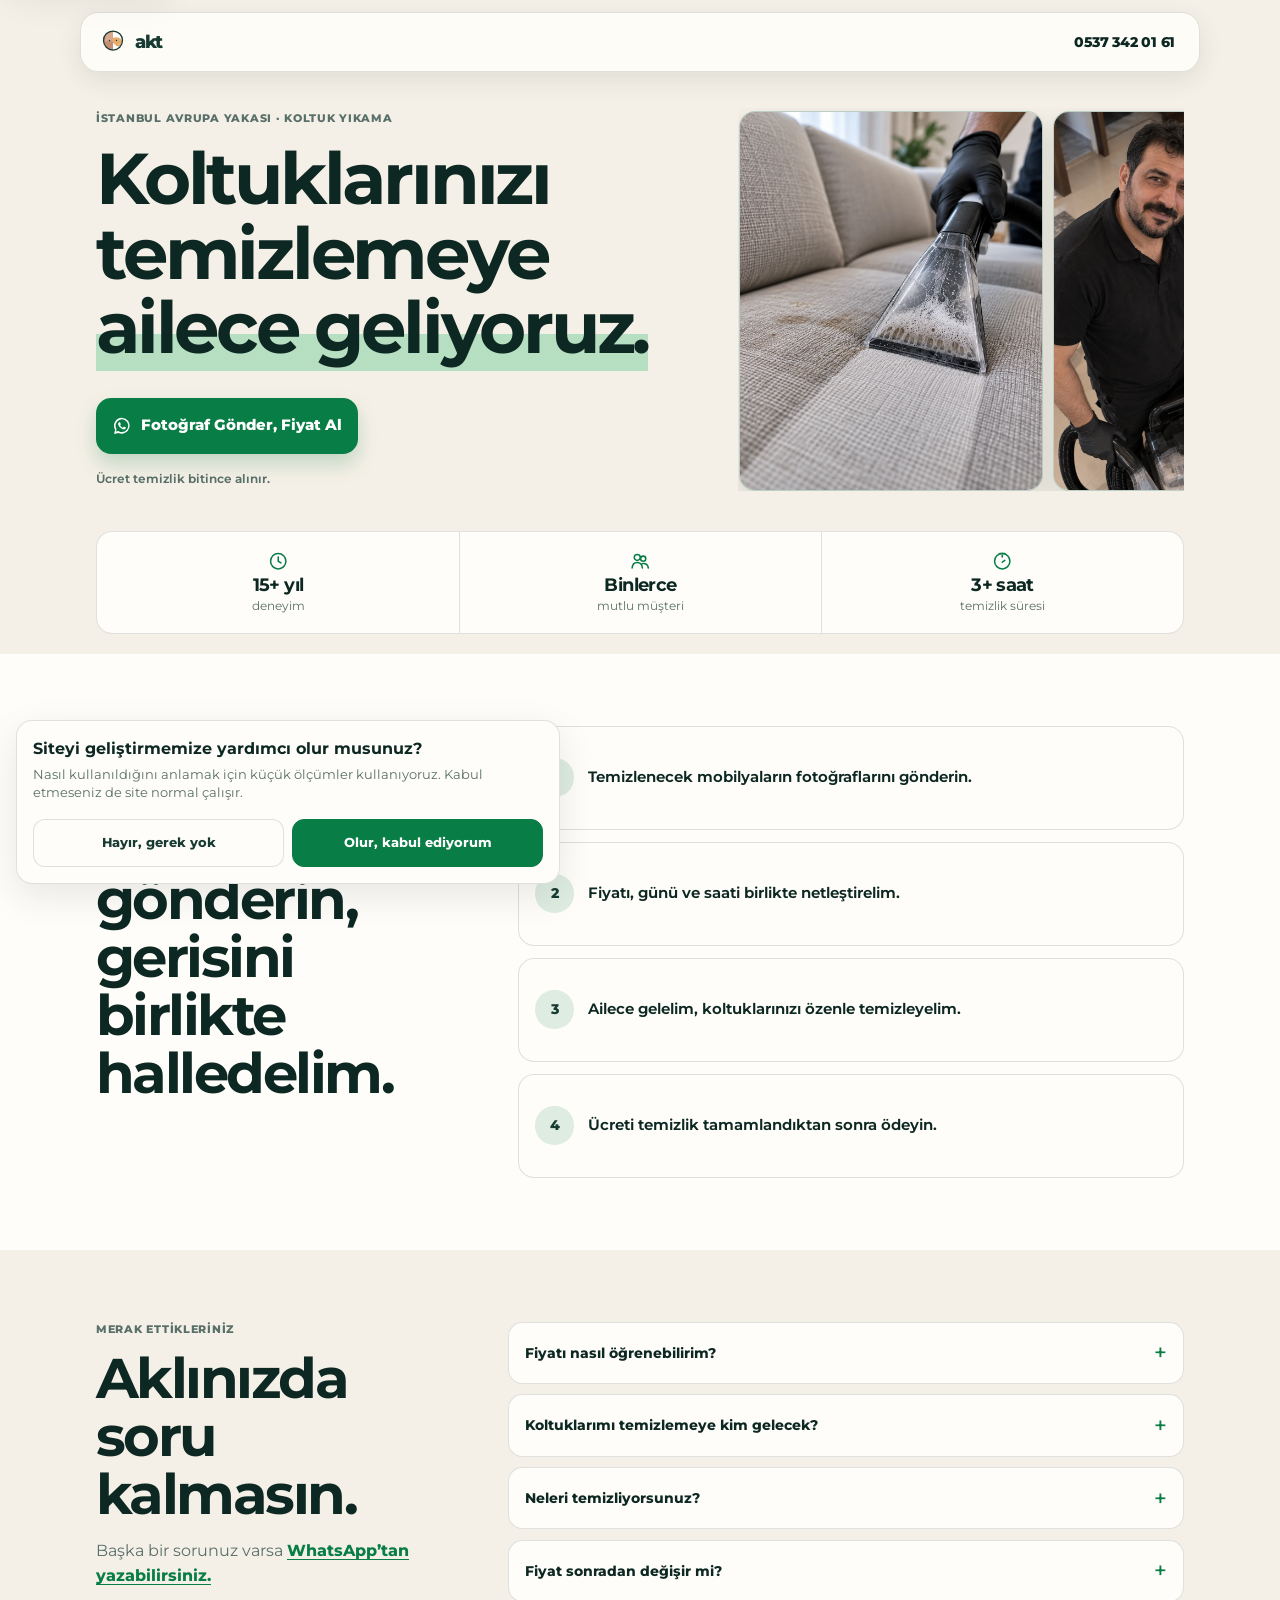
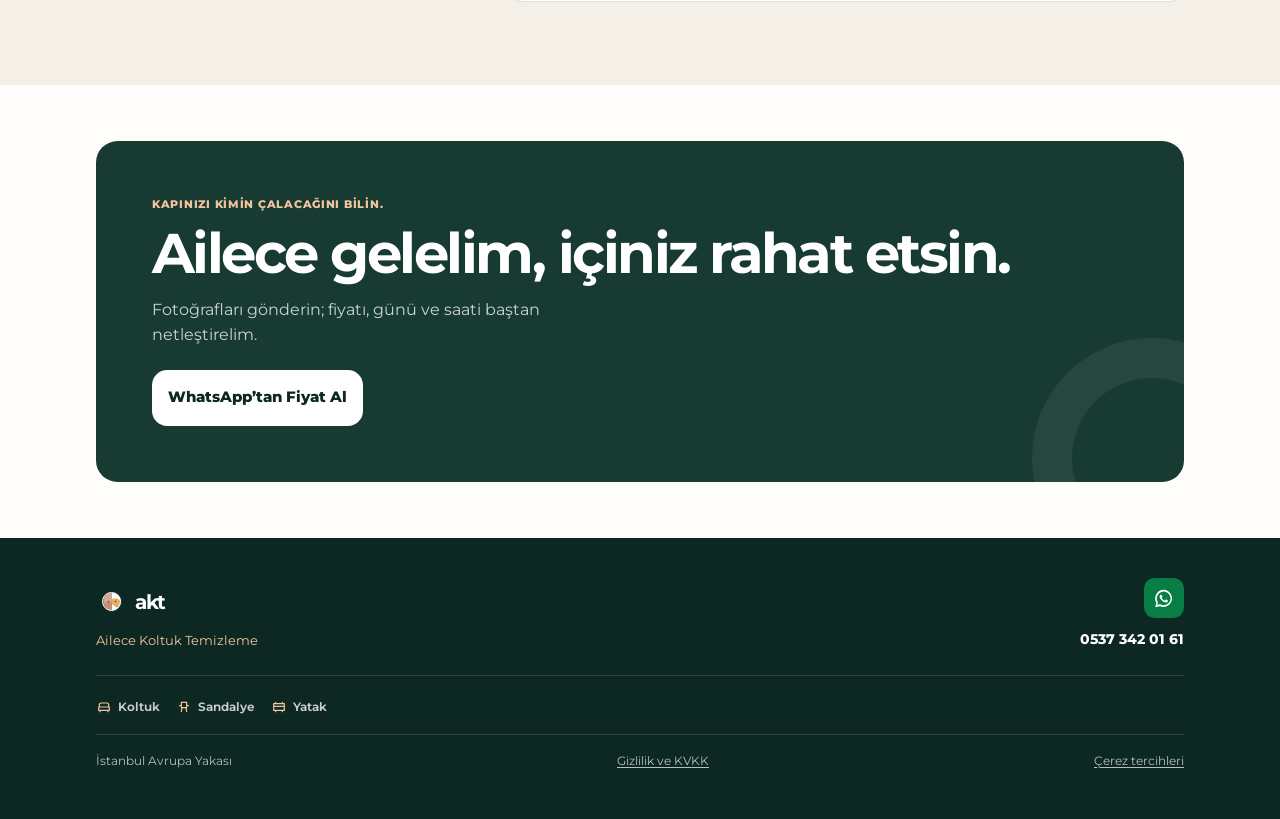
==== commit 389614bc: "Polish branding and booking flow" ====
--- a/index.html
+++ b/index.html
@@ -62,21 +62,7 @@
     <header class="site-header">
       <div class="header-inner">
         <a class="brand" href="#ana-icerik" aria-label="Ailece Koltuk Yıkama ana sayfa">
-          <svg class="brand-mark" viewBox="0 0 48 48" aria-hidden="true">
-            <defs><clipPath id="brand-face"><circle cx="24" cy="23" r="18.5"/></clipPath></defs>
-            <g clip-path="url(#brand-face)">
-              <rect x="5" y="4" width="19" height="38" fill="#efbc87"/>
-              <rect x="24" y="4" width="19" height="38" fill="#e7ac69"/>
-              <path d="M3 9C9 2 20 2 25 10v28H3Z" fill="#c68e72"/>
-              <path d="M8 9c5-5 11-5 16 0v18c-4-4-10-4-16 0Z" fill="#d8a98e"/>
-              <path d="M24 8c6-5 15-3 20 5l-2 9c-5-5-11-7-18-4Z" fill="#173b33"/>
-              <path d="M24 26c5 5 12 5 19 0v16H24Z" fill="#173b33"/>
-              <path d="M29 29c3 3 7 3 10 0" fill="none" stroke="#d9a262" stroke-width="2" stroke-linecap="round"/>
-              <circle cx="17" cy="22" r="1.2" fill="#173b33"/>
-              <circle cx="32" cy="22" r="1.2" fill="#173b33"/>
-            </g>
-            <circle cx="24" cy="23" r="18.5" fill="none" stroke="currentColor" stroke-width="2"/>
-          </svg>
+          <img class="brand-mark" src="favicon.svg" alt="">
           <span class="brand-word">akt</span>
         </a>
         <a class="phone-link" href="tel:+905373420161" aria-label="0537 342 01 61 numarasını ara" data-phone-cta data-cta-placement="header">0537 342 01 61</a>
@@ -92,6 +78,7 @@
             <svg viewBox="0 0 24 24" aria-hidden="true"><path d="M12 2a9.6 9.6 0 0 0-8.25 14.5L2.5 21.5l5.12-1.2A9.57 9.57 0 1 0 12 2Zm0 17.25a7.6 7.6 0 0 1-3.88-1.06l-.37-.22-3.02.71.75-2.94-.24-.38A7.6 7.6 0 1 1 12 19.25Zm4.18-5.68c-.23-.11-1.36-.67-1.57-.75-.21-.07-.36-.11-.52.12-.15.22-.59.74-.73.89-.13.15-.27.17-.5.06-.22-.12-.95-.35-1.81-1.12a6.77 6.77 0 0 1-1.25-1.55c-.13-.23-.01-.35.1-.46.1-.1.23-.27.34-.4.11-.13.15-.23.23-.38.07-.15.03-.28-.02-.4-.06-.11-.52-1.24-.71-1.7-.18-.45-.38-.39-.52-.4h-.44c-.15 0-.4.06-.61.29-.21.22-.8.78-.8 1.9s.82 2.21.93 2.36c.11.15 1.6 2.44 3.87 3.42.54.23.96.37 1.29.48.54.17 1.03.15 1.42.09.43-.07 1.36-.56 1.55-1.09.19-.54.19-1 .13-1.09-.05-.1-.2-.15-.43-.26Z" fill="currentColor"/></svg>
             Fotoğraf Gönder, Fiyat Al
           </a>
+          <p class="hero-note">Ücret temizlik bitince alınır.</p>
           <div class="hero-gallery-shell">
             <div class="hero-gallery" aria-label="Ailece koltuk temizliği tanıtım görselleri" data-hero-gallery>
               <figure><img src="assets/images/galeri-04.webp" width="1145" height="1374" alt="Koltuk yıkama başlığıyla yakın temizlik uygulaması" fetchpriority="high" decoding="async"></figure>
@@ -120,7 +107,8 @@
           <ol class="process-list">
             <li><span>1</span><p>Temizlenecek mobilyaların fotoğraflarını gönderin.</p></li>
             <li><span>2</span><p>Fiyatı, günü ve saati birlikte netleştirelim.</p></li>
-            <li><span>3</span><p>Eşimle birlikte gelelim, koltuklarınızı temizleyelim. Ödeme temizlik bitince alınır.</p></li>
+            <li><span>3</span><p>Ailece gelelim, koltuklarınızı özenle temizleyelim.</p></li>
+            <li><span>4</span><p>Ücreti temizlik tamamlandıktan sonra ödeyin.</p></li>
           </ol>
         </div>
       </section>
@@ -151,7 +139,7 @@
 
     <footer class="site-footer">
       <div class="container footer-inner">
-        <div class="footer-brand"><div class="footer-brand-line"><svg viewBox="0 0 48 48" aria-hidden="true"><defs><clipPath id="footer-face"><circle cx="24" cy="23" r="18.5"/></clipPath></defs><g clip-path="url(#footer-face)"><rect x="5" y="4" width="19" height="38" fill="#efbc87"/><rect x="24" y="4" width="19" height="38" fill="#e7ac69"/><path d="M3 9C9 2 20 2 25 10v28H3Z" fill="#c68e72"/><path d="M24 8c6-5 15-3 20 5l-2 9c-5-5-11-7-18-4Z" fill="#fffdf9"/><path d="M24 26c5 5 12 5 19 0v16H24Z" fill="#fffdf9"/></g><circle cx="24" cy="23" r="18.5" fill="none" stroke="currentColor" stroke-width="2"/></svg><strong>akt</strong></div><p>Ailece Koltuk Temizleme</p></div>
+        <div class="footer-brand"><div class="footer-brand-line"><span class="footer-brand-icon"><img class="brand-mark" src="favicon.svg" alt=""></span><strong>akt</strong></div><p>Ailece Koltuk Temizleme</p></div>
         <div class="footer-actions"><a class="footer-whatsapp" href="https://wa.me/905373420161?text=Merhaba%2C%20koltuklar%C4%B1m%C4%B1%20y%C4%B1katmak%20istiyorum.%20Foto%C4%9Fraflar%C4%B1%20g%C3%B6nderip%20fiyat%20alabilir%20miyim%3F" target="_blank" rel="noopener noreferrer" aria-label="WhatsApp’tan fiyat al" data-whatsapp-cta data-cta-placement="footer"><svg viewBox="0 0 24 24" aria-hidden="true"><path d="M12 2a9.6 9.6 0 0 0-8.25 14.5L2.5 21.5l5.12-1.2A9.57 9.57 0 1 0 12 2Zm0 17.25a7.6 7.6 0 0 1-3.88-1.06l-.37-.22-3.02.71.75-2.94-.24-.38A7.6 7.6 0 1 1 12 19.25Zm4.18-5.68c-.23-.11-1.36-.67-1.57-.75-.21-.07-.36-.11-.52.12-.15.22-.59.74-.73.89-.13.15-.27.17-.5.06-.22-.12-.95-.35-1.81-1.12a6.77 6.77 0 0 1-1.25-1.55c-.13-.23-.01-.35.1-.46.1-.1.23-.27.34-.4.11-.13.15-.23.23-.38.07-.15.03-.28-.02-.4-.06-.11-.52-1.24-.71-1.7-.18-.45-.38-.39-.52-.4h-.44c-.15 0-.4.06-.61.29-.21.22-.8.78-.8 1.9s.82 2.21.93 2.36c.11.15 1.6 2.44 3.87 3.42.54.23.96.37 1.29.48.54.17 1.03.15 1.42.09.43-.07 1.36-.56 1.55-1.09.19-.54.19-1 .13-1.09-.05-.1-.2-.15-.43-.26Z" fill="currentColor"/></svg></a><a href="tel:+905373420161" data-phone-cta data-cta-placement="footer">0537 342 01 61</a></div>
       </div>
       <div class="container footer-services" aria-label="Temizlediğimiz yüzeyler">
--- a/styles.css
+++ b/styles.css
@@ -58,7 +58,7 @@
 }
 .header-inner { display: flex; min-height: 3.35rem; align-items: center; gap: .6rem; padding-inline: .7rem; }
 .brand { display: inline-flex; align-items: center; gap: .38rem; min-width: 0; color: var(--ink); text-decoration: none; }
-.brand-mark { width: 1.75rem; min-width: 1.75rem; }
+.brand-mark { width: 1.75rem; min-width: 1.75rem; border-radius: 50%; }
 .brand-word { font-size: 1.05rem; font-weight: 800; letter-spacing: -.075em; }
 .phone-link { padding: .65rem .1rem; margin-left: auto; color: var(--ink-deep); font-size: .73rem; font-weight: 800; letter-spacing: -.02em; text-decoration: none; white-space: nowrap; }
 
@@ -72,6 +72,7 @@
 }
 .button svg { width: 1.25rem; min-width: 1.25rem; }
 .button--primary { width: 100%; background: var(--whatsapp); color: var(--white); box-shadow: 0 10px 20px rgba(8, 125, 69, .22); }
+.hero-note { margin: .65rem 0 0; color: var(--ink-muted); font-size: .78rem; font-weight: 650; text-align: center; }
 .hero-gallery-shell { min-width: 0; margin-top: 1.25rem; }
 .hero-gallery {
   display: flex;
@@ -91,8 +92,8 @@
 .hero-gallery figure { flex: 0 0 min(62vw, 14rem); aspect-ratio: 4 / 5; overflow: hidden; margin: 0; border: 1px solid rgba(23, 59, 51, .16); border-radius: 1rem; background: var(--sage); box-shadow: 0 10px 24px rgba(15, 42, 35, .13); scroll-snap-align: start; }
 .hero-gallery img { width: 100%; height: 100%; object-fit: cover; object-position: center; }
 
-.proof { position: relative; z-index: 2; margin-top: 0; }
-.proof-grid { display: grid; grid-template-columns: repeat(3, 1fr); overflow: hidden; border: 1px solid var(--line); border-radius: 1rem; background: var(--paper); box-shadow: var(--shadow); }
+.proof { overflow: clip; padding-bottom: 1.25rem; background: var(--cream); }
+.proof-grid { display: grid; grid-template-columns: repeat(3, 1fr); overflow: hidden; border: 1px solid var(--line); border-radius: 1rem; background: var(--paper); }
 .proof-grid p { display: grid; min-width: 0; min-height: 5.6rem; justify-items: center; align-content: center; gap: .18rem; padding: .65rem .2rem; margin: 0; text-align: center; }
 .proof-grid svg { width: 1.28rem; color: var(--whatsapp); }
 .proof-grid p + p { border-left: 1px solid var(--line); }
@@ -130,7 +131,9 @@
 .site-footer { padding-block: 2.5rem 6rem; background: var(--ink-deep); color: rgba(255, 255, 255, .7); }
 .footer-inner, .footer-meta { display: flex; flex-wrap: wrap; align-items: flex-end; justify-content: space-between; gap: 1rem; }
 .footer-brand-line { display: inline-flex; align-items: center; gap: .45rem; }
-.footer-brand-line svg { width: 2rem; color: var(--white); }
+.footer-brand-icon { position: relative; display: block; width: 1.75rem; min-width: 1.75rem; }
+.footer-brand-icon .brand-mark { width: 100%; min-width: 0; }
+.footer-brand-icon::after { position: absolute; top: 15.6%; left: 20.3%; width: 59.4%; aspect-ratio: 1; border: 1px solid var(--white); border-radius: 50%; content: ""; pointer-events: none; }
 .footer-brand-line strong { font-size: 1.25rem; letter-spacing: -.075em; }
 .footer-inner strong { color: var(--white); }
 .footer-inner p { margin: .2rem 0 0; color: #f1c49d; font-size: .84rem; }
@@ -167,14 +170,16 @@
   .site-header { top: .75rem; }
   .header-inner { min-height: 3.65rem; padding-inline: 1rem; }
   .brand-mark { width: 2rem; min-width: 2rem; }
+  .footer-brand-icon { width: 2rem; min-width: 2rem; }
   .brand-word { font-size: 1.15rem; }
   .phone-link { padding-inline: .5rem; font-size: .86rem; }
-  .hero { padding-block: 5rem 6rem; }
+  .hero { padding-block: 2.5rem; }
   .hero .container { display: grid; grid-template-columns: minmax(0, .95fr) minmax(20rem, .75fr); align-items: center; column-gap: clamp(2rem, 6vw, 5rem); }
   .hero .eyebrow { grid-column: 1; }
   .hero h1 { grid-column: 1; margin-bottom: 1.7rem; font-size: clamp(3.2rem, 5.6vw, 5rem); }
   .hero .button { grid-column: 1; justify-self: start; width: auto; }
-  .hero-gallery-shell { grid-column: 2; grid-row: 1 / span 3; width: 100%; margin: 0; }
+  .hero-note { grid-column: 1; justify-self: start; }
+  .hero-gallery-shell { grid-column: 2; grid-row: 1 / span 4; width: 100%; margin: 0; }
   .hero-gallery figure { flex-basis: min(19rem, 85%); }
   .proof { margin-top: 0; }
   .proof-grid p { min-height: 6.3rem; }
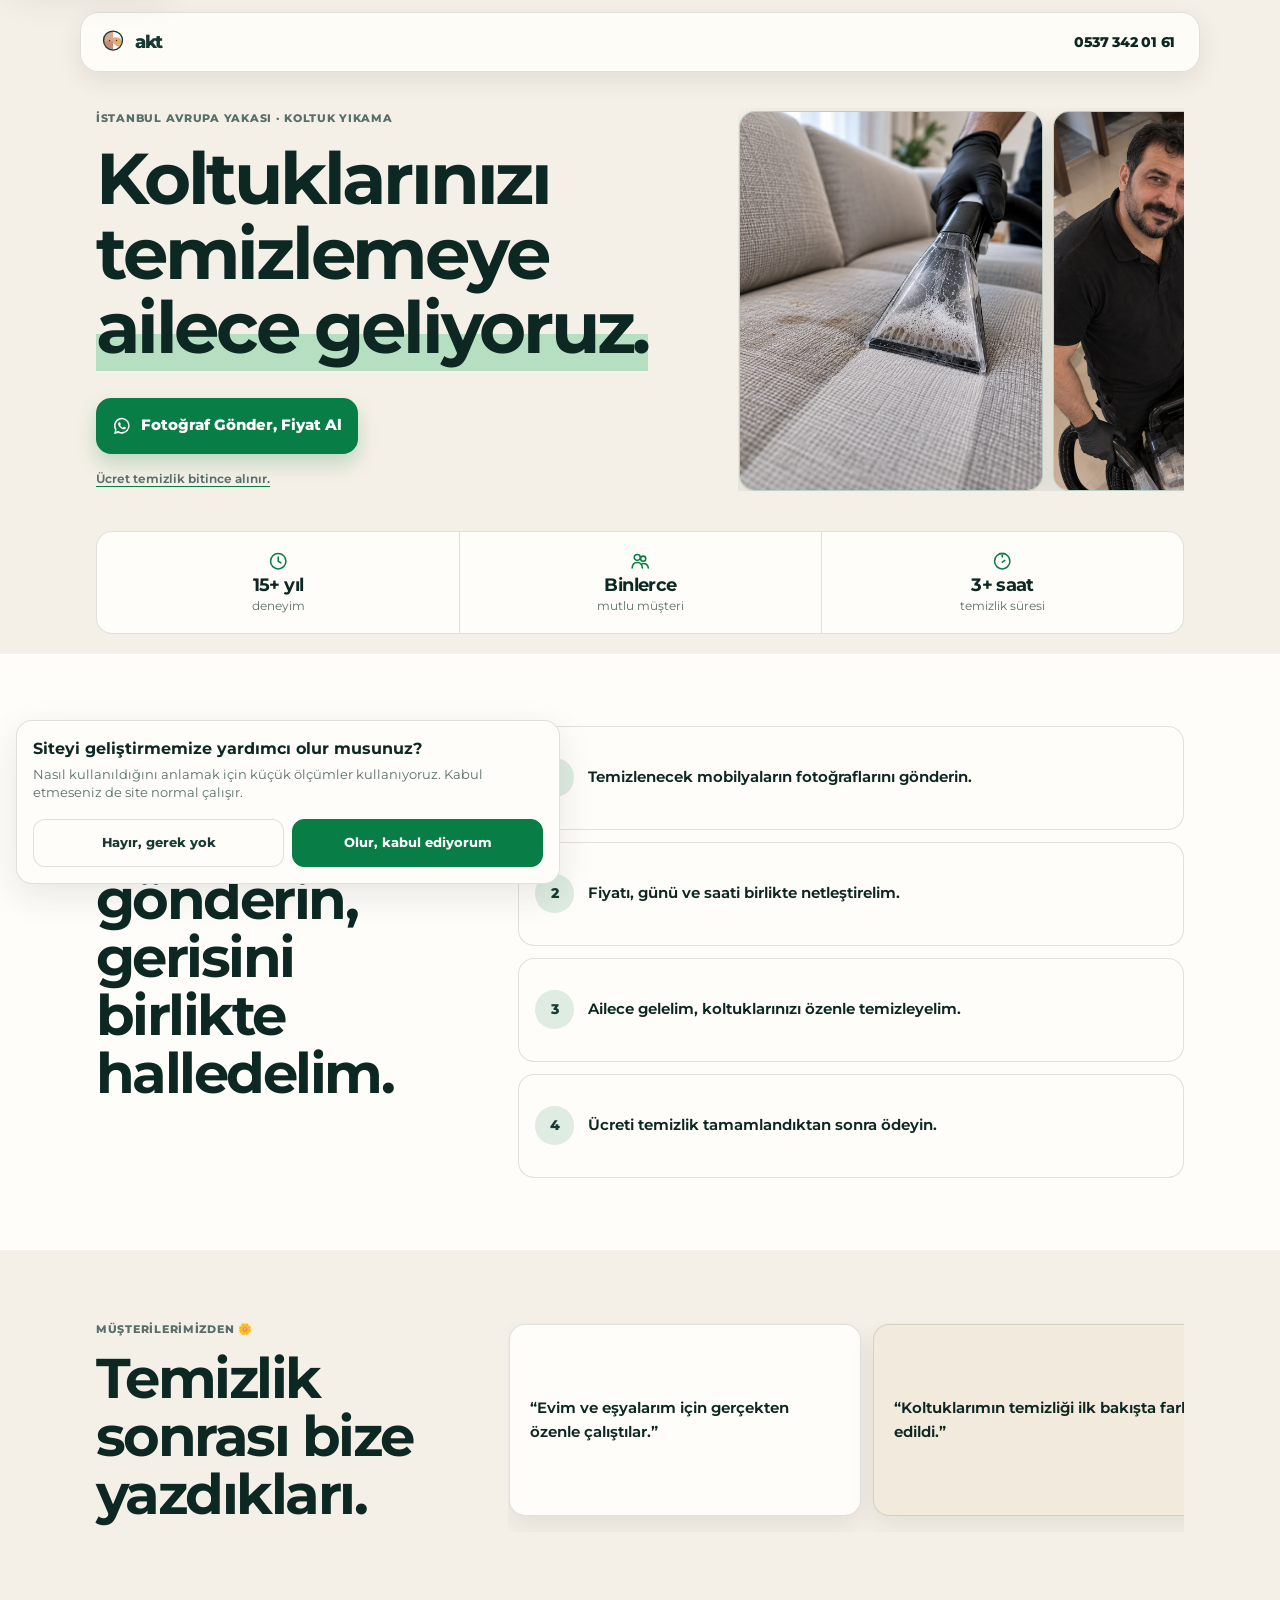
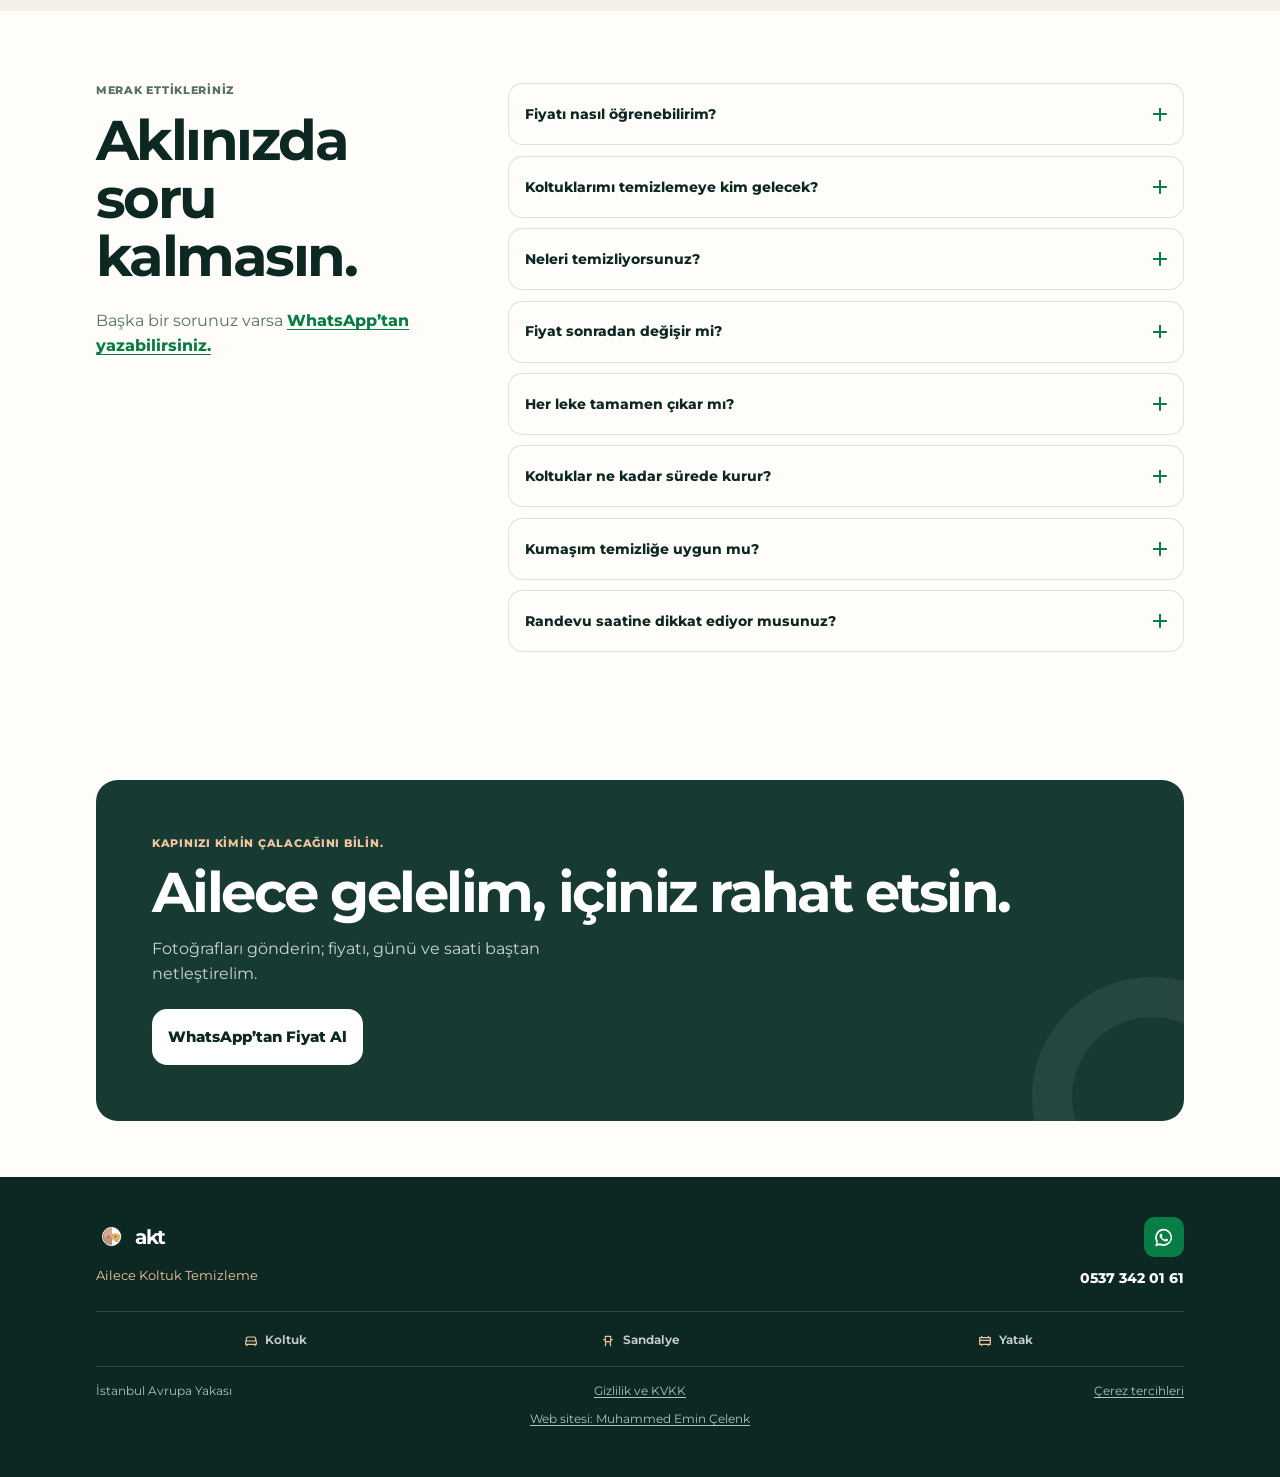
==== commit 076da57d: "Improve landing page trust and customer feedback" ====
--- a/index.html
+++ b/index.html
@@ -39,6 +39,7 @@
         wait_for_update: 500
       });
     </script>
+    <script src="data/customer-reviews.js" defer></script>
     <script src="script.js" defer></script>
     <script type="application/ld+json">
       {
@@ -80,7 +81,7 @@
           </a>
           <p class="hero-note">Ücret temizlik bitince alınır.</p>
           <div class="hero-gallery-shell">
-            <div class="hero-gallery" aria-label="Ailece koltuk temizliği tanıtım görselleri" data-hero-gallery>
+            <div class="hero-gallery" role="button" tabindex="0" aria-label="Temizlik görselleri. Sonraki görsel için dokunun." data-hero-gallery>
               <figure><img src="assets/images/galeri-04.webp" width="1145" height="1374" alt="Koltuk yıkama başlığıyla yakın temizlik uygulaması" fetchpriority="high" decoding="async"></figure>
               <figure><img src="assets/images/galeri-01.webp" width="1122" height="1402" alt="Ailece Koltuk Temizleme ekibi ve profesyonel ekipmanı" loading="lazy" decoding="async"></figure>
               <figure><img src="assets/images/galeri-03.webp" width="1122" height="1402" alt="Koltuk temizleme makinesi ve çalışma alanı" loading="lazy" decoding="async"></figure>
@@ -113,16 +114,30 @@
         </div>
       </section>
 
+      <section class="reviews section" aria-labelledby="yorumlar-basligi" data-reviews-section hidden>
+        <div class="container">
+          <p class="eyebrow">Müşterilerimizden 🌼</p>
+          <h2 id="yorumlar-basligi">Temizlik sonrası bize yazdıkları.</h2>
+          <div class="review-gallery" role="button" tabindex="0" aria-label="Müşteri mesajları. Sonraki mesaj için dokunun." data-review-gallery></div>
+        </div>
+      </section>
+
       <section class="faq section" id="sss" aria-labelledby="sss-basligi">
         <div class="container">
-          <p class="eyebrow">Merak ettikleriniz</p>
-          <h2 id="sss-basligi">Aklınızda soru kalmasın.</h2>
-          <p class="section-copy">Başka bir sorunuz varsa <a href="https://wa.me/905373420161?text=Merhaba%2C%20koltuklar%C4%B1m%C4%B1%20y%C4%B1katmak%20istiyorum.%20Foto%C4%9Fraflar%C4%B1%20g%C3%B6nderip%20fiyat%20alabilir%20miyim%3F" target="_blank" rel="noopener noreferrer" data-whatsapp-cta data-cta-placement="faq_intro">WhatsApp’tan yazabilirsiniz.</a></p>
+          <div class="faq-intro">
+            <p class="eyebrow">Merak ettikleriniz</p>
+            <h2 id="sss-basligi">Aklınızda soru kalmasın.</h2>
+            <p class="section-copy">Başka bir sorunuz varsa <a href="https://wa.me/905373420161?text=Merhaba%2C%20koltuklar%C4%B1m%C4%B1%20y%C4%B1katmak%20istiyorum.%20Foto%C4%9Fraflar%C4%B1%20g%C3%B6nderip%20fiyat%20alabilir%20miyim%3F" target="_blank" rel="noopener noreferrer" data-whatsapp-cta data-cta-placement="faq_intro">WhatsApp’tan yazabilirsiniz.</a></p>
+          </div>
           <div class="faq-list">
             <details><summary>Fiyatı nasıl öğrenebilirim?</summary><p>Fotoğrafları WhatsApp’tan gönderin; net fiyatı paylaşalım.</p></details>
             <details><summary>Koltuklarımı temizlemeye kim gelecek?</summary><p>Her randevuya eşimle birlikte, aynı aile ekibi olarak geliyoruz.</p></details>
             <details><summary>Neleri temizliyorsunuz?</summary><p>Koltuk, kumaş sandalye, yatak ve uygun kumaş yüzeyleri.</p></details>
             <details><summary>Fiyat sonradan değişir mi?</summary><p>Kapsam değişmedikçe konuştuğumuz fiyat değişmez.</p></details>
+            <details><summary>Her leke tamamen çıkar mı?</summary><p>Sonuç; lekenin türüne, yaşına ve kumaşa göre değişebilir. Kesin olmayan bir sonucu garanti etmeyiz.</p></details>
+            <details><summary>Koltuklar ne kadar sürede kurur?</summary><p>Kuruma süresi kumaşa ve ortam koşullarına göre değişir. İyi havalandırma kuruma sürecini hızlandırır.</p></details>
+            <details><summary>Kumaşım temizliğe uygun mu?</summary><p>Emin olmadığınız yüzeyin fotoğrafını gönderin; temizlikten önce uygunluğunu birlikte değerlendirelim.</p></details>
+            <details><summary>Randevu saatine dikkat ediyor musunuz?</summary><p>Kararlaştırdığımız gün ve saate özen gösteriyoruz.</p></details>
           </div>
         </div>
       </section>
@@ -147,7 +162,12 @@
         <span><svg viewBox="0 0 24 24" aria-hidden="true"><path d="M8 5h8v8H8zm1 8-1 6m7-6 1 6M5.5 10H8m8 0h2.5" fill="none" stroke="currentColor" stroke-width="1.8" stroke-linecap="round" stroke-linejoin="round"/></svg>Sandalye</span>
         <span><svg viewBox="0 0 24 24" aria-hidden="true"><path d="M4 7h16v10H4zM4 11h16M7 7V5m10 2V5m-10 12v2m10-2v2" fill="none" stroke="currentColor" stroke-width="1.8" stroke-linecap="round" stroke-linejoin="round"/></svg>Yatak</span>
       </div>
-      <div class="container footer-meta"><span>İstanbul Avrupa Yakası</span><a href="/kvkk/">Gizlilik ve KVKK</a><button type="button" data-cookie-settings hidden>Çerez tercihleri</button></div>
+      <div class="container footer-meta">
+        <span>İstanbul Avrupa Yakası</span>
+        <a href="/kvkk/">Gizlilik ve KVKK</a>
+        <button type="button" data-cookie-settings hidden>Çerez tercihleri</button>
+        <a class="developer-credit" href="https://wa.me/905373420161?text=Merhaba%2C%20web%20sitesi%20hakk%C4%B1nda%20ileti%C5%9Fime%20ge%C3%A7iyorum." target="_blank" rel="noopener noreferrer">Web sitesi: Muhammed Emin Çelenk</a>
+      </div>
     </footer>
 
     <div class="mobile-cta is-hidden" aria-hidden="true" inert>
--- a/styles.css
+++ b/styles.css
@@ -72,19 +72,22 @@
 }
 .button svg { width: 1.25rem; min-width: 1.25rem; }
 .button--primary { width: 100%; background: var(--whatsapp); color: var(--white); box-shadow: 0 10px 20px rgba(8, 125, 69, .22); }
-.hero-note { margin: .65rem 0 0; color: var(--ink-muted); font-size: .78rem; font-weight: 650; text-align: center; }
+.hero-note { margin: .65rem 0 0; color: var(--ink-muted); font-size: .78rem; font-weight: 650; text-align: center; text-decoration: underline; text-decoration-color: var(--whatsapp); text-decoration-thickness: .1em; text-underline-offset: .22em; }
 .hero-gallery-shell { min-width: 0; margin-top: 1.25rem; }
 .hero-gallery {
   display: flex;
   gap: .65rem;
-  overflow-x: auto;
+  overflow: hidden;
   padding: .15rem .05rem 0;
+  cursor: pointer;
   scroll-behavior: smooth;
   scroll-snap-type: x mandatory;
   scrollbar-color: transparent transparent;
   scrollbar-width: none;
   -ms-overflow-style: none;
   overscroll-behavior-x: contain;
+  touch-action: manipulation;
+  user-select: none;
 }
 .hero-gallery::-webkit-scrollbar,
 .hero-gallery::-webkit-scrollbar-track,
@@ -108,15 +111,25 @@
 .process-list span { display: grid; width: 2.4rem; height: 2.4rem; place-items: center; border-radius: 50%; background: var(--sage); color: var(--ink); font-size: .9rem; font-weight: 800; }
 .process-list p { margin: 0; color: var(--ink-deep); font-size: .91rem; font-weight: 650; line-height: 1.42; }
 
-.faq { background: var(--cream); }
+.reviews { background: var(--cream); }
+.reviews h2 { max-width: 15ch; }
+.review-gallery { display: flex; gap: .75rem; overflow: hidden; padding: .15rem .05rem 1rem; cursor: pointer; scroll-behavior: smooth; scroll-snap-type: x mandatory; touch-action: manipulation; user-select: none; }
+.review-card { display: grid; flex: 0 0 min(82vw, 20rem); min-height: 12rem; align-content: center; gap: 1.5rem; padding: 1.25rem; border: 1px solid var(--line); border-radius: 1rem; background: var(--paper); box-shadow: 0 10px 24px rgba(15, 42, 35, .08); scroll-snap-align: start; }
+.review-card:nth-child(even) { background: #f2eadc; }
+.review-card blockquote { margin: 0; color: var(--ink-deep); font-size: .96rem; font-weight: 650; line-height: 1.55; }
+.review-card span { color: var(--ink-muted); font-size: .72rem; font-weight: 700; }
+
+.faq { background: var(--paper); }
 .faq h2 { max-width: 14ch; }
+.faq-intro { margin-bottom: 1.5rem; }
+.faq-intro .section-copy { margin-bottom: 0; }
 .section-copy { max-width: 36rem; margin-bottom: 1.5rem; color: var(--ink-muted); }
 .section-copy a { color: var(--whatsapp); font-weight: 750; text-underline-offset: .16em; }
 .faq-list { display: grid; gap: .65rem; }
 .faq-list details { overflow: hidden; border: 1px solid var(--line); border-radius: .9rem; background: var(--paper); }
 .faq-list summary { display: flex; min-height: 3.75rem; align-items: center; justify-content: space-between; gap: 1rem; padding: .8rem 1rem; color: var(--ink-deep); font-size: .9rem; font-weight: 750; cursor: pointer; }
-.faq-list summary::after { flex: 0 0 auto; color: var(--whatsapp); content: "+"; font-size: 1.4rem; font-weight: 500; }
-.faq-list details[open] summary::after { content: "−"; }
+.faq-list summary::after { width: .85rem; height: .85rem; flex: 0 0 auto; background: linear-gradient(var(--whatsapp), var(--whatsapp)) center / 100% 2px no-repeat, linear-gradient(var(--whatsapp), var(--whatsapp)) center / 2px 100% no-repeat; content: ""; transition: transform 160ms ease; }
+.faq-list details[open] summary::after { transform: rotate(45deg); }
 .faq-list details p { padding: 0 1rem 1rem; margin: 0; color: var(--ink-muted); font-size: .88rem; line-height: 1.5; }
 
 .final-cta { padding-block: 3.5rem; background: var(--paper); }
@@ -129,7 +142,7 @@
 .button--light { width: 100%; background: var(--white); color: var(--ink-deep); }
 
 .site-footer { padding-block: 2.5rem 6rem; background: var(--ink-deep); color: rgba(255, 255, 255, .7); }
-.footer-inner, .footer-meta { display: flex; flex-wrap: wrap; align-items: flex-end; justify-content: space-between; gap: 1rem; }
+.footer-inner { display: grid; grid-template-columns: minmax(0, 1fr) auto; align-items: center; gap: 1rem; }
 .footer-brand-line { display: inline-flex; align-items: center; gap: .45rem; }
 .footer-brand-icon { position: relative; display: block; width: 1.75rem; min-width: 1.75rem; }
 .footer-brand-icon .brand-mark { width: 100%; min-width: 0; }
@@ -141,11 +154,12 @@
 .footer-actions > a:last-child { color: var(--white); font-size: .88rem; font-weight: 750; text-decoration: none; }
 .footer-whatsapp { display: grid; width: 2.5rem; min-height: 2.5rem; place-items: center; border-radius: .65rem; background: var(--whatsapp); color: var(--white); text-decoration: none; }
 .footer-whatsapp svg { width: 1.35rem; }
-.footer-services { display: flex; flex-wrap: wrap; gap: .55rem 1rem; padding-top: 1.4rem; margin-top: 1.5rem; border-top: 1px solid rgba(255, 255, 255, .13); }
-.footer-services span { display: inline-flex; align-items: center; gap: .38rem; color: rgba(255, 255, 255, .78); font-size: .76rem; font-weight: 650; }
+.footer-services { display: grid; grid-template-columns: repeat(3, 1fr); gap: .5rem; padding-top: 1.25rem; margin-top: 1.35rem; border-top: 1px solid rgba(255, 255, 255, .13); }
+.footer-services span { display: inline-flex; align-items: center; justify-content: center; gap: .38rem; color: rgba(255, 255, 255, .78); font-size: .72rem; font-weight: 650; white-space: nowrap; }
 .footer-services svg { width: 1rem; color: #f1c49d; }
-.footer-meta { align-items: center; padding-top: 1.1rem; margin-top: 1.1rem; border-top: 1px solid rgba(255, 255, 255, .13); font-size: .72rem; }
+.footer-meta { display: grid; justify-items: center; gap: .65rem; padding-top: 1rem; margin-top: 1rem; border-top: 1px solid rgba(255, 255, 255, .13); font-size: .7rem; text-align: center; }
 .footer-meta a, .footer-meta button { padding: 0; border: 0; background: transparent; color: inherit; font: inherit; text-decoration: underline; text-underline-offset: .16em; cursor: pointer; }
+.developer-credit { justify-self: center; text-align: center; }
 
 .mobile-cta { position: fixed; z-index: 30; right: .75rem; bottom: max(.75rem, env(safe-area-inset-bottom)); width: 3.9rem; height: 3.9rem; padding: .3rem; border: 1px solid rgba(255, 255, 255, .35); border-radius: 1.05rem; background: rgba(255, 255, 255, .92); box-shadow: 0 12px 30px rgba(8, 34, 28, .24); transition: opacity 160ms ease, transform 200ms ease; }
 .mobile-cta.is-hidden { opacity: 0; pointer-events: none; transform: translateX(calc(100% + 1.5rem)); }
@@ -189,12 +203,21 @@
   .process .eyebrow, .process h2 { grid-column: 1; }
   .process-list { grid-column: 2; grid-row: 1 / span 2; margin: 0; }
   .process-list li { min-height: 6.5rem; }
+  .reviews .container { display: grid; grid-template-columns: .68fr 1.32fr; column-gap: 4rem; align-items: start; }
+  .reviews .eyebrow, .reviews h2 { grid-column: 1; }
+  .review-gallery { grid-column: 2; grid-row: 1 / span 2; }
+  .review-card { flex-basis: min(22rem, 82%); }
   .faq .container { display: grid; grid-template-columns: .68fr 1.32fr; column-gap: 4rem; align-items: start; }
-  .faq .eyebrow, .faq h2, .faq .section-copy { grid-column: 1; }
-  .faq-list { grid-column: 2; grid-row: 1 / span 3; }
+  .faq-intro { grid-column: 1; margin-bottom: 0; }
+  .faq-intro .section-copy { margin-top: 1.5rem; }
+  .faq-list { grid-column: 2; }
   .final-cta__inner { padding: 3.5rem; }
   .final-cta .button--light { width: auto; }
   .site-footer { padding-bottom: 3rem; }
+  .footer-meta { grid-template-columns: 1fr auto 1fr; justify-items: initial; font-size: .72rem; text-align: initial; }
+  .footer-meta > :nth-child(even) { justify-self: center; text-align: center; }
+  .footer-meta > :nth-child(3) { justify-self: end; }
+  .developer-credit { grid-column: 1 / -1; }
 }
 
 @media (hover: hover) {
